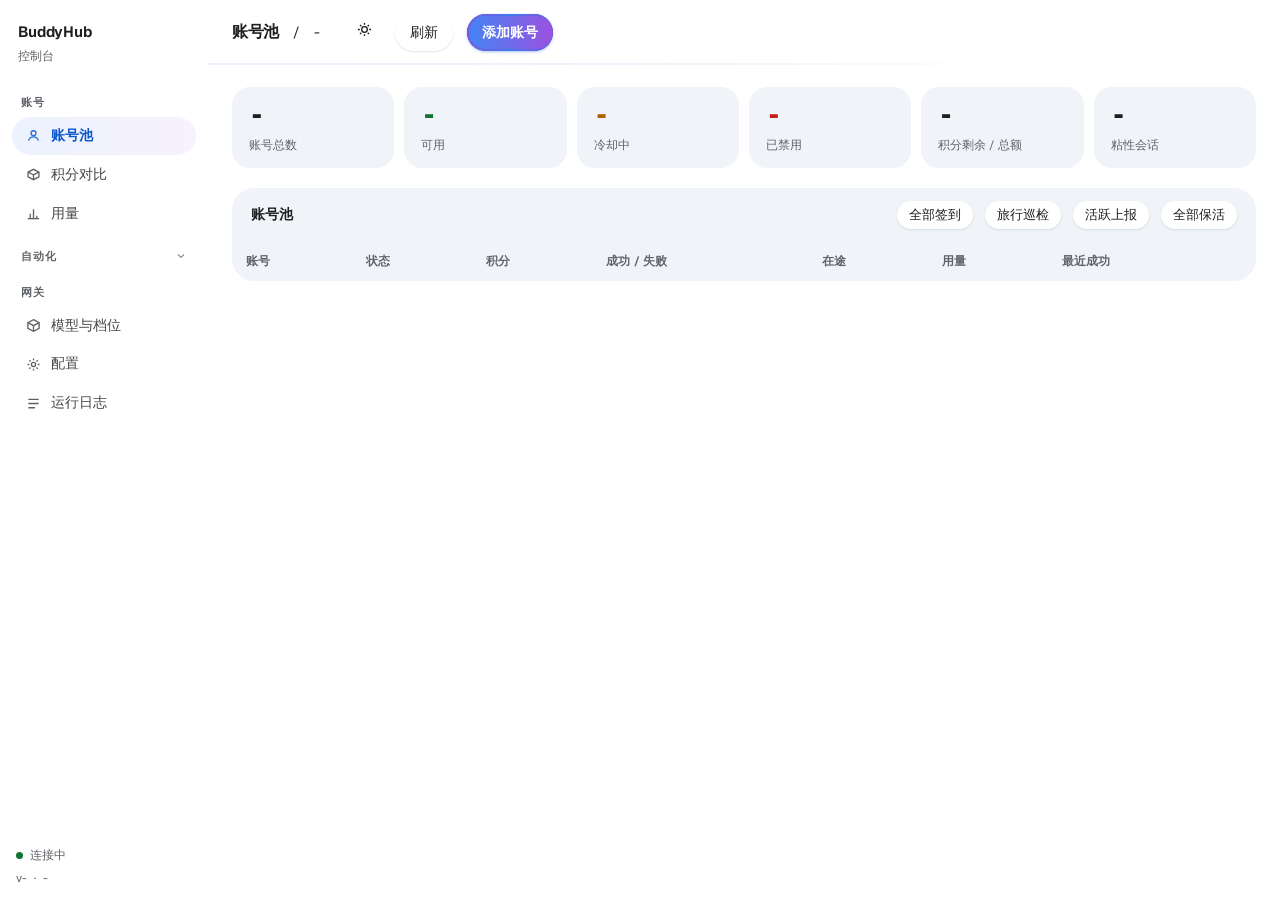
==== internal/panel/index.html @ dc82c63a "feat(panel): Google Gemini 日光美学重构 - 无界块设计:全局纯白底,卡片/输入框统一 #F0F4F9 超柔和蓝灰,去全部硬线边框 - 极光微光:topbar 底部蓝紫渐变呼" ====
<!DOCTYPE html>
<html lang="zh-CN" data-theme="light">
<head>
<meta charset="utf-8">
<meta name="viewport" content="width=device-width, initial-scale=1">
<title>BuddyHub · 控制台</title>
<link rel="preconnect" href="https://fonts.googleapis.com">
<link rel="preconnect" href="https://fonts.gstatic.com" crossorigin>
<link href="https://fonts.googleapis.com/css2?family=Geist:wght@400;500;600;700&display=swap" rel="stylesheet">

<style>
/* ── 设计令牌：明暗两套独立色板 ─────────────────────────────────────────
   冷石墨基调（仪表盘语言，非营销页）：底色分层 + 单一靛蓝强调（仅交互），
   语义色只给状态。等宽数字承载所有观测值，tabular-nums 对齐。 */
:root {
  --bg: #0c0e14; --surface: #14171f; --surface-2: #1a1e28; --raise: #202531;
  --line: #262c3a; --line-soft: #1e232e;
  --ink: #e8ebf2; --ink-2: #a8b0c2; --ink-3: #6b7488;
  --accent: #5b7cfa; --accent-ink: #ffffff; --accent-soft: rgba(91,124,250,.13);
  --ok: #3ddc97; --ok-soft: rgba(61,220,151,.12);
  --warn: #f5b544; --warn-soft: rgba(245,181,68,.12);
  --bad: #f0655f; --bad-soft: rgba(240,101,95,.12);
  --shadow: 0 1px 2px rgba(0,0,0,.4), 0 8px 24px -12px rgba(0,0,0,.5);
  --mono: ui-monospace, "Cascadia Mono", "SF Mono", Consolas, monospace;
  --sans: "Geist", "Google Sans", system-ui, -apple-system, "Segoe UI", "PingFang SC", "Microsoft YaHei", sans-serif;
}
[data-theme="light"] {
  --bg: #ffffff; --surface: #f0f4f9; --surface-2: #e5eaf2; --raise: #ffffff;
  --line: #e5eaf1; --line-soft: #eef1f6;
  --ink: #1f1f1f; --ink-2: #444746; --ink-3: #5f6368;
  --accent: #0b57d0; --accent-ink: #ffffff; --accent-soft: rgba(66,133,244,.10);
  --ok: #137333; --ok-soft: rgba(19,115,51,.10);
  --warn: #b06000; --warn-soft: rgba(249,171,0,.14);
  --bad: #c5221f; --bad-soft: rgba(197,34,31,.08);
  --ring: rgba(66,133,244,.22);
  --tag-ok-bg: #e6f4ea; --tag-ok-fg: #137333;
  --tag-info-bg: #e8f0fe; --tag-info-fg: #1a73e8;
  --tag-warn-bg: #fef7e0; --tag-warn-fg: #b06000;
  --tag-bad-bg: #fce8e6; --tag-bad-fg: #c5221f;
  --tag-mute-bg: #f1f3f4; --tag-mute-fg: #5f6368;
  --shadow: 0 1px 3px rgba(60,64,67,.10), 0 4px 16px -8px rgba(60,64,67,.10);
  --aurora: linear-gradient(92deg, rgba(66,133,244,.10), rgba(155,81,224,.08));
}
* { box-sizing: border-box; margin: 0; padding: 0; }
[hidden] { display: none !important; }
html, body { height: 100%; }
body {
  background: var(--bg); color: var(--ink); font: 14px/1.62 var(--sans);
  -webkit-font-smoothing: antialiased;
}
::selection { background: var(--accent-soft); }
:focus-visible { outline: 2px solid var(--accent); outline-offset: 2px; border-radius: 4px; }
@media (prefers-reduced-motion: reduce) { * { transition: none !important; animation: none !important; } }

/* ── 壳层：左侧导航 + 主区 ─────────────────────────────────────────── */
.shell { display: grid; grid-template-columns: 208px 1fr; min-height: 100vh; }
.nav {
  background: var(--bg);
  display: flex; flex-direction: column; position: sticky; top: 0; height: 100vh;
}
.brand { padding: 20px 18px 16px; }
.brand .name { font-weight: 650; letter-spacing: -.01em; font-size: 15px; }
.brand .sub { color: var(--ink-3); font-size: 11.5px; font-family: var(--mono); margin-top: 3px; }
.nav ul { list-style: none; padding: 8px 10px; flex: 1; }
.nav .group-label {
  padding: 14px 11px 5px; font-size: 10.5px; font-weight: 650; letter-spacing: .08em;
  text-transform: uppercase; color: var(--ink-3); user-select: none;
}
.nav .group-label.tog { display: flex; align-items: center; justify-content: space-between; cursor: pointer; border-radius: 999px; }
.nav .group-label.tog:hover { color: var(--ink-2); background: var(--surface-2); }
.nav .group-label .chev { width: 12px; height: 12px; transition: transform .15s ease; opacity: .7; }
.nav .group-label.tog.open .chev { transform: rotate(180deg); }
.nav li.sub a { padding-left: 22px; font-size: 13px; }
.nav li.sub { display: none; }
.nav li.sub.show { display: block; }
.nav ul li:first-child.group-label { padding-top: 4px; }
.nav a {
  display: flex; align-items: center; gap: 10px; padding: 8px 14px; margin: 1px 2px;
  color: var(--ink-2); text-decoration: none; border-radius: 999px; font-size: 13.5px;
  transition: background .15s ease, color .15s ease;
}
.nav a:hover { background: var(--surface); color: var(--ink); }
.nav a.on {
  background: var(--aurora); color: var(--accent); font-weight: 600;
  animation: navglow 3.6s ease-in-out infinite;
}
@keyframes navglow {
  0%, 100% { box-shadow: 0 0 0 rgba(66,133,244,0); }
  50% { box-shadow: 0 0 16px rgba(66,133,244,.16), 0 0 4px rgba(155,81,224,.10); }
}
.nav a svg { width: 15px; height: 15px; flex: none; opacity: .85; }
.nav .sig { padding: 12px 16px; font-size: 11.5px; color: var(--ink-3); }
.nav .sig .row { display: flex; align-items: center; gap: 7px; }
/* 日志频道筛选 chips */
.chips { display: inline-flex; gap: 4px; align-items: center; }
.chips .chip { padding: 2px 10px; border-radius: 999px; }
.chips .chip.on { background: var(--accent-soft); color: var(--accent); border-color: transparent; font-weight: 550; }
.ln .lch { font-style: normal; display: inline-block; font-size: 10px; line-height: 1; padding: 2px 6px; border-radius: 4px; margin-right: 8px; vertical-align: 1px; }
.ln .lch.c-task { background: var(--accent-soft); color: var(--accent); }
.ln .lch.c-chat { background: var(--ok-soft); color: var(--ok); }
.ln .lch.c-sys { background: var(--surface-2); color: var(--ink-3); }

/* 任务中心 */
.tc-empty { display: flex; flex-direction: column; align-items: center; gap: 6px; padding: 42px 16px; color: var(--ink-3); }
.tc-empty svg { width: 42px; height: 42px; opacity: .55; margin-bottom: 6px; }
.tc-empty .t { font-weight: 550; color: var(--ink-2); }
.tc-empty .d { font-size: 12.5px; max-width: 34em; text-align: center; }
.sel-note { display: inline-flex; align-items: center; gap: 6px; font-size: 12px; color: var(--ink-3); white-space: nowrap; flex: none; }
.sel-note select {
  appearance: none; -webkit-appearance: none;
  background: var(--raise) url("data:image/svg+xml,%3Csvg xmlns='http://www.w3.org/2000/svg' width='10' height='6' viewBox='0 0 10 6'%3E%3Cpath d='M1 1l4 4 4-4' fill='none' stroke='%23888' stroke-width='1.6' stroke-linecap='round'/%3E%3C/svg%3E") no-repeat right 10px center;
  border: none; border-radius: 999px; color: var(--ink);
  font: 550 12px var(--sans); padding: 4px 26px 4px 12px; cursor: pointer;
  box-shadow: 0 1px 2px rgba(60,64,67,.12);
}
.qprog { display: flex; align-items: center; gap: 12px; padding: 12px 16px 0; }
.qprog .qbar { flex: 1; height: 4px; border-radius: 3px; background: var(--surface-2); overflow: hidden; }
.qprog .qbar i { display: block; height: 100%; width: 0; background: var(--accent); border-radius: 3px; transition: width .5s ease; }
.qprog .note { font-variant-numeric: tabular-nums; white-space: nowrap; }
.qgroup { padding: 4px 0 10px; }
.qgroup + .qgroup { border-top: 1px solid var(--line-soft); }
.qgroup header {
  display: flex; align-items: baseline; gap: 9px; padding: 10px 16px 6px;
  background: none; border: none; box-shadow: none;
}
.qgroup header .nm { font-weight: 600; font-size: 13.5px; }
.qgroup header .cnt { font-size: 12px; color: var(--ink-3); font-variant-numeric: tabular-nums; }
.qrow {
  display: grid; grid-template-columns: 118px 1fr 52px 84px minmax(120px, 240px);
  gap: 10px; align-items: center; padding: 7.5px 16px; font-size: 13px;
}
.qrow:hover { background: var(--surface-2); }
.qrow .code { font: 11.5px/1.35 var(--mono); color: var(--ink-3); overflow: hidden; text-overflow: ellipsis; white-space: nowrap; }
.qrow .name { display: flex; align-items: center; gap: 7px; min-width: 0; }
.qrow .name .t { overflow: hidden; text-overflow: ellipsis; white-space: nowrap; }
.qrow .prog { font-variant-numeric: tabular-nums; color: var(--ink-2); text-align: right; }
.qrow .st { display: inline-flex; align-items: center; gap: 6px; white-space: nowrap; }
.qrow .msg { font-size: 12px; color: var(--ink-2); overflow: hidden; text-overflow: ellipsis; white-space: nowrap; }
.qdot { width: 7px; height: 7px; border-radius: 50%; flex: none; }
.qdot.done { background: var(--ok); }
.qdot.run { background: var(--accent); animation: qpulse 1.2s ease-in-out infinite; }
.qdot.wait { background: none; border: 1.5px solid var(--ink-3); }
.qdot.err { background: var(--bad); }
.qdot.skip { background: var(--ink-3); }
@keyframes qpulse { 50% { opacity: .35; } }
@media (prefers-reduced-motion: reduce) { .qdot.run { animation: none; } }
.srow { display: grid; grid-template-columns: minmax(150px, 210px) 1fr auto; gap: 14px; align-items: center; padding: 13px 16px; }
.srow + .srow { border-top: 1px solid var(--line-soft); }
.srow .who .nm { font-weight: 600; font-size: 13.5px; overflow: hidden; text-overflow: ellipsis; white-space: nowrap; }
.srow .who .id { font: 10.5px var(--mono); color: var(--ink-3); margin-top: 2px; overflow: hidden; text-overflow: ellipsis; white-space: nowrap; }
.shead {
  display: grid; grid-template-columns: minmax(150px, 210px) 1fr auto;
  gap: 14px; align-items: center; padding: 9px 16px 7px;
  font-size: 11.5px; color: var(--ink-3); border-bottom: 1px solid var(--line-soft);
}
.shead .stasks span { overflow: hidden; text-overflow: ellipsis; white-space: nowrap; }
.stasks { display: grid; grid-template-columns: repeat(5, minmax(64px, 1fr)); gap: 6px 10px; }
.stask { display: inline-flex; align-items: center; gap: 6px; font-size: 12.5px; color: var(--ink-2); }
.stask .mark { font-size: 13px; line-height: 1; width: 14px; text-align: center; flex: none; }
.stask.ok .mark { color: var(--ok); }
.stask.warn .mark { color: var(--warn); } .stask.warn .fr { color: var(--warn); font-variant-numeric: tabular-nums; }
.stask.todo { color: var(--ink-3); }
.srow .luck { display: flex; align-items: center; gap: 5px; font-size: 12.5px; color: var(--ink-2); font-variant-numeric: tabular-nums; white-space: nowrap; }
.srow .luck svg { width: 14px; height: 14px; opacity: .7; }
.srow .err { grid-column: 1 / -1; font-size: 12px; color: var(--bad); margin-top: -4px; }
.pulse { width: 7px; height: 7px; border-radius: 50%; background: var(--ok); flex: none; }
.pulse.bad { background: var(--bad); }
.pulse.warn { background: var(--warn); }

.main { min-width: 0; display: flex; flex-direction: column; }
.topbar {
  display: flex; align-items: center; gap: 14px; padding: 14px 24px;
  background: var(--bg); position: sticky; top: 0; z-index: 20;
}
.topbar::after {
  content: ""; position: absolute; left: 0; right: 0; bottom: 0; height: 2px; pointer-events: none;
  background: linear-gradient(90deg, rgba(66,133,244,.35), rgba(155,81,224,.30) 45%, transparent 78%);
  opacity: .3; animation: topglow 4.2s ease-in-out infinite;
}
@keyframes topglow { 50% { opacity: .65; } }
.topbar h2 { font-size: 16px; font-weight: 650; letter-spacing: -.02em; }
.view { padding: 22px 24px 60px; max-width: 1180px; width: 100%; }
.view[hidden] { display: none; }

/* ── 控件 ─────────────────────────────────────────────────────────── */
button {
  font: inherit; color: var(--ink); background: var(--raise);
  border: none; border-radius: 999px; padding: 7px 15px; cursor: pointer;
  box-shadow: 0 1px 2px rgba(60,64,67,.14);
  transition: background .12s, box-shadow .12s, filter .12s;
}
button:hover:not(:disabled) { background: var(--surface); box-shadow: 0 1px 4px rgba(60,64,67,.20); }
button:disabled { opacity: .5; cursor: default; }
button.primary { background: var(--accent); color: var(--accent-ink); font-weight: 600; box-shadow: 0 1px 3px rgba(11,87,208,.35); }
button.primary:hover:not(:disabled) { filter: brightness(1.10); background: var(--accent); }
button.ghost { background: transparent; box-shadow: none; }
button.ghost:hover:not(:disabled) { background: var(--surface); box-shadow: none; }
button.danger { color: var(--bad); }
button.danger:hover:not(:disabled) { background: var(--tag-bad-bg); }
button.xs { padding: 4px 12px; font-size: 12.5px; }
button.icon { padding: 7px 9px; }
input, select {
  font: inherit; color: var(--ink); background: var(--raise);
  border: none; border-radius: 999px; padding: 8px 16px; width: 100%;
  transition: box-shadow .15s ease;
}
input:focus, select:focus { outline: none; box-shadow: 0 0 0 3px var(--ring); }
input.invalid { background: var(--tag-bad-bg); box-shadow: 0 0 0 3px rgba(197,34,31,.20); }
input.invalid:focus { box-shadow: 0 0 0 3px rgba(197,34,31,.28); }
input[type=checkbox] { width: auto; accent-color: var(--accent); }
label.fld { display: block; margin-bottom: 14px; }
label.fld > .lb { display: block; font-size: 12.5px; color: var(--ink-2); margin-bottom: 5px; }
label.fld > .hint { display: block; font-size: 11.5px; color: var(--ink-3); margin-top: 4px; }
.inline { display: flex; align-items: center; gap: 9px; }

/* ── 统计条（观测区）──────────────────────────────────────────────── */
.stats {
  display: grid; grid-template-columns: repeat(6, 1fr); gap: 10px;
  margin-bottom: 20px;
}
@media (max-width: 980px) { .stats { grid-template-columns: repeat(3, 1fr); } }
@media (max-width: 560px) { .stats { grid-template-columns: repeat(2, 1fr); } }
.stat { padding: 14px 17px; background: var(--surface); border-radius: 18px; }
.stat .v { font: 600 26px/1.15 var(--mono); font-variant-numeric: tabular-nums; letter-spacing: -.02em; white-space: nowrap; }
.stat .k { color: var(--ink-3); font-size: 11.5px; margin-top: 5px; }
.stat.good .v { color: var(--ok); } .stat.warn .v { color: var(--warn); } .stat.bad .v { color: var(--bad); }

/* ── 面板块 ───────────────────────────────────────────────────────── */
.box { background: var(--surface); border: none; border-radius: 22px; box-shadow: none; margin-bottom: 20px; overflow: hidden; }
.box > header { display: flex; align-items: center; gap: 12px; padding: 13px 19px; }
.box > header h3 { font-size: 13.5px; font-weight: 600; }
.box > header h3 .hint { font-size: 11.5px; font-weight: 400; color: var(--ink-3); margin-left: 6px; }
.box > header .grow { flex: 1; }
.box > header .note { color: var(--ink-3); font-size: 12px; }
.box .pad { padding: 17px; }

/* ── 账号表（签名元素：健康色条 + 积分量条）───────────────────────── */
.tbl-wrap { overflow-x: auto; }
.acc { width: 100%; border-collapse: collapse; font-size: 13px; min-width: 640px; }
.acc th {
  text-align: left; font-weight: 600; font-size: 11.5px; color: var(--ink-3);
  padding: 10px 11px; border-bottom: none; white-space: nowrap;
  letter-spacing: .01em;
}
.acc td { padding: 11px; border-bottom: none; vertical-align: middle; }
.acc tbody tr:hover { background: var(--raise); border-radius: 12px; }
/* 健康色条用真实单元格（td.mark）实现，而不是 tr::before 伪元素：
   伪元素在表格行内会被浏览器当作匿名单元格插入行首，整行内容右移一列、
   与表头错位——窗口越宽列越宽越明显。 */
.acc .mark { width: 3px; min-width: 3px; padding: 0; }
.acc .mark i { display: block; width: 3px; height: 100%; min-height: 36px; background: var(--ok); }
.acc tbody tr.cool .mark i { background: var(--warn); }
.acc tbody tr.off .mark i { background: var(--bad); }
/* 模型表无色条（健康指示只属于账号表）。 */
.acc.md .mark { display: none; }
/* 操作列用 width:1px + nowrap 的经典技巧：列宽恰为内容宽，其余列按内容自适应 */
.acc .c-acts { width: 1px; white-space: nowrap; }
/* 档位标签列：允许换行在标签之间（不拆字），并给足最小宽度 */
.acc .efs { min-width: 150px; }
.acc .efs .tag { margin: 1px 0; }
.acc.md { min-width: 700px; }
.acc.md th, .acc.md td { padding: 12px 10px; border-bottom: none; }
.acc.md tbody tr:hover { background: var(--raise); border-radius: 12px; }
.who { min-width: 118px; max-width: 200px; }
#taskTable .who { max-width: 360px; }
#taskTable .who .nm, #taskTable .who .id { white-space: normal; word-break: break-all; }
.who .nm { font-weight: 550; overflow: hidden; text-overflow: ellipsis; white-space: nowrap; }
.who .id { font-family: var(--mono); font-size: 11.5px; color: var(--ink-3); margin-top: 1px; overflow: hidden; text-overflow: ellipsis; white-space: nowrap; }
.realm-tag { display: inline-block; margin-left: 6px; padding: 1px 5px; border-radius: 4px; font: 500 10px/1 var(--sans); color: var(--accent); background: var(--accent-soft); border: 1px solid color-mix(in srgb, var(--accent) 22%, transparent); vertical-align: 1px; }
.seg { display: inline-flex; background: var(--raise); border: none; border-radius: 999px; padding: 3px; gap: 2px; box-shadow: 0 1px 2px rgba(60,64,67,.12); }
.seg-btn {
  border: none; background: none; cursor: pointer; padding: 5px 14px; border-radius: 999px;
  font: 550 12.5px var(--sans); color: var(--ink-3); transition: all .12s ease;
}
.seg-btn:hover { color: var(--ink); }
.seg-btn.on { background: var(--accent-soft); color: var(--accent); box-shadow: none; }
.realm-row { display: flex; align-items: center; gap: 14px; padding: 4px 0 10px; }
.realm-opt { display: inline-flex; align-items: center; gap: 5px; font-size: 12.5px; color: var(--ink-2); cursor: pointer; }
.realm-opt input { accent-color: var(--accent); margin: 0; }
.num { font-family: var(--mono); font-variant-numeric: tabular-nums; white-space: nowrap; }
.usage-cell { min-width: 268px; }
.usage-line {
  display: inline-flex; align-items: center; gap: 4px; max-width: 100%;
  font: 600 11.5px/1.25 var(--mono); font-variant-numeric: tabular-nums; white-space: nowrap;
}
.usage-item {
  display: inline-flex; align-items: baseline; padding: 3px 6px; border: 1px solid transparent;
  border-radius: 5px; background: var(--surface-2);
}
.usage-item b { font-weight: 650; }
.usage-item em { margin-left: 2px; font: 500 10px/1 var(--sans); font-style: normal; }
.usage-count { color: var(--accent); background: var(--accent-soft); border-color: color-mix(in srgb, var(--accent) 18%, transparent); }
.usage-total {
  color: var(--accent); background: var(--accent-soft);
  border-color: color-mix(in srgb, var(--accent) 24%, transparent);
  box-shadow: inset 0 0 0 1px color-mix(in srgb, var(--accent) 6%, transparent);
}
.usage-total b { font-size: 12px; letter-spacing: -.02em; }
.usage-total em { color: var(--ink-2); }
.usage-latency { color: var(--warn); background: var(--warn-soft); border-color: color-mix(in srgb, var(--warn) 18%, transparent); }
.usage-rate { color: var(--ok); background: var(--ok-soft); border-color: color-mix(in srgb, var(--ok) 18%, transparent); }
.cred { min-width: 84px; }
.cred .n { font-family: var(--mono); font-variant-numeric: tabular-nums; font-size: 13px; white-space: nowrap; }
.cred .n .of { color: var(--ink-3); font-size: 11px; }
.bar { height: 3px; background: var(--line); border-radius: 2px; margin-top: 5px; overflow: hidden; max-width: 88px; }
.bar i { display: block; height: 100%; background: var(--accent); border-radius: 2px; }
.tag {
  display: inline-flex; align-items: center; gap: 5px; padding: 2px 10px;
  border-radius: 999px; font-size: 11.5px; font-weight: 600; white-space: nowrap;
  letter-spacing: .01em;
}
.tag.ok { background: var(--tag-ok-bg); color: var(--tag-ok-fg); }
.tag.warn { background: var(--tag-info-bg); color: var(--tag-info-fg); }
.tag.bad { background: var(--tag-bad-bg); color: var(--tag-bad-fg); }
.tag.mute { background: var(--tag-mute-bg); color: var(--tag-mute-fg); }
.acts { display: flex; gap: 5px; justify-content: flex-end; white-space: nowrap; }
.acts button { padding: 3.5px 8px; font-size: 12.5px; white-space: nowrap; flex: none; }

.empty { padding: 40px 20px; text-align: center; color: var(--ink-3); }
.empty .big { font-size: 14px; color: var(--ink-2); margin-bottom: 6px; }

/* ── 日志（终端质感）────────────────────────────────────────────── */
#logBox {
  max-height: 420px; overflow: auto; margin: 0; padding: 15px 17px;
  font: 12px/1.75 var(--mono); white-space: pre-wrap; word-break: break-all; color: var(--ink-2);
}
#logBox .ln { display: block; }
#logBox .ln.e { color: var(--bad); }
#logBox .ln.w { color: var(--warn); }

/* ── 配置表单 ─────────────────────────────────────────────────────── */
.grid2 { display: grid; grid-template-columns: 1fr 1fr; gap: 0 20px; }
.grid3 { display: grid; grid-template-columns: 1fr 1fr 1fr; gap: 0 16px; }
@media (max-width: 860px) { .grid2, .grid3 { grid-template-columns: 1fr; } }
fieldset { border: none; margin-bottom: 6px; }
legend { font-size: 12px; color: var(--ink-3); font-weight: 600; padding-bottom: 10px; }
.hr { height: 1px; background: var(--line-soft); margin: 4px 0 16px; }
.switch { display: flex; align-items: center; justify-content: space-between; padding: 9px 0; }
.switch .lb { font-size: 13.5px; }
.savebar {
  display: flex; align-items: center; gap: 12px; padding: 13px 19px;
  background: var(--raise);
  position: sticky; bottom: 0;
}
.savebar .grow { flex: 1; }
.restart-note { color: var(--warn); font-size: 12.5px; }

/* ── 弹层 ─────────────────────────────────────────────────────────── */
.veil { position: fixed; inset: 0; background: rgba(32,33,36,.45); backdrop-filter: blur(6px); display: none; z-index: 60; }
.veil.on { display: flex; align-items: center; justify-content: center; padding: 20px; }
.dlg {
  background: var(--bg); border: none; border-radius: 28px;
  width: 560px; max-width: 100%; max-height: 86vh; display: flex; flex-direction: column;
  box-shadow: 0 8px 24px rgba(60,64,67,.22), 0 24px 68px -16px rgba(60,64,67,.30);
}
.dlg header { padding: 19px 22px 13px; }
.dlg header h3 { font-size: 16px; font-weight: 650; letter-spacing: -.01em; }
.dlg header .hint { color: var(--ink-3); font-size: 12.5px; margin-top: 5px; }
.dlg .body { padding: 18px 22px; overflow: auto; }
.dlg footer { padding: 13px 22px 17px; display: flex; gap: 10px; }
.dlg footer .grow { flex: 1; }
.dlg .tabs { display: inline-flex; gap: 2px; background: var(--surface); border-radius: 999px; padding: 3px; margin-left: 10px; vertical-align: middle; }
.dlg .tabs .tab { padding: 5px 15px; border-radius: 999px; border: none; background: transparent; color: var(--ink-3); font: 550 12.5px var(--sans); cursor: pointer; }
.dlg .tabs .tab.on { background: var(--raise); color: var(--accent); font-weight: 600; box-shadow: 0 1px 3px rgba(60,64,67,.18); }
.tab-panel + .tab-panel { border-top: 1px solid var(--line-soft); margin: 0 -22px; padding: 14px 22px 0; }
.url {
  background: var(--surface); border: none; border-radius: 14px;
  padding: 11px 14px; font: 12px var(--mono); word-break: break-all; color: var(--accent);
  margin: 8px 0 12px; user-select: all;
}
.state { font-size: 13px; color: var(--ink-2); display: flex; align-items: center; gap: 8px; }
.box > .state { padding: 14px 17px; }
.state.ok { color: var(--ok); } .state.err { color: var(--bad); }
.dots::after { content: "…"; animation: blink 1.2s steps(4) infinite; }
@keyframes blink { 0% { opacity: 1; } 50% { opacity: .3; } 100% { opacity: 1; } }

/* ── 券码弹窗（票券式卡片，类名全部 vc- 前缀防越界）────────────────── */
.vc-acct { display: flex; align-items: baseline; gap: 7px; margin: 18px 2px 8px;
  font-size: 12px; color: var(--ink-3); }
.vc-acct:first-child { margin-top: 4px; }
.vc-acct .nm { font-weight: 650; font-size: 13px; color: var(--ink-2); }
.vc { border: none; border-radius: 18px; overflow: hidden; margin: 0 0 10px;
  background: var(--raise); box-shadow: 0 1px 3px rgba(60,64,67,.12); transition: box-shadow .15s; }
.vc:hover { box-shadow: 0 2px 10px rgba(60,64,67,.18); }
.vc .hd { display: flex; align-items: center; gap: 8px; padding: 12px 14px 4px; }
.vc .hd .nm { font-weight: 640; font-size: 14px; }
.vc .hd .tag { margin-left: auto; }
.vc .meta { padding: 2px 14px 10px; font-size: 11.5px; color: var(--ink-3); }
.vc .sep { border-top: 1px dashed var(--line); margin: 0 12px; }
.vc .ft { display: flex; align-items: center; gap: 12px; padding: 10px 14px; }
.vc .ft .lab { font-size: 11.5px; color: var(--ink-3); flex: none; }
.vc .ft code { font: 600 15px/1 var(--mono); letter-spacing: 1.2px; user-select: all;
  background: var(--surface); border: none;
  border-radius: 10px; padding: 7px 12px; }
.vc .ft .acts { margin-left: auto; display: flex; gap: 8px; flex: none; }
.vc .vc-qr { border-top: 1px dashed var(--line); padding: 14px; display: flex; justify-content: center; }
.vc .vc-qr svg { border-radius: 6px; }
/* 过期态：只淡标题与元信息（保持券码可读），边框改虚线示意作废 */
.vc.expired { border-style: dashed; }
.vc.expired .hd, .vc.expired .meta { opacity: .55; }

/* ── Toast ───────────────────────────────────────────────────────── */
#toasts { position: fixed; right: 20px; bottom: 20px; z-index: 90; display: flex; flex-direction: column; gap: 8px; align-items: flex-end; }
.tst {
  background: var(--raise); border: none; border-left: 4px solid var(--ink-3);
  border-radius: 14px; padding: 10px 15px; font-size: 13px; box-shadow: var(--shadow); max-width: 380px;
}
.tst.ok { border-left-color: var(--ok); } .tst.err { border-left-color: var(--bad); }

@media (max-width: 760px) {
  .shell { grid-template-columns: 1fr; }
  .nav { position: static; height: auto; flex-direction: row; align-items: center; overflow-x: auto; }
  .nav ul { display: flex; padding: 8px; } .nav .sig { border: none; }
  .stat { border-right: none; border-bottom: none; }
}
  /* ── 用量视图 ───────────────────────────────────────────────── */
  .uschart { border: none; border-radius: 16px; overflow: hidden; background: var(--raise); }
  .uschart-hd { display: flex; align-items: center; gap: 10px; padding: 9px 12px;
    font-size: 12px; }
  .uschart-hd .lb { color: var(--ink-2); font-weight: 550; }
  .uschart-hd .legend { color: var(--ink-3); font-size: 11.5px; display: flex; align-items: center; gap: 5px; }
  .uschart-hd .sw { width: 9px; height: 9px; border-radius: 2px; display: inline-block; margin-left: 8px; }
  .uschart-hd .sw-p { background: var(--accent); }
  .uschart-hd .sw-c { background: var(--ok); }
  .uschart-body { padding: 10px 12px 6px; }
  .uschart-body svg { display: block; width: 100%; height: auto; }
  .uschart-body .ax { stroke: var(--line-soft); stroke-width: 1; }
  .uschart-body .gl { stroke: var(--line-soft); stroke-width: 1; stroke-dasharray: 2 3; opacity: .7; }
  .uschart-body .tk { fill: var(--ink-3); font: 10px var(--mono); }
  .uschart-body .us-empty { padding: 28px 0; text-align: center; color: var(--ink-3); font-size: 12.5px; }
  /* 用量表内的 prompt/completion 小条。必须限定在 .us-wrapbar 内：账号池积分条
     也叫 .bar（块级容器 + 百分比内条），同优先级下这里的全局 .bar 会覆盖它，
     把积分条塌成 min-width 的一个小点（v1.9.0 回归）。 */
  .us-wrapbar .bar { display: inline-block; height: 6px; border-radius: 3px; min-width: 2px; vertical-align: middle; }
  .us-wrapbar .bar-p { background: var(--accent); }
  .us-wrapbar .bar-c { background: var(--ok); }
  .us-wrapbar { display: flex; gap: 2px; align-items: center; min-width: 90px; }

  /* ── 积分构成 ───────────────────────────────────────────────── */
  .pk-grid { display: flex; flex-wrap: wrap; gap: 10px; }
  .pk-card { flex: 1 1 220px; min-width: 200px; border: none;
    border-radius: 18px; padding: 11px 13px; background: var(--raise); box-shadow: 0 1px 2px rgba(60,64,67,.10); }
  .pk-card .who { display: flex; align-items: baseline; gap: 7px; margin-bottom: 7px; }
  .pk-card .nm { font-weight: 600; font-size: 13px; }
  .pk-card .realm { font-size: 11px; color: var(--ink-3); font-family: var(--mono); }
  .pk-card .big { font: 600 24px/1.1 var(--mono); font-variant-numeric: tabular-nums; }
  .pk-card .sub { font-size: 11.5px; color: var(--ink-3); margin-top: 3px; }
  .pk-card .mixbar { display: flex; height: 7px; border-radius: 4px; overflow: hidden;
    margin-top: 8px; background: var(--surface-2); }
  .pk-card .mixbar i { display: block; height: 100%; }
  .pk-card .err { color: var(--warn); font-size: 12px; }
  .pk-legend { display: flex; flex-wrap: wrap; gap: 4px 12px; margin-top: 7px;
    font-size: 11px; color: var(--ink-3); }
  .pk-legend span { display: flex; align-items: center; gap: 5px; }
  .pk-legend i { width: 9px; height: 9px; border-radius: 2px; display: inline-block; }

/* ── Gemini 极光按钮（添加账号）──────────────────────────────────── */
#btnAdd {
  position: relative; isolation: isolate; overflow: hidden;
  background: var(--accent); color: #fff; font-weight: 600;
  box-shadow: 0 1px 3px rgba(11,87,208,.35);
}
#btnAdd::before {
  content: ""; position: absolute; inset: -60%; z-index: -1;
  background: conic-gradient(from 0deg,
    #4285f4, #9b51e0, #4285f4, #9b51e0, #4285f4);
  animation: auroraspin 5s linear infinite;
  opacity: .85;
}
#btnAdd::after {
  content: ""; position: absolute; inset: 1.5px; z-index: -1;
  border-radius: inherit; background: linear-gradient(92deg, #4285f4, #9b51e0);
  animation: auraswirl 6s ease-in-out infinite alternate;
}
@keyframes auroraspin { to { transform: rotate(360deg); } }
@keyframes auraswirl {
  0% { filter: hue-rotate(0deg) brightness(1); }
  100% { filter: hue-rotate(24deg) brightness(1.08); }
}
#btnAdd:hover:not(:disabled) { filter: brightness(1.06); box-shadow: 0 2px 10px rgba(66,133,244,.40); }

</style>
</head>
<body>
<div class="shell">
  <nav class="nav">
    <div class="brand">
      <div class="name">BuddyHub</div>
      <div class="sub" id="navSub">控制台</div>
    </div>
    <ul>
      <li class="group-label">账号</li>
      <li><a href="#accounts" data-view="accounts" class="on">
        <svg viewBox="0 0 16 16" fill="none" stroke="currentColor" stroke-width="1.4"><circle cx="8" cy="5.5" r="2.6"/><path d="M2.8 13.5c.6-2.6 2.7-4 5.2-4s4.6 1.4 5.2 4"/></svg>
        账号池</a></li>
      <li><a href="#packages" data-view="packages">
        <svg viewBox="0 0 16 16" fill="none" stroke="currentColor" stroke-width="1.4"><path d="M2.2 5.4 8 2.5l5.8 2.9v5.2L8 13.5l-5.8-2.9z"/><path d="M2.2 5.4 8 8.3l5.8-2.9M8 8.3v5.2"/></svg>
        积分对比</a></li>
      <li><a href="#usage" data-view="usage">
        <svg viewBox="0 0 16 16" fill="none" stroke="currentColor" stroke-width="1.4"><path d="M2 13.5h12"/><path d="M4.5 13.5V8.2M8 13.5V3.5M11.5 13.5v-3"/></svg>
        用量</a></li>

      <li class="group-label tog" id="autoGroupToggle" aria-expanded="false">
        自动化 <svg class="chev" viewBox="0 0 16 16" fill="none" stroke="currentColor" stroke-width="1.6"><path d="M4 6l4 4 4-4"/></svg>
      </li>
      <li class="sub" data-sub="taskscenter"><a href="#taskscenter" data-view="taskscenter">
        <svg viewBox="0 0 16 16" fill="none" stroke="currentColor" stroke-width="1.4"><path d="M3 2.5h10v9H8l-3 3v-3H3z"/><path d="M6 6.5h4M6 9h2.5"/></svg>
        腾讯任务</a></li>
      <li class="sub" data-sub="loomy"><a href="#loomy" data-view="loomy">
        <svg viewBox="0 0 16 16" fill="none" stroke="currentColor" stroke-width="1.4"><circle cx="8" cy="8" r="6.2"/><path d="M8 4.5V8l2.4 1.6"/></svg>
        Loomy（讯飞）</a></li>
      <li class="sub" data-sub="ext"><a href="#ext" data-view="ext">
        <svg viewBox="0 0 16 16" fill="none" stroke="currentColor" stroke-width="1.4"><rect x="2.5" y="2.5" width="11" height="11" rx="2"/><path d="M2.5 6.5h11M6.5 6.5v7"/></svg>
        外部平台</a></li>

      <li class="group-label">网关</li>
      <li><a href="#models" data-view="models">
        <svg viewBox="0 0 16 16" fill="none" stroke="currentColor" stroke-width="1.4"><path d="M8 1.8 14 5v6L8 14.2 2 11V5z"/><path d="M2 5l6 3.2L14 5M8 8.2v6"/></svg>
        模型与档位</a></li>
      <li><a href="#config" data-view="config">
        <svg viewBox="0 0 16 16" fill="none" stroke="currentColor" stroke-width="1.4"><circle cx="8" cy="8" r="2.2"/><path d="M8 1.6v1.9M8 12.5v1.9M1.6 8h1.9M12.5 8h1.9M3.5 3.5l1.3 1.3M11.2 11.2l1.3 1.3M12.5 3.5l-1.3 1.3M4.8 11.2l-1.3 1.3"/></svg>
        配置</a></li>
      <li><a href="#logs" data-view="logs">
        <svg viewBox="0 0 16 16" fill="none" stroke="currentColor" stroke-width="1.4"><path d="M2.5 3.5h11M2.5 8h11M2.5 12.5h7"/></svg>
        运行日志</a></li>
    </ul>
    <div class="sig">
      <div class="row"><span class="pulse" id="navPulse"></span><span id="navState">连接中</span></div>
      <div class="row" style="margin-top:5px"><span id="navVer">v-</span> · <span id="navRedis">-</span></div>
    </div>
  </nav>

  <div class="main">
    <div class="topbar">
      <h2 id="ttl">账号池</h2>
      <span class="sep">/</span>
      <span class="meta" id="subMeta">-</span>
      <div class="grow"></div>
      <button class="icon ghost" id="btnTheme" title="切换明暗（跟随系统 → 浅色 → 深色）" aria-label="切换主题">
        <svg id="icoTheme" viewBox="0 0 16 16" width="15" height="15" fill="none" stroke="currentColor" stroke-width="1.4"><path d="M13.2 9.6A5.6 5.6 0 0 1 6.4 2.8a5.6 5.6 0 1 0 6.8 6.8z"/></svg>
      </button>
      <button id="btnRefresh">刷新</button>
      <button class="primary" id="btnAdd">添加账号</button>
    </div>

    <!-- 账号池 -->
    <section class="view" id="view-accounts">
      <div class="stats">
        <div class="stat"><div class="v" id="sTotal">-</div><div class="k">账号总数</div></div>
        <div class="stat good"><div class="v" id="sHealthy">-</div><div class="k">可用</div></div>
        <div class="stat warn"><div class="v" id="sCooling">-</div><div class="k">冷却中</div></div>
        <div class="stat bad"><div class="v" id="sDisabled">-</div><div class="k">已禁用</div></div>
        <div class="stat"><div class="v" id="sCredits">-</div><div class="k">积分剩余 / 总额</div></div>
        <div class="stat"><div class="v" id="sSticky">-</div><div class="k">粘性会话</div></div>
      </div>

      <div class="box">
        <header>
          <h3>账号池</h3>
          <span class="grow"></span>
          <span class="note" id="accNote"></span>
          <button class="xs" id="btnCheckinAll">全部签到</button>
          <button class="xs" id="btnTravelAll">旅行巡检</button>
          <button class="xs" id="btnActivityAll">活跃上报</button>
          <button class="xs" id="btnKeepaliveAll">全部保活</button>
        </header>
        <div class="tbl-wrap">
        <table class="acc">
          <thead><tr>
            <th class="mark" aria-hidden="true"></th>
            <th>账号</th><th>状态</th><th>积分</th>
            <th>成功 / 失败</th><th>在途</th><th>用量</th><th>最近成功</th><th class="c-acts"></th>
          </tr></thead>
          <tbody id="accBody"></tbody>
        </table>
        </div>
      </div>
    </section>

    <!-- 任务中心 -->
    <section class="view" id="view-taskscenter" hidden>
      <div class="box">
        <header>
          <h3>成长任务队列 <span class="hint" id="qcSummary"></span></h3>
          <span class="grow"></span>
          <button class="xs" id="btnSchoolVouchers" title="开学季抽奖抽中的第三方券码（活动已结束，历史券码仍可查）">查询券码</button>
          <label class="sel-note">并发
            <select id="qcConc"><option value="1" selected>1</option><option value="2">2</option><option value="3">3</option></select>
          </label>
          <button class="xs" id="btnScanAll">扫描待办</button>
          <button class="xs primary" id="btnRunQueue">执行全部待办</button>
        </header>
        <div class="qprog" id="qProg" hidden>
          <div class="qbar"><i id="qBarFill"></i></div>
          <span class="note" id="qProgText"></span>
        </div>
        <div class="tc-empty" id="tcEmpty">
          <svg viewBox="0 0 48 48" fill="none" stroke="currentColor" stroke-width="2" aria-hidden="true">
            <rect x="8" y="6" width="24" height="36" rx="3"/>
            <path d="M14 16h12M14 24h12M14 32h7" opacity=".45"/>
            <circle cx="35" cy="33" r="8"/><path d="m40 38 5 5"/>
          </svg>
          <div class="t">还没有扫描过</div>
          <div class="d">扫描所有账号的成长任务与开学季待办，把没做的排成一列，一键执行。</div>
        </div>
        <div id="qcList"></div>
      </div>
     </section>
    <!-- Loomy（讯飞） -->
    <section class="view" id="view-loomy" hidden>
      <div class="box" id="loomyBox">
        <header>
          <h3>Loomy 新手之旅（讯飞） <span class="hint">8 项任务纯 API 直调点亮 · 总计 +10000 积分</span></h3>
          <span class="grow"></span>
          <span class="note" id="loomySummary"></span>
          <button class="xs" id="btnLoomyCheckin" title="触发每日赠送额度（幂等，重复点击无副作用）">每日签到</button>
          <button class="xs" id="btnLoomyCredits" title="查询永久积分与每日赠送池余额">余额</button>
          <button class="xs" id="btnLoomyRefresh">刷新</button>
          <button class="xs primary" id="btnLoomyRunAll">一键自动完成</button>
        </header>
        <div class="state" id="loomyState"><span class="dots">加载中</span></div>
        <div id="loomyContent" hidden style="padding: 14px 16px;">
          <div style="display: flex; align-items: center; gap: 12px; margin-bottom: 12px; flex-wrap: wrap;">
            <div style="flex: 1; min-width: 200px;">
              <div style="font-weight: 600; font-size: 13.5px;" id="loomyAcctTitle">Loomy 客户端</div>
              <div style="font-size: 11.5px; color: var(--ink-3); font-family: var(--mono);" id="loomyAcctSub">—</div>
            </div>
            <span class="tag ok" id="loomyPointsBadge">0 / 10000 积分</span>
            <div class="bar" style="width: 120px;"><i id="loomyBarFill" style="width: 0%;"></i></div>
          </div>
          <div id="loomyCreditBox" hidden style="background: var(--surface-2); border: 1px solid var(--line-soft); border-radius: 8px; padding: 10px 12px; margin-bottom: 12px; font-size: 12.5px; color: var(--ink-2);"></div>
          <div id="loomyGrid" style="display: grid; grid-template-columns: repeat(auto-fill, minmax(260px, 1fr)); gap: 8px;"></div>
        </div>
      </div>
    </section>

    <!-- 外部平台 -->
    <section class="view" id="view-ext" hidden>
      <div class="box" id="extBox">
        <header>
          <h3>外部平台账号 <span class="hint">LobsterAI · 小浣熊 · Qoder · 华为云 · Loomy 密码登录 —— 每日 10:00 自动签到</span></h3>
          <span class="grow"></span>
          <span class="note" id="extSummary"></span>
          <button class="xs" id="btnExtRefresh">刷新</button>
          <button class="xs primary" id="btnExtCheckinAll">一键签到全部</button>
        </header>
        <div class="state" id="extState"><span class="dots">加载中</span></div>
        <div id="extContent" hidden style="padding: 14px 16px;">
          <div id="extGrid" style="display: grid; grid-template-columns: repeat(auto-fill, minmax(280px, 1fr)); gap: 8px;"></div>
          <details style="margin-top: 12px; border-top: 1px solid var(--line-soft); padding-top: 10px;">
            <summary style="cursor: pointer; font-size: 12.5px; color: var(--ink-3);">高级：手工粘贴凭据 JSON 添加（常规请用「添加账号」弹窗）</summary>
            <div style="display: flex; gap: 8px; margin-top: 10px; flex-wrap: wrap; align-items: center;">
              <select id="extProvider" style="padding: 6px 8px; border-radius: 6px; border: 1px solid var(--line-soft); background: var(--surface-2); color: var(--ink-1);">
                <option value="lobsterai">LobsterAI（有道）</option>
                <option value="raccoon">小浣熊（商汤）</option>
                <option value="qoder">Qoder（阿里）</option>
                <option value="codearts">CodeArts（华为云）</option>
              </select>
              <input type="text" id="extIdInput" placeholder="账号 ID（uid/手机号尾号/昵称）" style="flex: 1; min-width: 160px; padding: 6px 8px; border-radius: 6px; border: 1px solid var(--line-soft); background: var(--surface-2); color: var(--ink-1);">
              <input type="text" id="extCredInput" placeholder='凭据 JSON，如 {"access_token":"..."}' style="flex: 2; min-width: 240px; padding: 6px 8px; border-radius: 6px; border: 1px solid var(--line-soft); background: var(--surface-2); color: var(--ink-1); font-family: var(--mono); font-size: 11.5px;">
              <button class="xs primary" id="btnExtAdd">添加</button>
            </div>
            <div style="font-size: 11.5px; color: var(--ink-3); margin-top: 6px;" id="extAddHint">
              LobsterAI: {"access_token":"…","refresh_token":"…","uuid":"…","first_key_from":"…"} ·
              小浣熊: {"access_token":"…","refresh_token":"…"} ·
              Qoder: {"access_token":"…","machine_id":"…"} ·
              CodeArts: {"access_key_id":"…","secret_access_key":"…","security_token":"…"}
            </div>
          </details>
        </div>
      </div>
    </section>


    <!-- 模型与档位 -->
    <section class="view" id="view-models" hidden>
      <div class="box">
        <header>
          <h3>模型能力 <span class="hint">max_tokens bug已修复目前可以正常透传最大输出,但是官方返回的最大输出仅为参考，不保证完全正确
          </span></h3>
          <span class="grow"></span>
          <span class="note" id="mdNote">实时查询上游</span>
          <button class="xs" id="btnModels">重新获取</button>
        </header>
        <div class="tbl-wrap">
        <table class="acc md">
          <thead><tr><th class="mark" aria-hidden="true"></th><th>模型</th><th>积分倍率</th><th>默认档</th><th>支持的思考档位</th><th>上下文长度</th><th>最大输出</th></tr></thead>
          <tbody id="mdBody"></tbody>
        </table>
        </div>
      </div>
    </section>

    <!-- 积分构成 -->
    <section class="view" id="view-packages" hidden>
      <div class="box">
        <header>
          <h3>账号对比</h3>
          <span class="grow"></span>
          <span class="note" id="pkNote">—</span>
          <button class="xs" id="btnPk">刷新</button>
        </header>
        <div class="pad"><div class="pk-grid" id="pkSummary"></div></div>
      </div>
      <div id="pkDetail"></div>
    </section>

    <!-- 用量 -->
    <section class="view" id="view-usage" hidden>
      <div class="box">
        <header>
          <h3>用量总览</h3>
          <span class="grow"></span>
          <span class="note" id="usNote">—</span>
          <select id="usWindow" class="xs">
            <option value="24">近 24 小时</option>
            <option value="72" selected>近 3 天</option>
            <option value="168">近 7 天</option>
            <option value="720">近 30 天</option>
            <option value="0">全部历史</option>
          </select>
          <button class="xs" id="btnUsage">刷新</button>
        </header>
        <div class="stats" id="usStats"></div>
        <div class="pad">
          <div class="uschart">
            <div class="uschart-hd">
              <span class="lb">Token 时序</span>
              <span class="grow"></span>
              <span class="legend"><i class="sw sw-p"></i>prompt<i class="sw sw-c"></i>completion</span>
            </div>
            <div id="usChart" class="uschart-body"></div>
          </div>
        </div>
      </div>

      <div class="box">
        <header><h3>按账号</h3><span class="grow"></span>
          <span class="note">请求数含失败尝试</span></header>
        <div class="tbl-wrap">
          <table class="acc">
            <thead><tr>
              <th class="mark" aria-hidden="true"></th><th>账号</th><th>域</th>
              <th class="num">请求</th><th class="num">失败</th>
              <th class="num">Prompt</th><th class="num">Completion</th><th class="num">合计</th>
              <th class="num">均延迟</th><th class="num">均速率</th>
            </tr></thead>
            <tbody id="usAccBody"></tbody>
          </table>
        </div>
      </div>

      <div class="box">
        <header><h3>按模型</h3></header>
        <div class="tbl-wrap">
          <table class="acc">
            <thead><tr>
              <th class="mark" aria-hidden="true"></th><th>模型</th>
              <th class="num">请求</th><th class="num">失败</th>
              <th class="num">Prompt</th><th class="num">Completion</th><th class="num">合计</th>
            </tr></thead>
            <tbody id="usModelBody"></tbody>
          </table>
        </div>
      </div>

      <div class="box">
        <header><h3>按域</h3></header>
        <div class="tbl-wrap">
          <table class="acc">
            <thead><tr>
              <th class="mark" aria-hidden="true"></th><th>realm</th>
              <th class="num">请求</th><th class="num">失败</th>
              <th class="num">Prompt</th><th class="num">Completion</th><th class="num">合计</th>
            </tr></thead>
            <tbody id="usRealmBody"></tbody>
          </table>
        </div>
      </div>
    </section>

    <!-- 配置 -->
    <section class="view" id="view-config" hidden>
      <form id="cfgForm">
        <div class="box">
          <header><h3>服务</h3><span class="grow"></span><span class="note" id="cfgPath"></span></header>
          <div class="pad">
            <div class="grid2">
              <label class="fld"><span class="lb">监听地址</span>
                <input name="listen" placeholder=":7863">
                <span class="hint">改动需重启进程</span></label>
              <label class="fld"><span class="lb">API 密钥</span>
                <div class="inline"><input name="api_key" id="cfgKey" type="password" placeholder="留空 = 不鉴权">
                <button type="button" class="xs" id="btnEye">显示</button></div>
                <span class="hint">立即生效（含面板自身）</span></label>
            </div>
          </div>
        </div>

        <div class="box">
          <header><h3>定时任务</h3></header>
          <div class="pad">
            <div class="grid2">
              <div>
                <div class="switch"><span class="lb">自动签到</span>
                  <input type="checkbox" name="checkin_enabled"></div>
                <label class="fld"><span class="lb">签到时点（小时，逗号分隔）</span>
                  <input name="checkin_hours" placeholder="9, 21"></label>
              </div>
              <div>
                <div class="switch"><span class="lb">Token 保活</span>
                  <input type="checkbox" name="keepalive_enabled"></div>
                <label class="fld"><span class="lb">保活时点（小时，逗号分隔）</span>
                  <input name="keepalive_hours" placeholder="22"></label>
              </div>
            </div>
            <div class="hr"></div>
            <div class="grid2">
              <div>
                <div class="switch"><span class="lb">猫猫旅行</span>
                  <input type="checkbox" name="travel_enabled"></div>
                <label class="fld"><span class="lb">旅行时点（小时，逗号分隔）</span>
                  <input name="travel_hours" placeholder="9, 21">
                  <span class="hint">一趟派出 + 一趟领奖闭环</span></label>
              </div>
              <div>
                <div class="switch"><span class="lb">活跃上报</span>
                  <input type="checkbox" name="activity_enabled"></div>
                <label class="fld"><span class="lb">上报时点（小时，逗号分隔）</span>
                  <input name="activity_hours" placeholder="10">
                  <span class="hint">点亮连登 + 解锁领养前置</span></label>
              </div>
            </div>
            <div class="hr"></div>
            <div class="grid2">
              <div class="switch"><span class="lb">后台刷新余额</span>
                <input type="checkbox" name="balance_refresh_enabled"></div>
              <label class="fld"><span class="lb">刷新间隔（分钟）</span>
                <input name="balance_refresh_minutes" type="number" min="1" placeholder="5"></label>
            </div>
            <div class="hr"></div>
            <div class="grid2">
              <div class="switch"><span class="lb">成长任务自动执行</span>
                <input type="checkbox" name="growth_enabled" checked></div>
              <label class="fld"><span class="lb">执行时点（小时，逗号分隔）</span>
                <input name="growth_hours" placeholder="1">
                <span class="hint">每日到点自动「扫描 + 执行全部待办」（Sequential 任务链零点解锁后自动推进，建议零点后）</span></label>
            </div>
          </div>
        </div>

        <div class="box">
          <header><h3>账号池与流量治理</h3></header>
          <div class="pad">
            <div class="grid3">
              <label class="fld"><span class="lb">单账号最大在途</span>
                <input name="max_in_flight" type="number" min="0" placeholder="3">
                <span class="hint">0 = 不限制</span></label>
              <label class="fld"><span class="lb">国际版在途上限</span>
                <input name="max_in_flight_global" type="number" min="1" placeholder="2">
                <span class="hint">global 域风控更紧，默认 2</span></label>
              <label class="fld"><span class="lb">连续失败熔断阈值</span>
                <input name="breaker_threshold" type="number" min="1" placeholder="3"></label>
            </div>
            <div class="grid3">
              <label class="fld"><span class="lb">软限流冷却基数</span>
                <input name="soft_rate" placeholder="600s"></label>
              <label class="fld"><span class="lb">软冷却退避上限</span>
                <input name="soft_rate_max" placeholder="2h"></label>
              <label class="fld"><span class="lb">熔断基础时长</span>
                <input name="breaker_cooldown" placeholder="30m"></label>
            </div>
            <div class="grid3">
              <label class="fld"><span class="lb">熔断退避上限</span>
                <input name="breaker_cooldown_max" placeholder="6h"></label>
              <label class="fld"><span class="lb">连败降权阈值</span>
                <input name="degrade_threshold" type="number" min="1" placeholder="5">
                <span class="hint">未知错误连败 N 次临时出池</span></label>
              <label class="fld"><span class="lb">连败降权时长</span>
                <input name="degrade_cooldown" placeholder="10m"></label>
            </div>
            <div class="grid3">
              <label class="fld"><span class="lb">连败降权上限</span>
                <input name="degrade_cooldown_max" placeholder="2h"></label>
              <label class="fld"><span class="lb">闲置补偿 / 小时</span>
                <input name="idle_weight_per_hour" type="number" step="0.1" placeholder="0.5"></label>
              <label class="fld"><span class="lb">闲置补偿上限</span>
                <input name="idle_weight_max" type="number" step="0.1" placeholder="5"></label>
            </div>
            <div class="grid3">
              <label class="fld"><span class="lb">成本探索窗口</span>
                <input name="cost_explore_interval" placeholder="30m">
                <span class="hint">垄断破除：免费层垄断时定期搭车探索未知号；0 关停</span></label>
              <label class="fld"><span class="lb">会话粘性 TTL</span>
                <input name="ttl" placeholder="30m">
                <span class="hint">改动需重启进程</span></label>
            </div>
          </div>
        </div>

        <div class="box">
          <header><h3>上游与高级</h3></header>
          <div class="pad">
            <div class="grid3">
              <label class="fld"><span class="lb">短请求超时</span>
                <input name="timeout_seconds" type="number" min="1" placeholder="120">
                <span class="hint">需重启</span></label>
              <label class="fld"><span class="lb">聊天首字节超时</span>
                <input name="header_timeout_seconds" type="number" min="1" placeholder="120">
                <span class="hint">需重启</span></label>
              <label class="fld"><span class="lb">流空闲超时</span>
                <input name="idle_timeout_seconds" type="number" min="1" placeholder="300">
                <span class="hint">需重启</span></label>
            </div>
            <div class="hr"></div>
            <div class="grid2">
              <label class="fld"><span class="lb">出站 User-Agent</span>
                <input name="user_agent" placeholder="留空 = CLI/2.63.2 CodeBuddy/2.63.2">
                <span class="hint">影响官网积分记录「使用端」显示；需重启</span></label>
            </div>
            <div class="hr"></div>
            <div class="grid2">
              <label class="fld"><span class="lb">系统提示词模式</span>
                <select name="prompt_mode">
                  <option value="custom">custom — 网关自有提示词（避免指纹误报）</option>
                  <option value="append">append — 客户端 system 后插网关提示词（并用）</option>
                  <option value="passthrough">passthrough — 透传客户端原始 system</option>
                </select>
                <span class="hint">需重启</span></label>
              <label class="fld"><span class="lb">提示词文件路径</span>
                <input name="prompt_file" placeholder="留空 = 内置默认提示词">
                <span class="hint">需重启</span></label>
            </div>
            <div class="hr"></div>
            <div class="switch"><span class="lb">出站请求指纹脱敏</span>
              <input type="checkbox" name="sanitize_blacklist_fingerprints"></div>
            <div class="switch"><span class="lb">会话粘性路由</span>
              <input type="checkbox" name="session_sticky_enabled"></div>
            <div class="hint" style="margin-top:10px">Upstash Redis 镜像、凭证目录与状态文件路径需手工编辑配置文件（判为重启项）。</div>
          </div>
        </div>

        <div class="savebar">
          <span class="grow"></span>
          <span class="restart-note" id="cfgNote"></span>
          <button type="button" id="btnCfgReload">放弃修改</button>
          <button type="submit" class="primary" id="btnCfgSave">保存配置</button>
        </div>
      </form>
    </section>

    <!-- 日志 -->
    <section class="view" id="view-logs" hidden>
      <div class="box">
        <header>
          <h3>运行日志</h3>
          <span class="grow"></span>
          <span class="chips" id="logChips">
            <button class="xs chip on" data-ch="all">全部</button>
            <button class="xs chip" data-ch="task">任务</button>
            <button class="xs chip" data-ch="chat">对话</button>
            <button class="xs chip" data-ch="sys">系统</button>
          </span>
          <span class="note" id="logNote">最近 500 行</span>
          <button class="xs" id="btnLogPin">自动滚动：开</button>
        </header>
        <pre id="logBox"></pre>
      </div>
    </section>
  </div>
</div>

<!-- 积分任务 -->
<div class="veil" id="taskVeil">
  <div class="dlg" style="width:940px">
    <header>
      <h3>积分任务 <span class="hint" id="taskWho"></span></h3>
      <div class="hint">查询上游任务进度；「接受」为报名（幂等），「领取」在进度达标后可用。所有操作走网关，无需外部脚本。</div>
    </header>
    <div class="body">
      <div class="state" id="taskState"><span class="dots">加载中</span></div>
      <div class="tbl-wrap">
        <table class="acc md" id="taskTable" hidden>
          <thead><tr><th class="mark" aria-hidden="true"></th><th>任务</th><th>进度</th><th>奖励</th><th>状态</th><th class="c-acts"></th></tr></thead>
          <tbody id="taskBody"></tbody>
        </table>
      </div>
    </div>
    <footer>
      <span class="grow"></span>
      <button id="btnTaskAcceptAll">全部接受</button>
      <button id="btnTaskAutoAll" class="primary">一键完成可自动任务</button>
      <button id="btnTaskReload">重新查询</button>
      <button id="btnCloseTask">关闭</button>
    </footer>
  </div>
</div>

<!-- 开学季券码 -->
<div class="veil" id="vcVeil">
  <div class="dlg">
    <header>
      <h3>开学季 · 我的券码</h3>
      <div class="hint">抽奖抽中的第三方券（KFC / 瑞幸 / 酷狗等），券码到店到对应app/小程序兑换。</div>
    </header>
    <div class="body" id="vcBody"></div>
    <footer>
      <span class="hint" id="vcNote"></span>
      <span class="grow"></span>
      <button class="xs" id="btnVcRefresh">刷新</button>
      <button class="xs primary" id="btnVcClose">关闭</button>
    </footer>
  </div>
</div>

<!-- 添加账号 -->
<div class="veil" id="addVeil">
  <div class="dlg">
    <header>
      <h3>添加账号</h3>
      <div class="tabs" id="addTabs">
        <button class="tab on" data-tab="login">腾讯 WorkBuddy</button>
        <button class="tab" data-tab="loomy">Loomy</button>
        <button class="tab" data-tab="import">手动 JSON</button>
      </div>
    </header>
    <div class="body">
      <!-- 浏览器登录 -->
      <div id="addTabLogin" class="tab-panel">
        <div id="addPick">
          <div class="seg" id="addRealmSeg">
            <button type="button" class="seg-btn on" data-realm="cn">国内版 CN</button>
            <button type="button" class="seg-btn" data-realm="global">国际版 Global</button>
          </div>
          <input type="hidden" id="addRealmValue" value="cn">
          <div class="hint" style="font-size:12px;margin-top:8px" id="addRealmHint">登录后自动完成签到与积分初始化。</div>
        </div>
        <div id="addLoad" class="state" hidden><span class="dots">正在获取授权链接</span></div>
        <div id="addReady" hidden>
          <div class="state">在浏览器打开以下链接并登录：</div>
          <div class="url" id="addUrl"></div>
          <div class="state" id="addPoll"><span class="dots">等待授权完成，自动检测中</span></div>
        </div>
        <div id="addDone" class="state ok" hidden></div>
        <div id="addErr" class="state err" hidden></div>
      </div>
      <!-- 导入 JSON -->
      <div id="addTabImport" class="tab-panel" hidden>
        <div class="hint" style="margin-bottom:8px">选择 cockpit tools 导出的 JSON 文件，批量导入账号。文件需为账号数组格式。</div>
        <input type="file" id="importFile" accept=".json" style="margin-bottom:8px">
        <div id="importDone" class="state ok" hidden></div>
        <div id="importErr" class="state err" hidden></div>
      </div>
      <!-- Loomy -->
      <div id="addTabLoomy" class="tab-panel" hidden>
        <div class="seg" id="loomyMethodSeg" style="margin-bottom:14px">
          <button type="button" class="seg-btn on" data-lm="detect">自动检测客户端</button>
          <button type="button" class="seg-btn" data-lm="pwd">账号密码登录</button>
          <button type="button" class="seg-btn" data-lm="token">手动 Token</button>
        </div>
        <div id="loomyMethodDetect">
        <div style="display:flex; gap:8px; margin-bottom:12px">
          <button type="button" class="xs primary" id="btnDetectLoomy">开始检测</button>
        </div>
        <div id="loomyDetectBox" style="background:var(--surface-2); border:1px solid var(--line-soft); border-radius:8px; padding:12px; margin-bottom:10px" hidden>
          <div style="display:flex; align-items:center; justify-content:space-between; margin-bottom:6px">
            <span style="font-weight:600; font-size:13px" id="loomyDetectName">Loomy 客户端</span>
            <span class="tag ok" id="loomyDetectScore">0 / 10000 积分</span>
          </div>
          <div style="font-size:12px; color:var(--ink-3); margin-bottom:10px" id="loomyDetectDesc">—</div>
          <div style="display:flex; gap:8px">
            <button type="button" class="xs primary" id="btnLoomyModalAutoAll">一键自动完成所有任务</button>
          </div>
        </div>
        </div>
        <div id="loomyMethodPwd" hidden>
        <div style="background:var(--surface-2); border:1px solid var(--line-soft); border-radius:8px; padding:12px; margin-bottom:10px">
          <div style="font-size:12px; font-weight:600; margin-bottom:8px">手机号 + 密码 / 短信登录（全自动）</div>
          <div style="display:flex; flex-direction:column; gap:8px">
            <input type="text" id="loomyLoginPhone" placeholder="手机号" style="padding:6px 8px; border-radius:6px; border:1px solid var(--line-soft); background:var(--surface-1); color:var(--ink-1)">
            <div style="display:flex; gap:8px">
              <input type="password" id="loomyLoginPwd" placeholder="密码" style="flex:1; padding:6px 8px; border-radius:6px; border:1px solid var(--line-soft); background:var(--surface-1); color:var(--ink-1)">
              <button type="button" class="xs primary" id="btnLoomyLoginPwd">登录</button>
            </div>
            <div style="display:flex; gap:8px; align-items:center">
              <input type="text" id="loomySmsCode" placeholder="短信验证码（备用）" style="flex:1; padding:6px 8px; border-radius:6px; border:1px solid var(--line-soft); background:var(--surface-1); color:var(--ink-1)">
              <button type="button" class="xs" id="btnLoomySendSms">发验证码</button>
              <button type="button" class="xs" id="btnLoomyLoginSms">短信登录</button>
            </div>
            <div style="font-size:11px; color:var(--ink-3)" id="loomyLoginState"></div>
          </div>
        </div>
        </div>
        <div id="loomyMethodToken" hidden>
        <div id="loomyManualBox" style="display:flex; flex-direction:column; gap:10px; margin-bottom:10px">
          <label class="fld"><span class="lb">Loomy Session Token</span>
            <input type="text" id="loomyTokenInput" placeholder="从 userData/auth-session.json 复制 session 字段">
          </label>
          <div style="display:flex; gap:8px">
            <button type="button" class="xs primary" id="btnSubmitLoomyToken">验证并保存</button>
          </div>
        </div>
        </div>
        <div id="loomyModalState" class="state" hidden></div>
      </div>
    </div>
    <footer>
      <span class="grow"></span>
      <button id="btnStartLogin" class="primary">获取授权链接</button>
      <button id="btnCopyUrl" hidden>复制链接</button>
      <button id="btnOpenUrl" class="primary" hidden>在浏览器打开</button>
      <button id="btnCloseAdd">关闭</button>
    </footer>
  </div>
</div>

<!-- 密钥 -->
<div class="veil" id="keyVeil" data-lock="1">
  <div class="dlg" style="width:420px">
    <header>
      <h3>需要访问密钥</h3>
      <div class="hint">该网关已启用 api_key 鉴权，请输入 config.json 中的密钥。</div>
    </header>
    <div class="body">
      <input type="password" id="keyInput" placeholder="api_key" autocomplete="current-password">
      <div class="state err" id="keyErr" hidden style="margin-top:10px">密钥不正确，请重试。</div>
    </div>
    <footer>
      <span class="grow"></span>
      <button class="primary" id="btnKey">进入</button>
    </footer>
  </div>
</div>

<div id="toasts"></div>

<script src="app.js"></script>
</body>
</html>
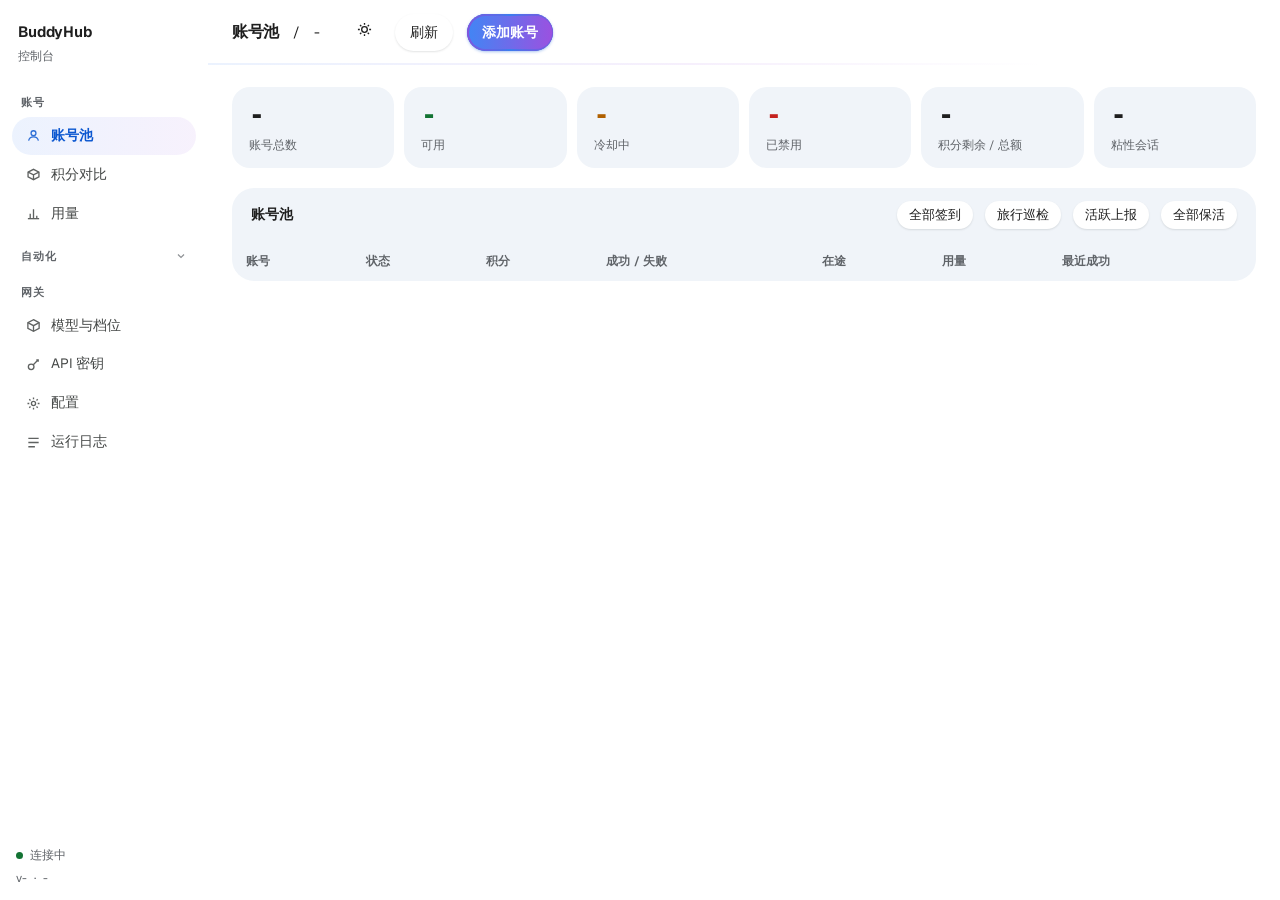
==== commit 2ca1c491: "feat: Loomy 每日签到自动化 + Z.AI GLM 通道 + 多 API Key 平台授权 1. Loomy 签到挂调度器:RunLoomyDailyCheckin 随 ExtHook 每日" ====
--- a/internal/panel/index.html
+++ b/internal/panel/index.html
@@ -517,6 +517,9 @@
       <li><a href="#models" data-view="models">
         <svg viewBox="0 0 16 16" fill="none" stroke="currentColor" stroke-width="1.4"><path d="M8 1.8 14 5v6L8 14.2 2 11V5z"/><path d="M2 5l6 3.2L14 5M8 8.2v6"/></svg>
         模型与档位</a></li>
+      <li><a href="#apikeys" data-view="apikeys">
+        <svg viewBox="0 0 16 16" fill="none" stroke="currentColor" stroke-width="1.4"><circle cx="5.5" cy="10.5" r="3"/><path d="M7.8 8.2 13 3m-2 0h2v2"/></svg>
+        API 密钥</a></li>
       <li><a href="#config" data-view="config">
         <svg viewBox="0 0 16 16" fill="none" stroke="currentColor" stroke-width="1.4"><circle cx="8" cy="8" r="2.2"/><path d="M8 1.6v1.9M8 12.5v1.9M1.6 8h1.9M12.5 8h1.9M3.5 3.5l1.3 1.3M11.2 11.2l1.3 1.3M12.5 3.5l-1.3 1.3M4.8 11.2l-1.3 1.3"/></svg>
         配置</a></li>
@@ -780,6 +783,38 @@
     </section>
 
     <!-- 配置 -->
+    <!-- API 密钥 -->
+    <section class="view" id="view-apikeys" hidden>
+      <div class="box">
+        <header>
+          <h3>API 密钥 <span class="hint">每把 Key 可授权平台子集；平台列表留空 = 全平台。客户端用任一 Key 以 Bearer 调用</span></h3>
+          <span class="grow"></span>
+          <button class="xs" id="btnKeyList">刷新</button>
+          <button class="xs primary" id="btnKeyGen">生成新 Key</button>
+        </header>
+        <div class="pad">
+          <div id="newKeyForm" style="display:flex; gap:8px; flex-wrap:wrap; align-items:center; margin-bottom:14px;">
+            <input type="text" id="nkName" placeholder="Key 名称（如：张三的 Cline）" style="flex:1; min-width:180px">
+            <div class="seg" id="nkPlatforms" style="flex-wrap:wrap">
+              <button type="button" class="seg-btn on" data-plat="*">全平台</button>
+              <button type="button" class="seg-btn" data-plat="workbuddy">腾讯</button>
+              <button type="button" class="seg-btn" data-plat="loomy">Loomy</button>
+              <button type="button" class="seg-btn" data-plat="qoder">Qoder</button>
+              <button type="button" class="seg-btn" data-plat="zai">Z.AI</button>
+              <button type="button" class="seg-btn" data-plat="codex">Codex</button>
+              <button type="button" class="seg-btn" data-plat="free">免费池</button>
+            </div>
+            <input type="text" id="nkNote" placeholder="备注（可选）" style="flex:1; min-width:140px">
+          </div>
+          <div class="state" id="akState" hidden></div>
+          <div id="akGrid" style="display:grid; gap:8px;"></div>
+          <div class="hint" style="margin-top:10px; font-size:11.5px; color:var(--ink-3)">
+            平台未勾选的 Key 调用对应模型会返回 403 platform_not_authorized。主 api_key（配置页）始终全平台。
+          </div>
+        </div>
+      </div>
+    </section>
+
     <section class="view" id="view-config" hidden>
       <form id="cfgForm">
         <div class="box">
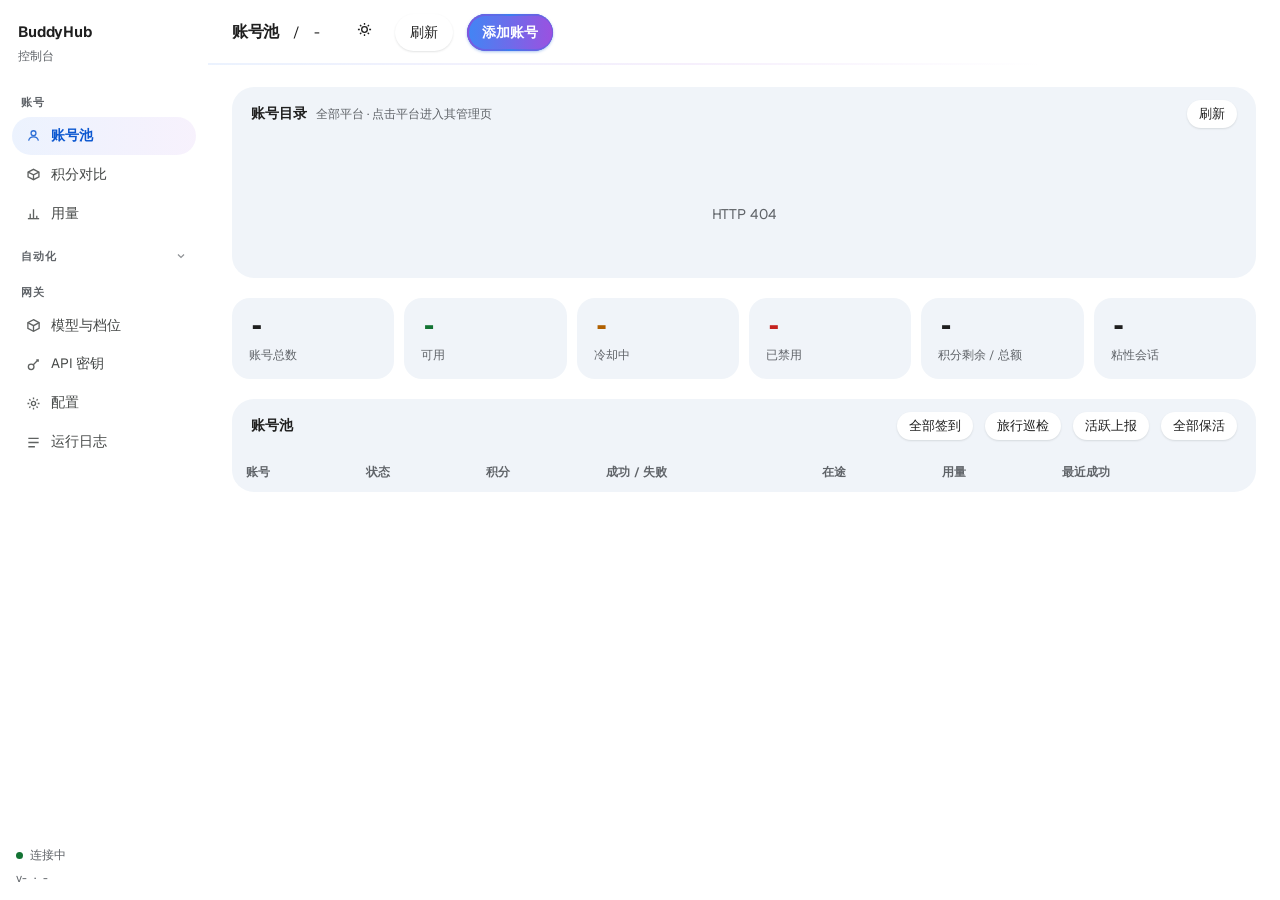
==== commit 43e37269: "feat(panel): 统一账号目录——大一统账号池第一步 - GET /panel/api/accounts/dir:全部平台账号清单(9 平台分组:   workbuddy/loomy/qode" ====
--- a/internal/panel/index.html
+++ b/internal/panel/index.html
@@ -548,6 +548,18 @@
 
     <!-- 账号池 -->
     <section class="view" id="view-accounts">
+      <div class="box" id="accDirBox">
+        <header>
+          <h3>账号目录 <span class="hint">全部平台 · 点击平台进入其管理页</span></h3>
+          <span class="grow"></span>
+          <span class="note" id="dirSummary"></span>
+          <button class="xs" id="btnDirRefresh">刷新</button>
+        </header>
+        <div class="pad" style="padding: 12px 16px;">
+          <div id="dirTabs" style="display:flex; gap:6px; flex-wrap:wrap; margin-bottom:10px;"></div>
+          <div id="dirGrid" style="display:grid; gap:8px;"></div>
+        </div>
+      </div>
       <div class="stats">
         <div class="stat"><div class="v" id="sTotal">-</div><div class="k">账号总数</div></div>
         <div class="stat good"><div class="v" id="sHealthy">-</div><div class="k">可用</div></div>
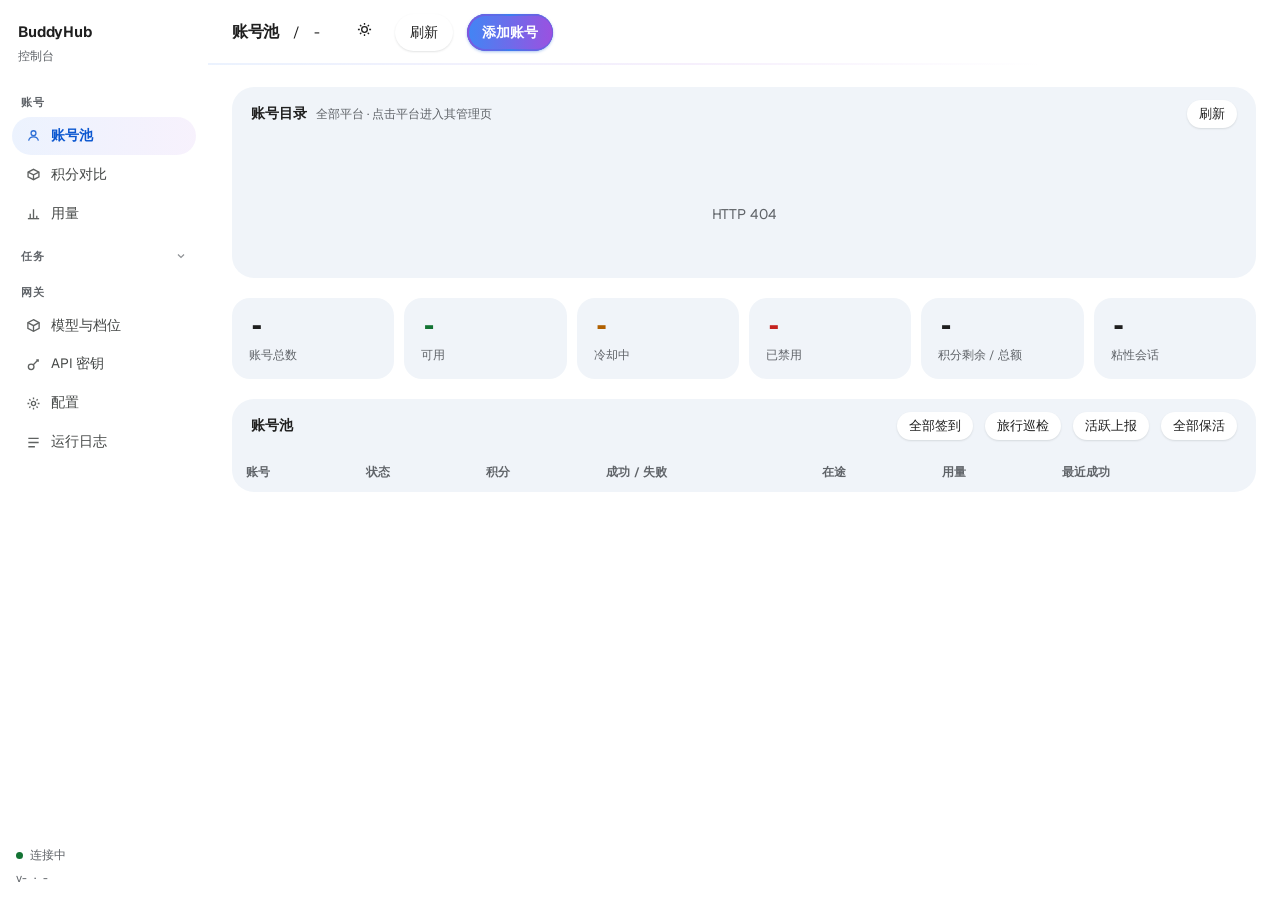
==== commit 3146ed55: "feat(panel): 「任务」导航改名 + 用量/积分对比平台筛选 - 自动化组改名「任务」;子项 任务·腾讯 / 任务·Loomy / 任务·外部平台 - 用量页:平台下拉（全部/腾讯CN/Gl" ====
--- a/internal/panel/index.html
+++ b/internal/panel/index.html
@@ -501,17 +501,17 @@
         用量</a></li>
 
       <li class="group-label tog" id="autoGroupToggle" aria-expanded="false">
-        自动化 <svg class="chev" viewBox="0 0 16 16" fill="none" stroke="currentColor" stroke-width="1.6"><path d="M4 6l4 4 4-4"/></svg>
+        任务 <svg class="chev" viewBox="0 0 16 16" fill="none" stroke="currentColor" stroke-width="1.6"><path d="M4 6l4 4 4-4"/></svg>
       </li>
       <li class="sub" data-sub="taskscenter"><a href="#taskscenter" data-view="taskscenter">
         <svg viewBox="0 0 16 16" fill="none" stroke="currentColor" stroke-width="1.4"><path d="M3 2.5h10v9H8l-3 3v-3H3z"/><path d="M6 6.5h4M6 9h2.5"/></svg>
-        腾讯任务</a></li>
+        任务 · 腾讯</a></li>
       <li class="sub" data-sub="loomy"><a href="#loomy" data-view="loomy">
         <svg viewBox="0 0 16 16" fill="none" stroke="currentColor" stroke-width="1.4"><circle cx="8" cy="8" r="6.2"/><path d="M8 4.5V8l2.4 1.6"/></svg>
-        Loomy（讯飞）</a></li>
+        任务 · Loomy</a></li>
       <li class="sub" data-sub="ext"><a href="#ext" data-view="ext">
         <svg viewBox="0 0 16 16" fill="none" stroke="currentColor" stroke-width="1.4"><rect x="2.5" y="2.5" width="11" height="11" rx="2"/><path d="M2.5 6.5h11M6.5 6.5v7"/></svg>
-        外部平台</a></li>
+        任务 · 外部平台</a></li>
 
       <li class="group-label">网关</li>
       <li><a href="#models" data-view="models">
@@ -713,6 +713,13 @@
           <h3>账号对比</h3>
           <span class="grow"></span>
           <span class="note" id="pkNote">—</span>
+          <select id="pkPlat" class="xs" title="按平台筛选">
+            <option value="all" selected>全部平台</option>
+            <option value="workbuddy">腾讯</option>
+            <option value="loomy">Loomy</option>
+            <option value="qoder">Qoder</option>
+            <option value="zai">Z.AI</option>
+          </select>
           <button class="xs" id="btnPk">刷新</button>
         </header>
         <div class="pad"><div class="pk-grid" id="pkSummary"></div></div>
@@ -727,6 +734,16 @@
           <h3>用量总览</h3>
           <span class="grow"></span>
           <span class="note" id="usNote">—</span>
+          <select id="usPlat" class="xs" title="按平台筛选">
+            <option value="all" selected>全部平台</option>
+            <option value="cn">腾讯 CN</option>
+            <option value="global">腾讯 Global</option>
+            <option value="loomy">Loomy</option>
+            <option value="qoder">Qoder</option>
+            <option value="codex">Codex</option>
+            <option value="zai">Z.AI</option>
+            <option value="free">免费池</option>
+          </select>
           <select id="usWindow" class="xs">
             <option value="24">近 24 小时</option>
             <option value="72" selected>近 3 天</option>
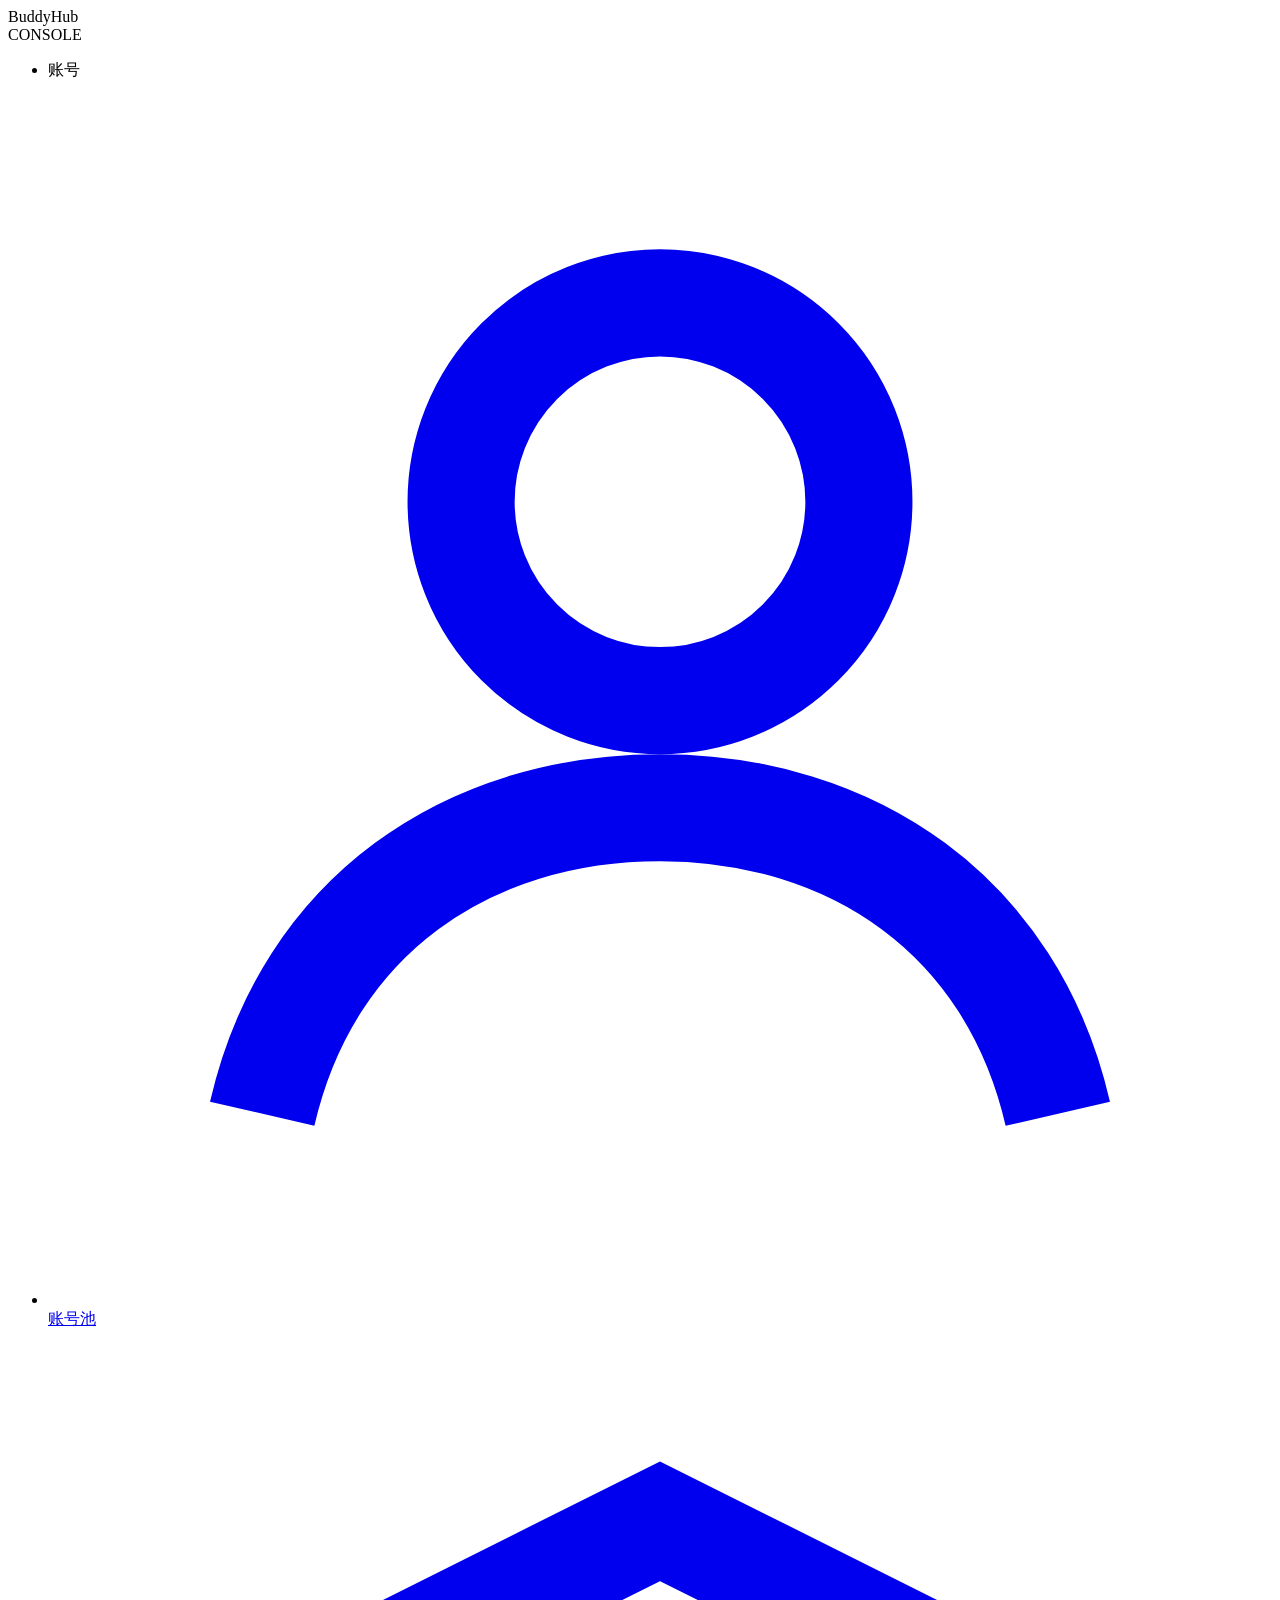
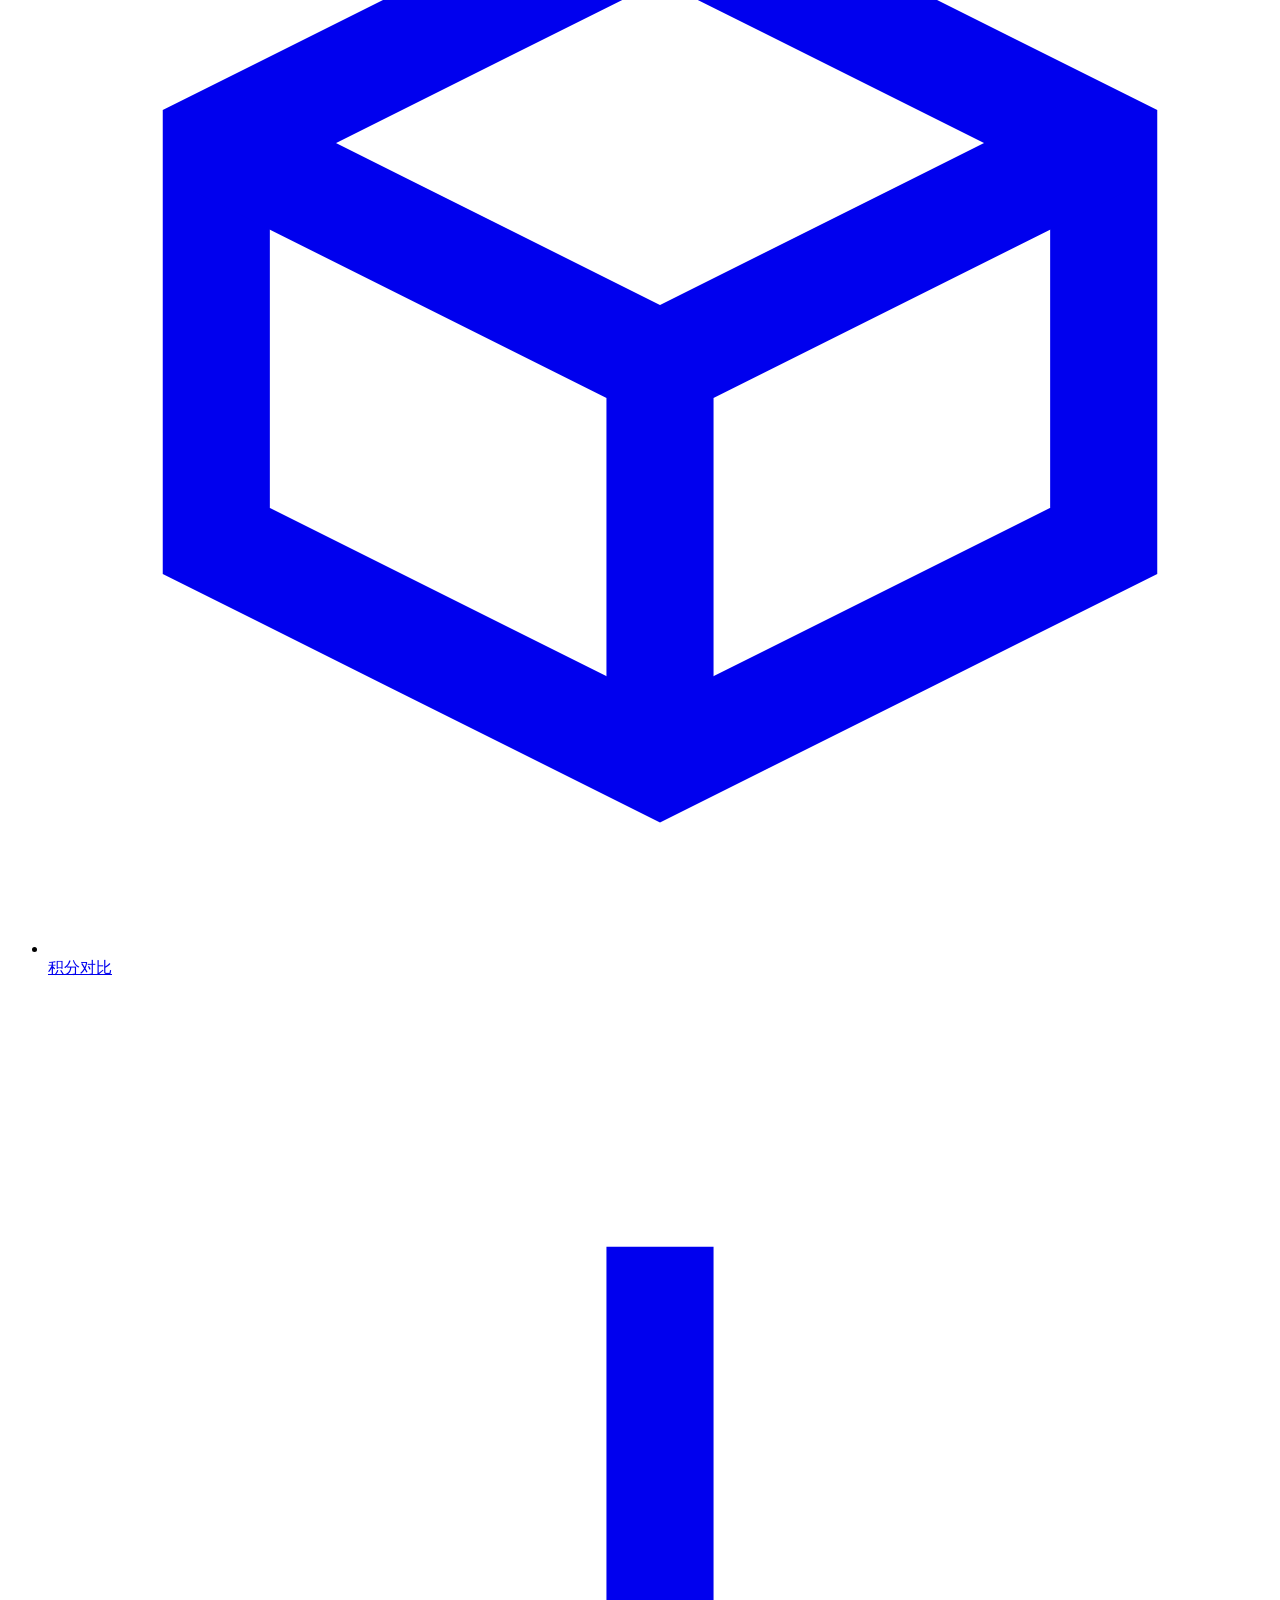
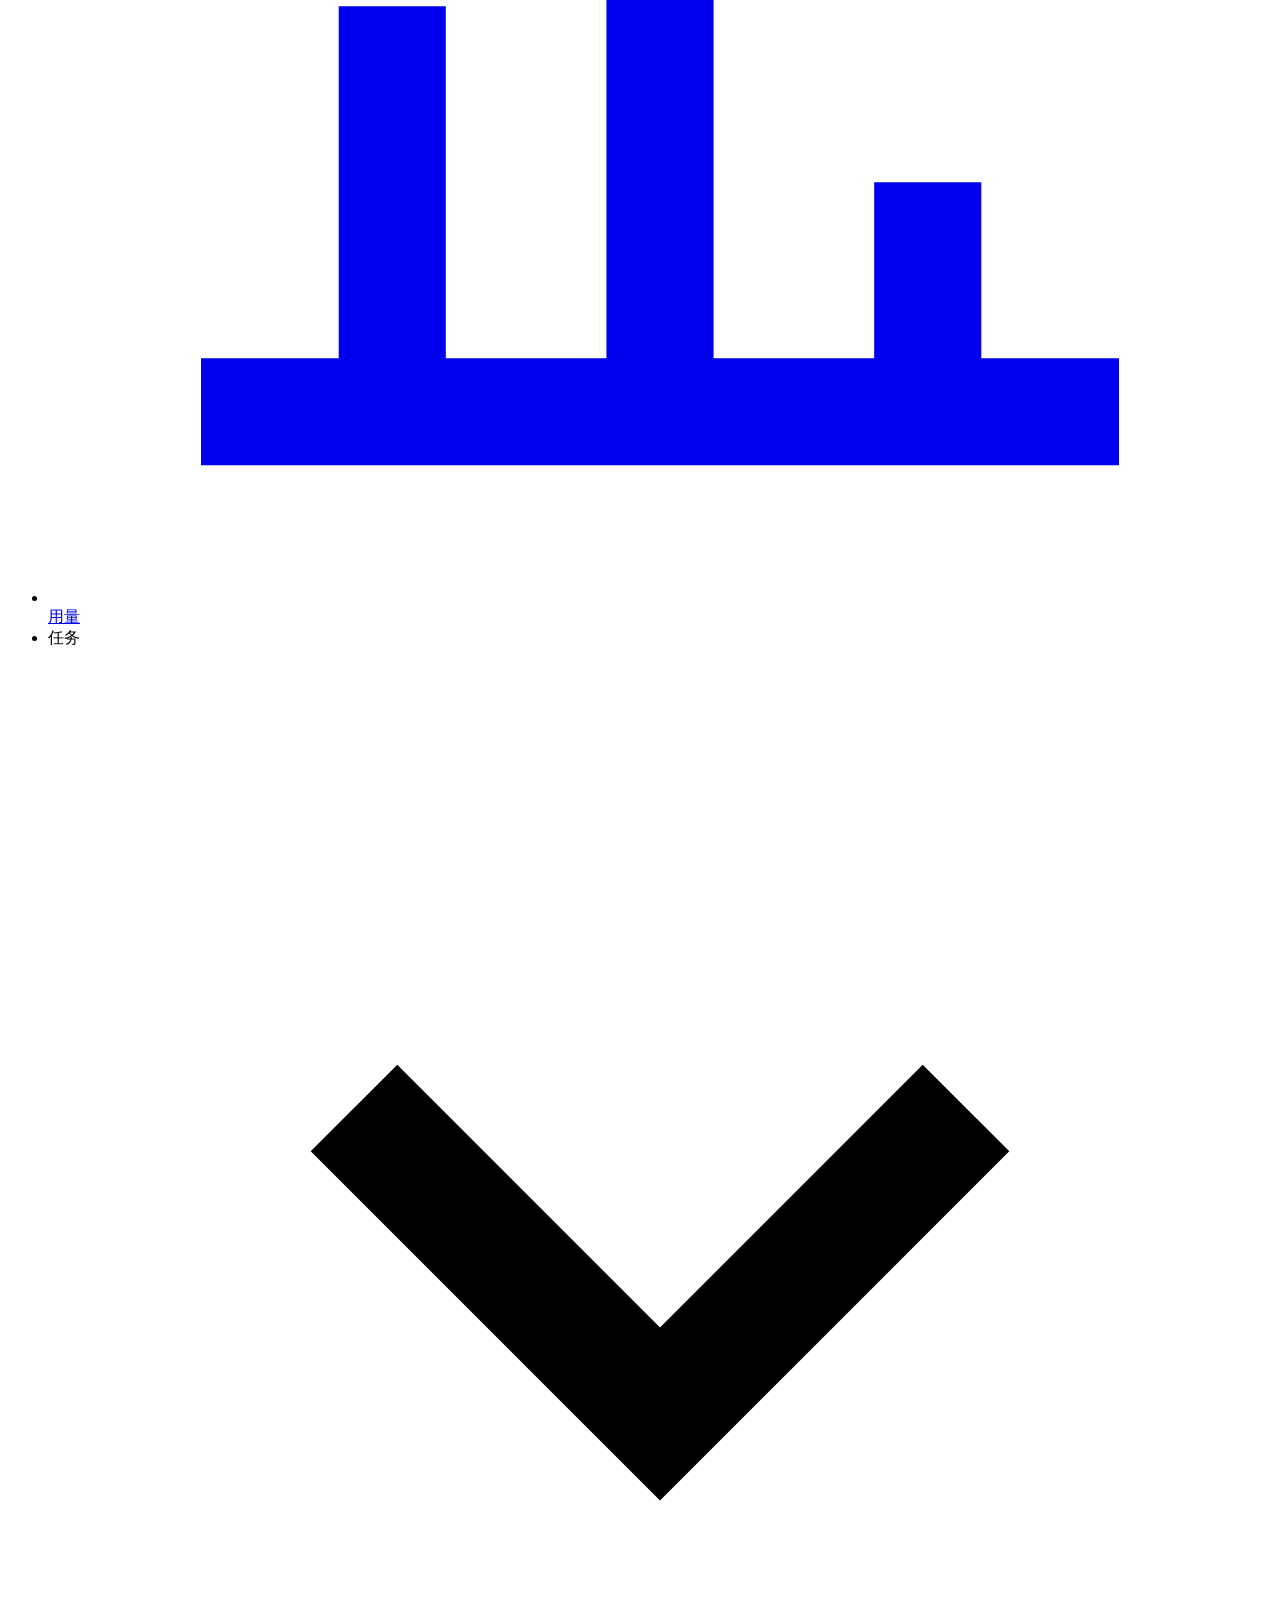
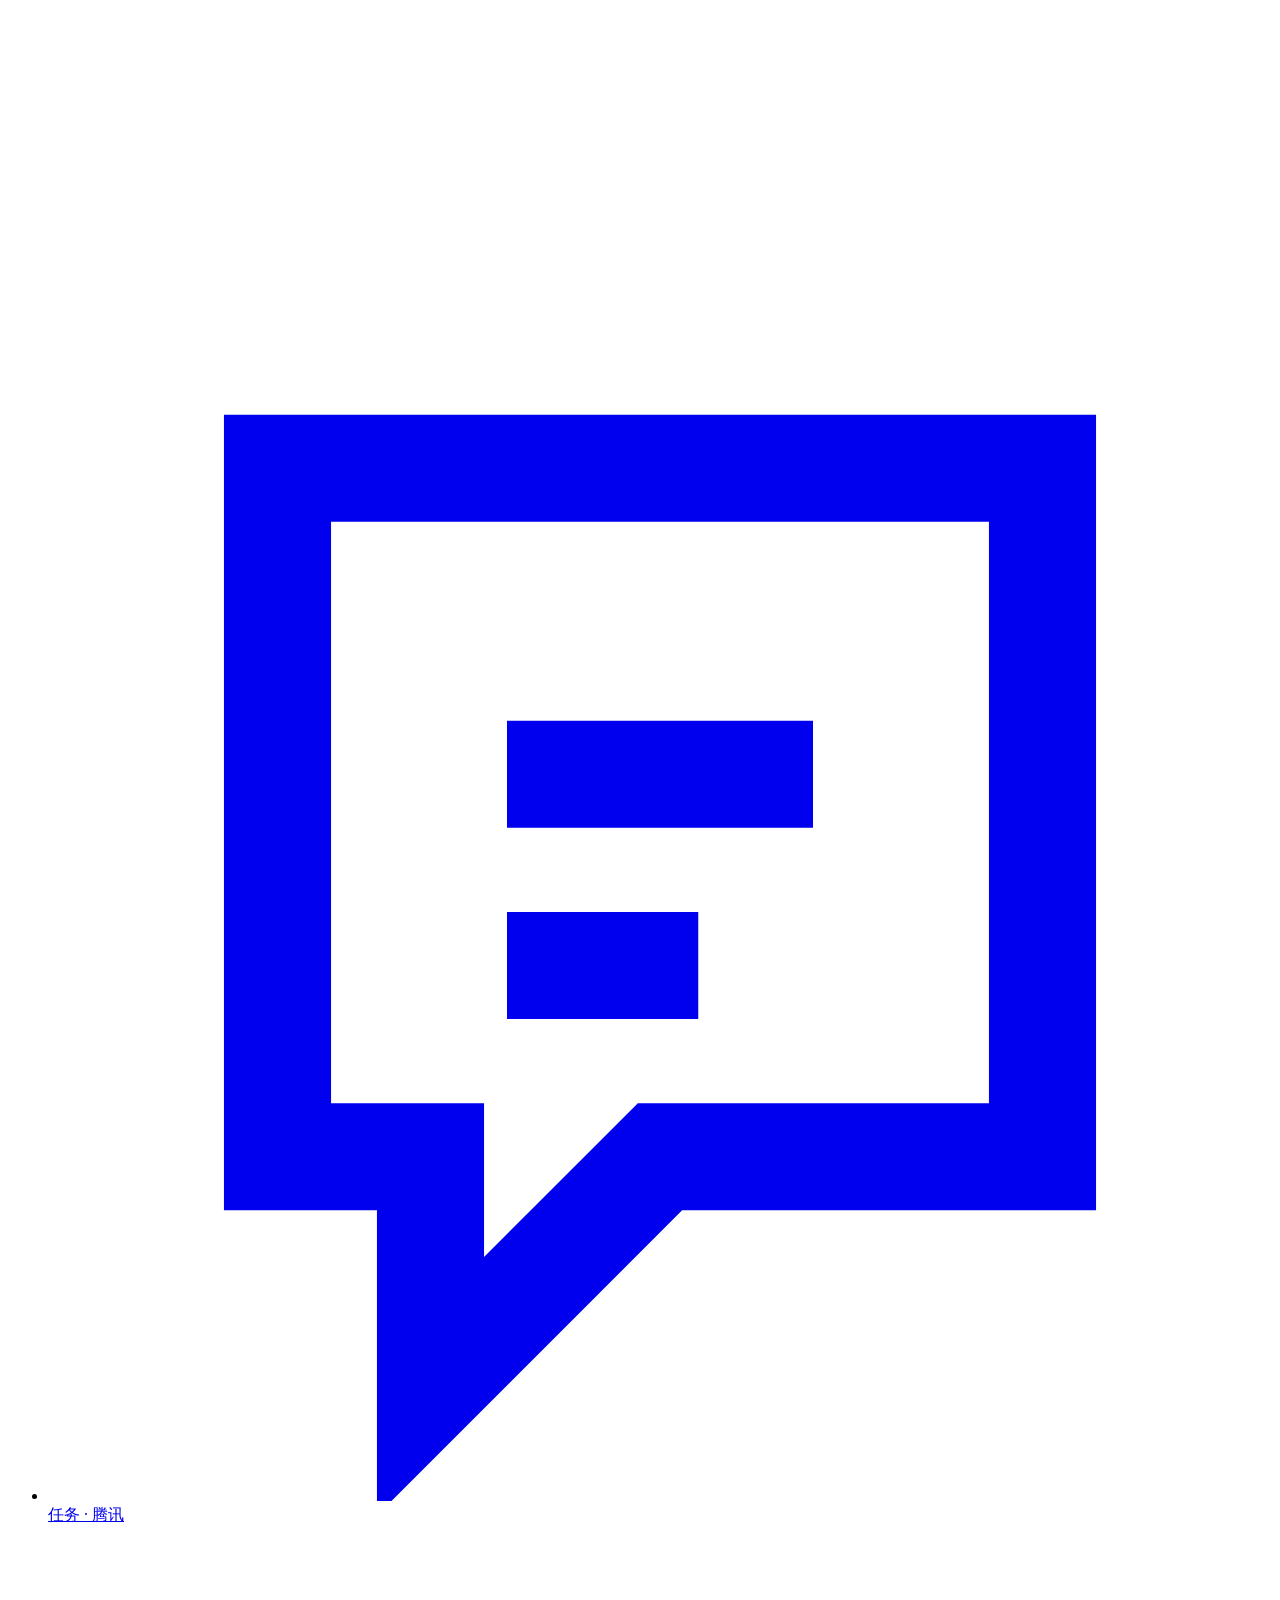
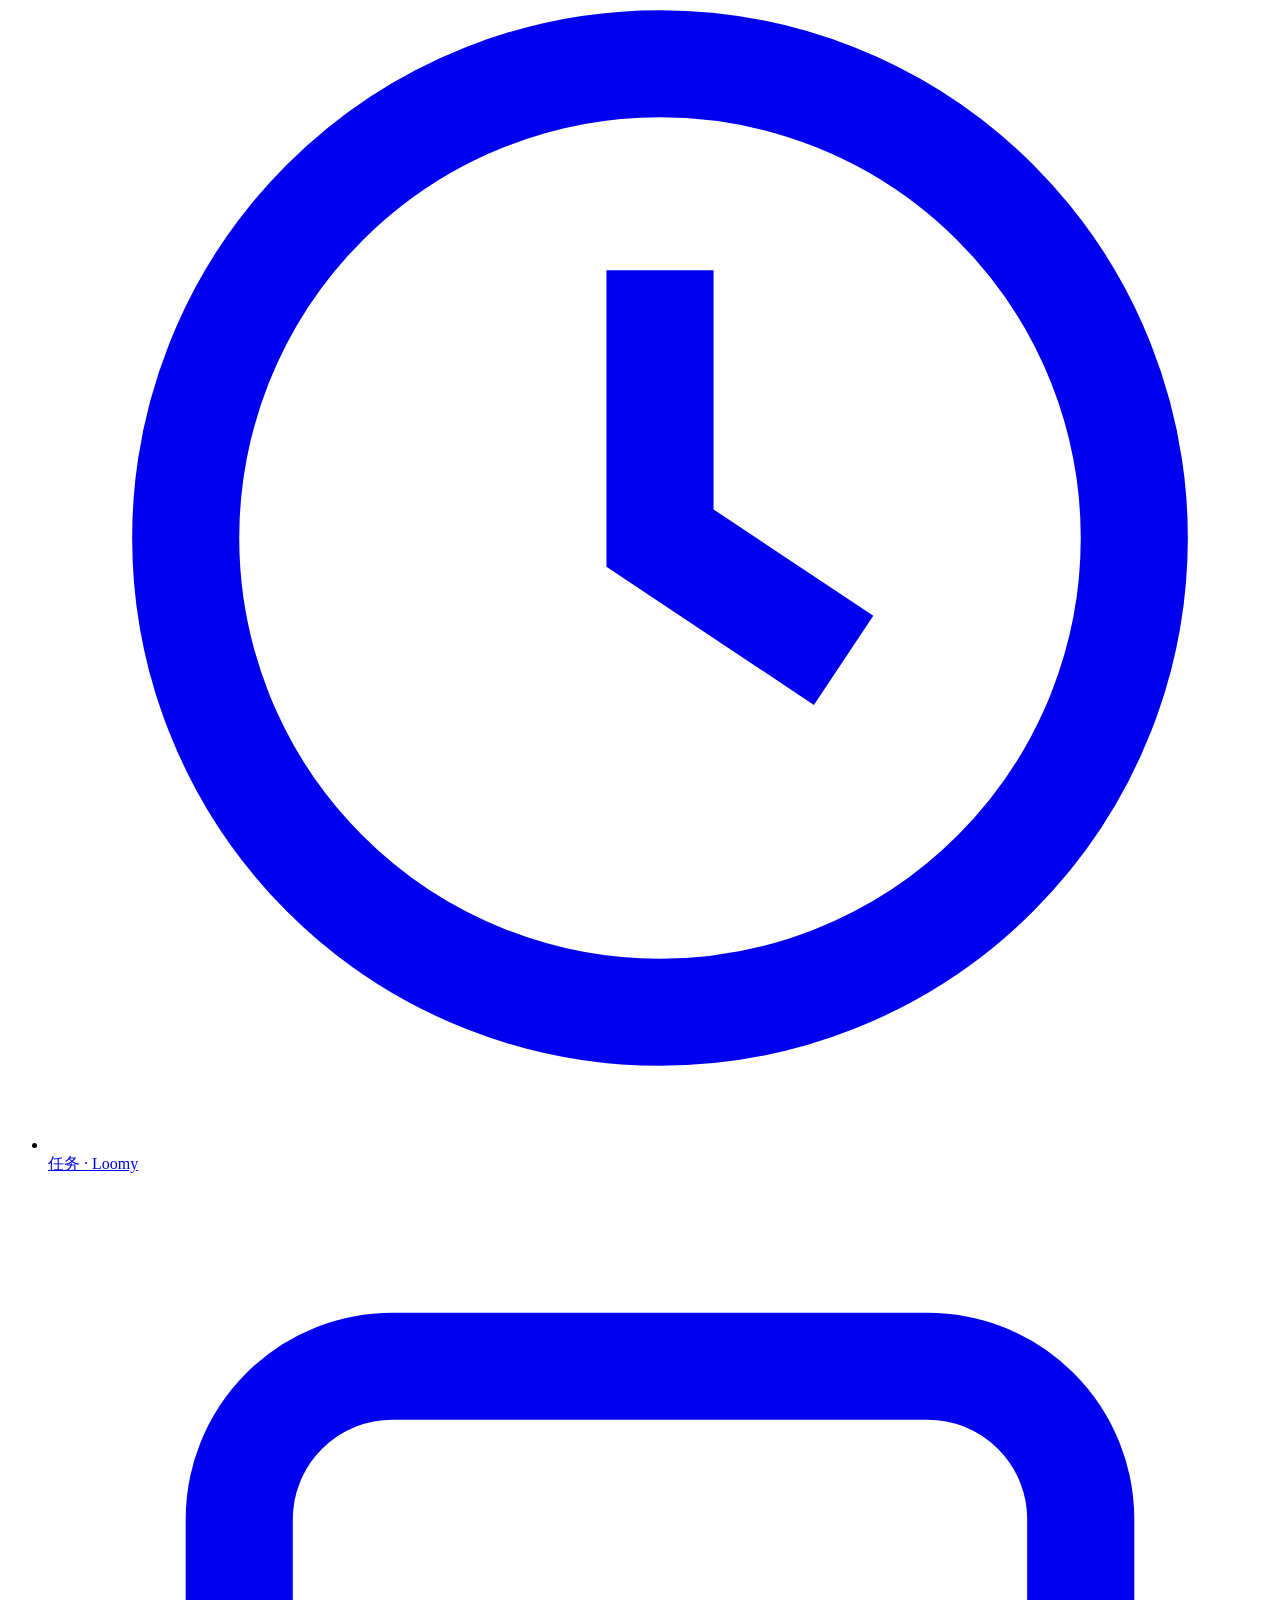
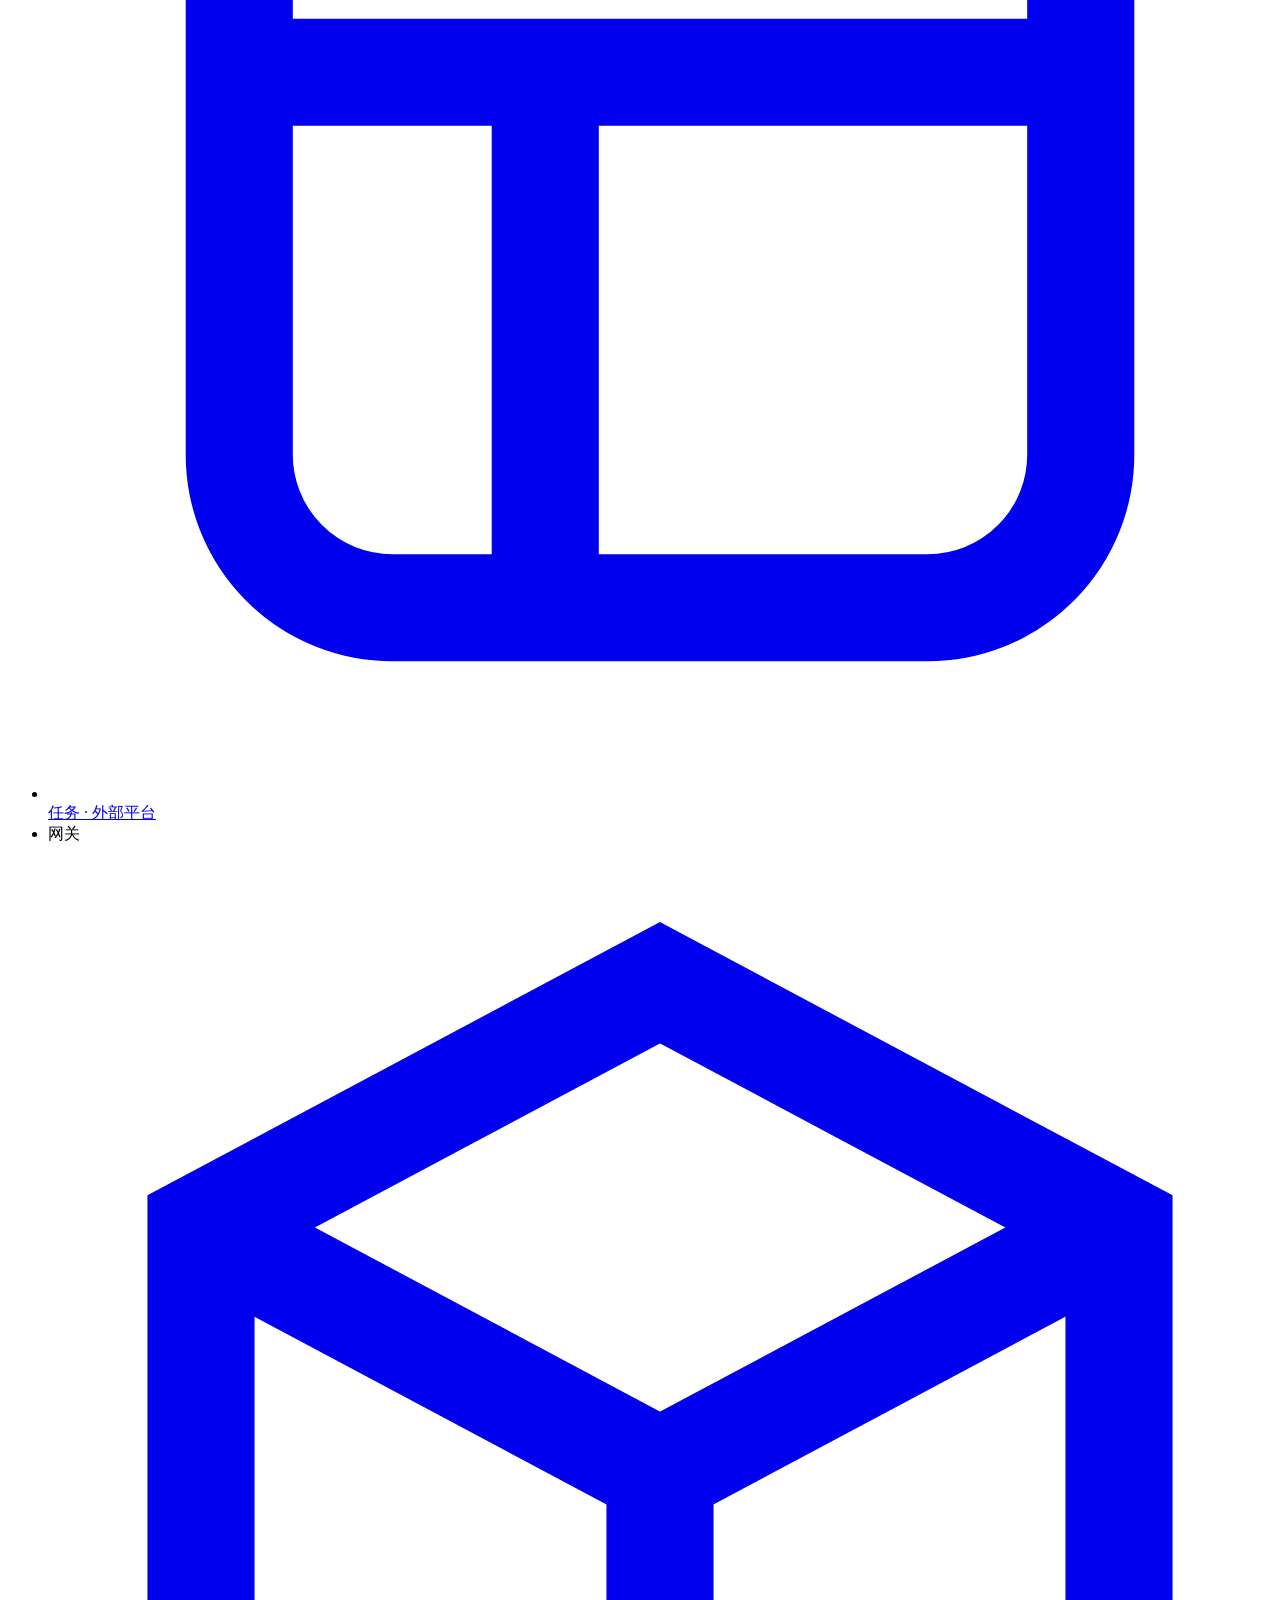
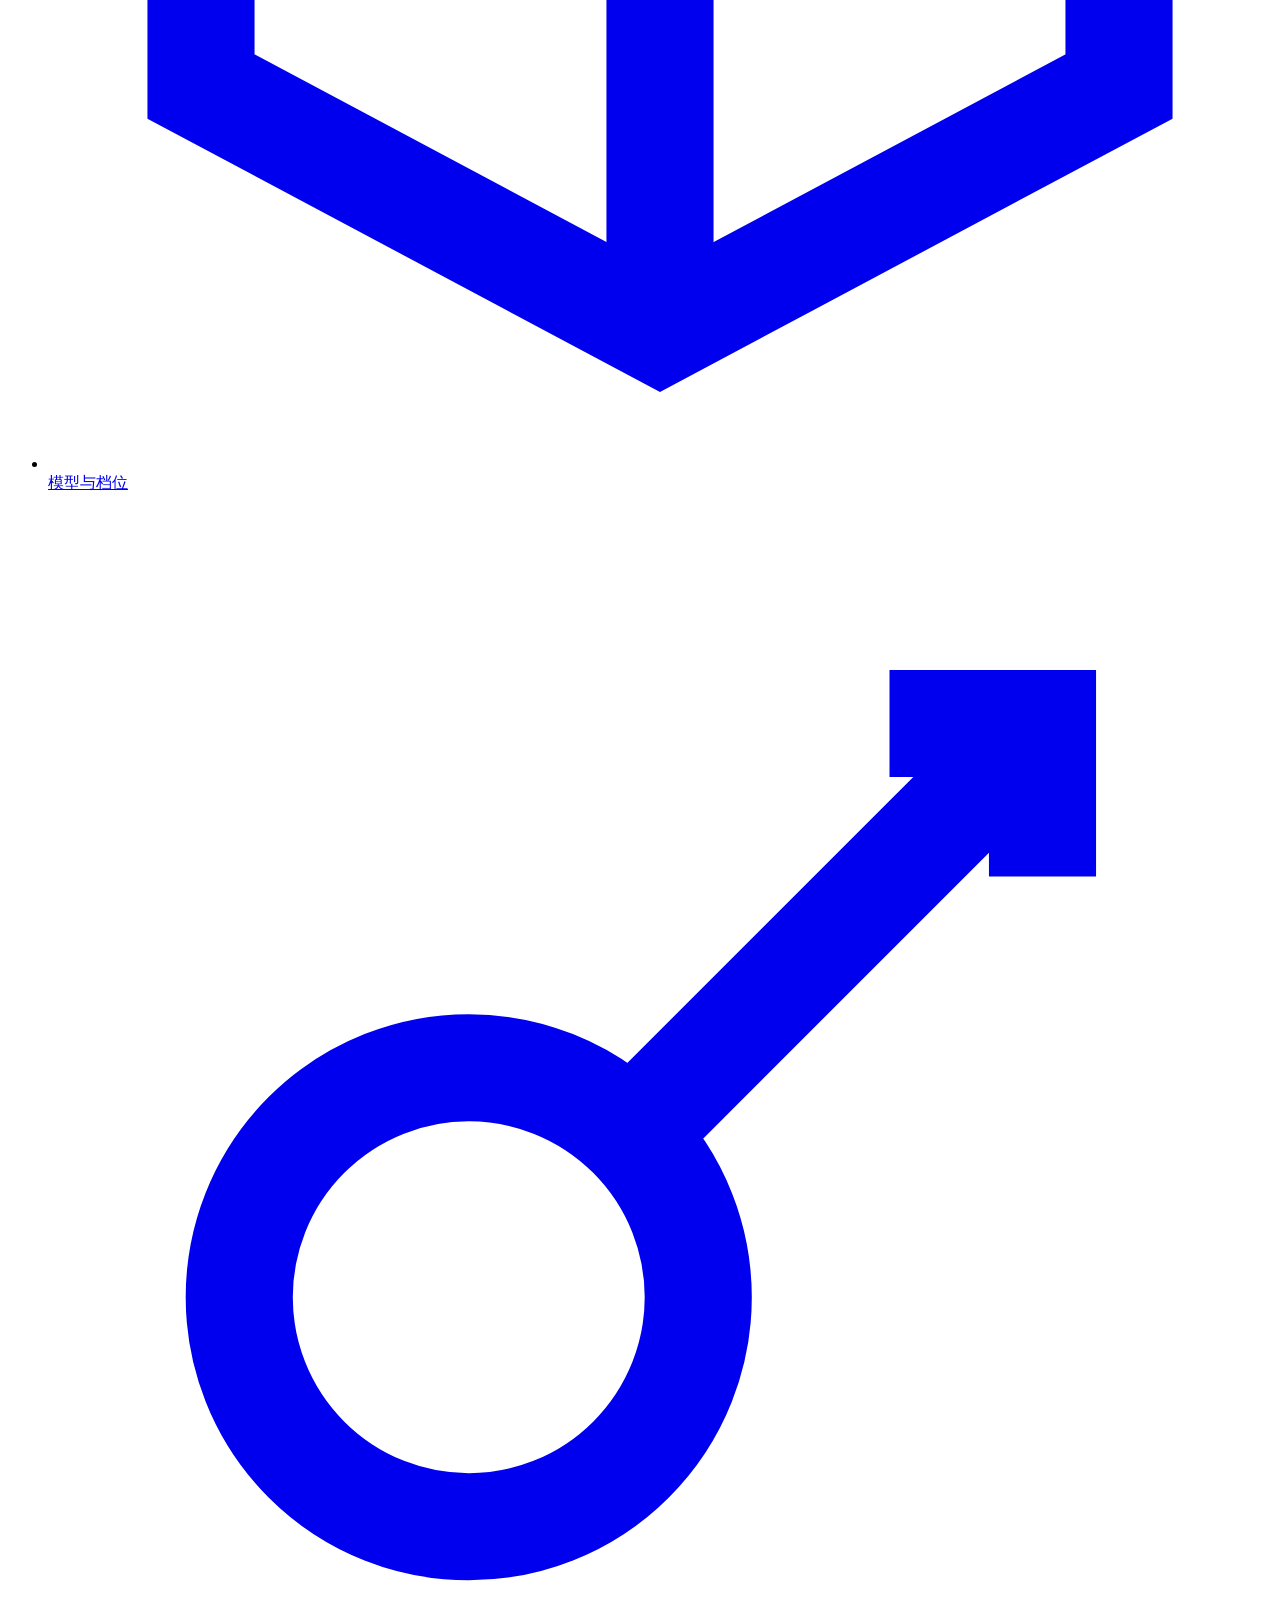
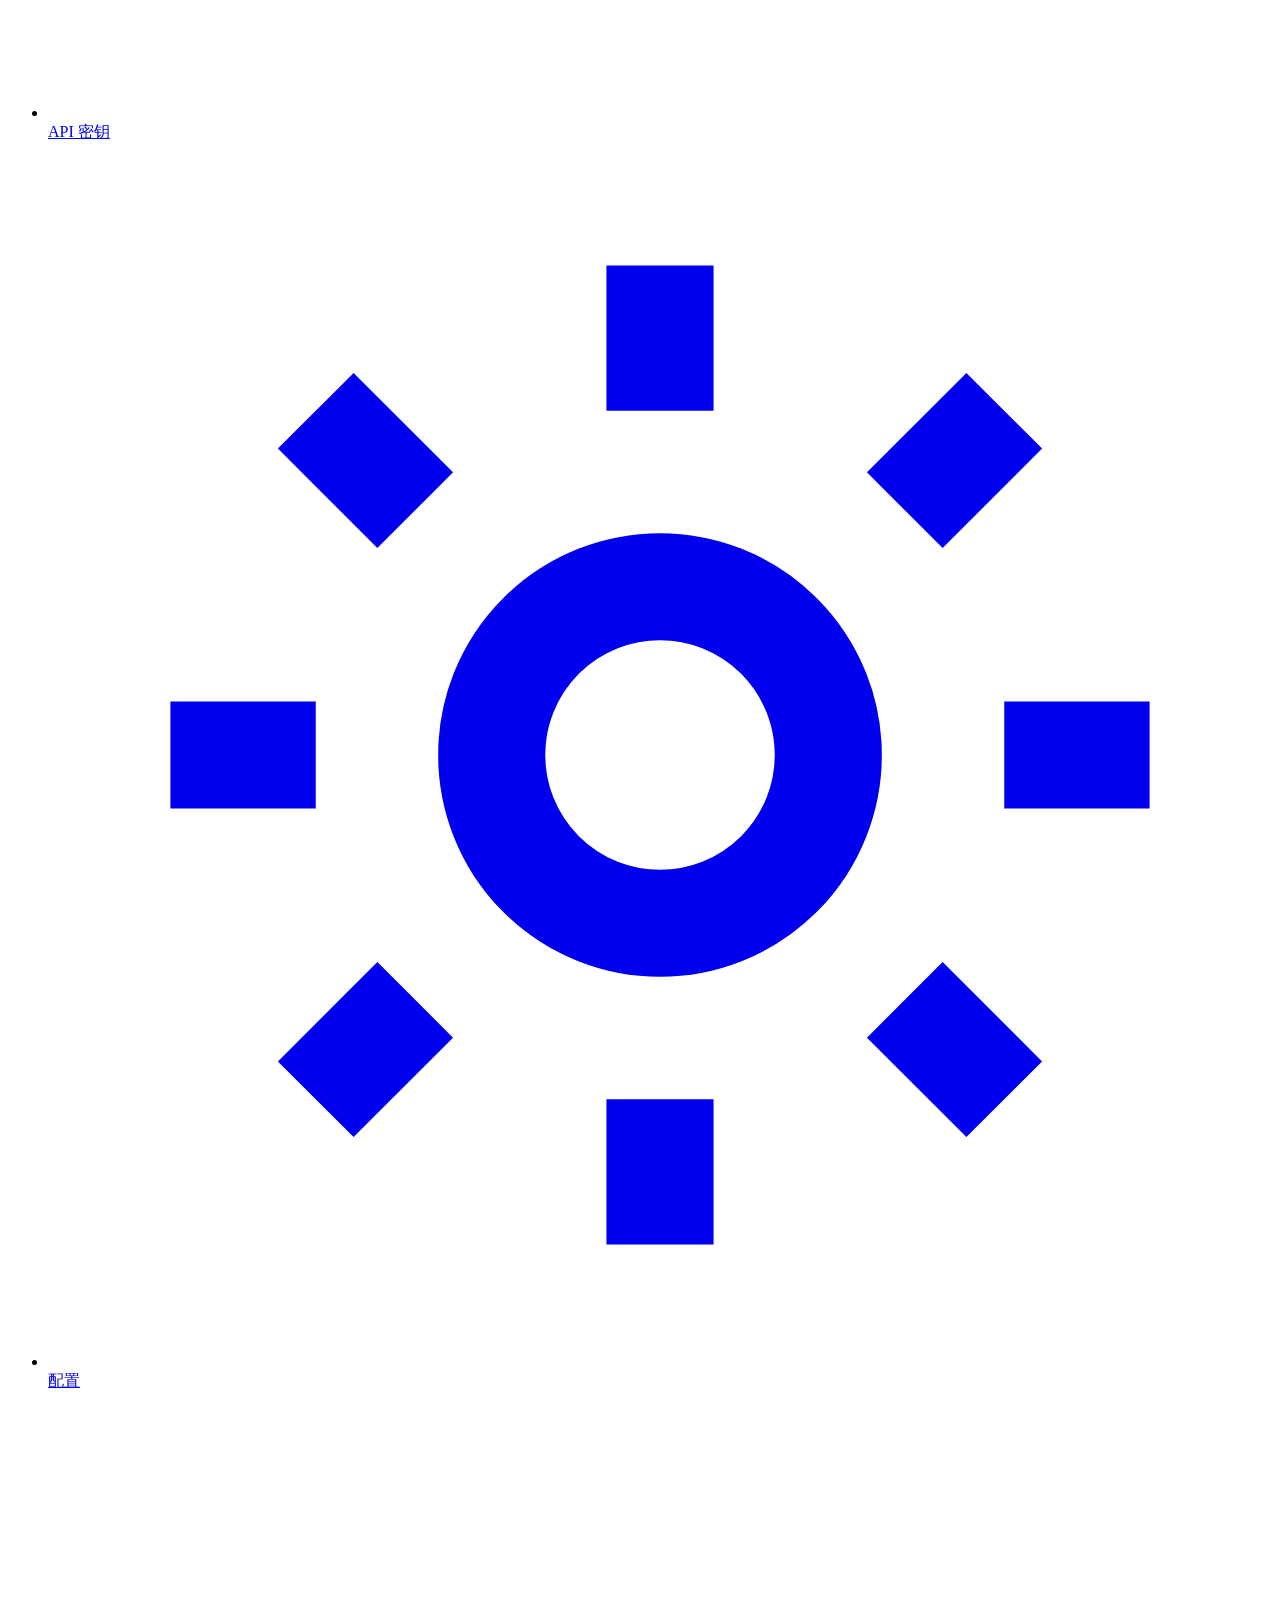
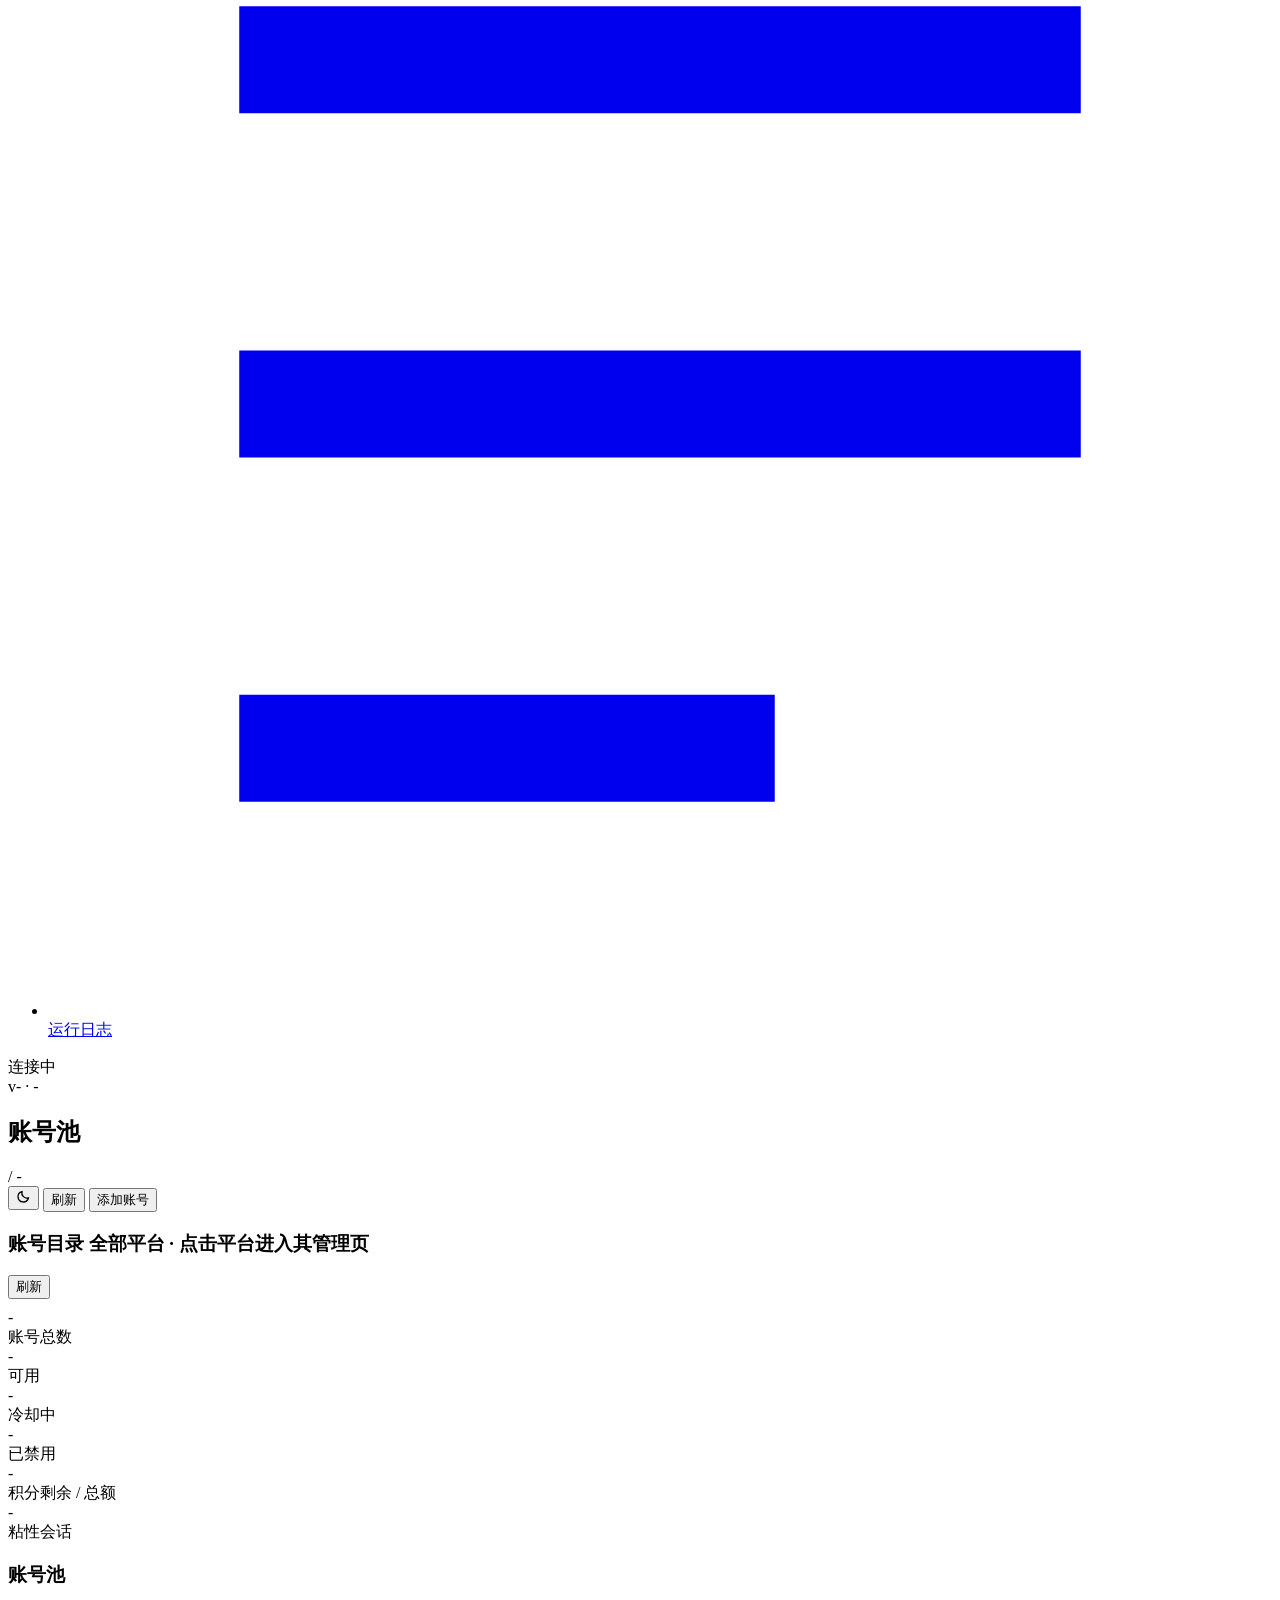
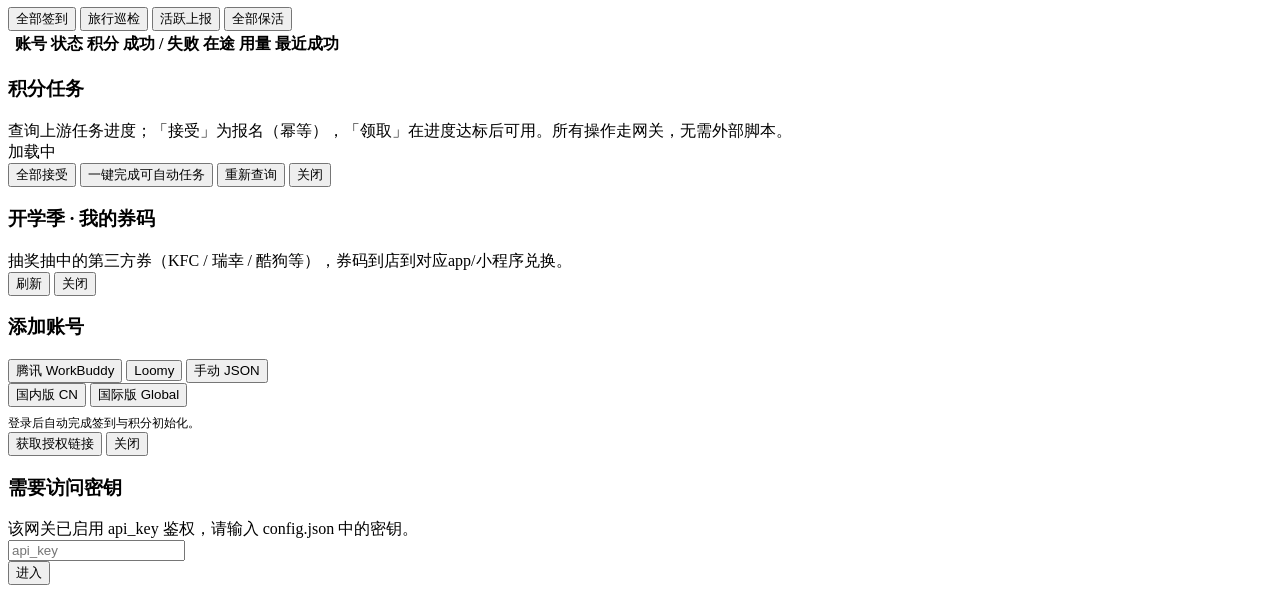
==== commit c19f495a: "refactor(panel): 前端模块化重构 + Apple 液态玻璃设计系统 架构： - 单文件巨石（70KB HTML 内联 CSS + 110KB app.js）拆为 assets/css×" ====
--- a/internal/panel/index.html
+++ b/internal/panel/index.html
@@ -1,535 +1,65 @@
 <!DOCTYPE html>
-<html lang="zh-CN" data-theme="light">
+<html lang="zh-CN">
 <head>
 <meta charset="utf-8">
 <meta name="viewport" content="width=device-width, initial-scale=1">
 <title>BuddyHub · 控制台</title>
-<link rel="preconnect" href="https://fonts.googleapis.com">
-<link rel="preconnect" href="https://fonts.gstatic.com" crossorigin>
-<link href="https://fonts.googleapis.com/css2?family=Geist:wght@400;500;600;700&display=swap" rel="stylesheet">
-
-<style>
-/* ── 设计令牌：明暗两套独立色板 ─────────────────────────────────────────
-   冷石墨基调（仪表盘语言，非营销页）：底色分层 + 单一靛蓝强调（仅交互），
-   语义色只给状态。等宽数字承载所有观测值，tabular-nums 对齐。 */
-:root {
-  --bg: #0c0e14; --surface: #14171f; --surface-2: #1a1e28; --raise: #202531;
-  --line: #262c3a; --line-soft: #1e232e;
-  --ink: #e8ebf2; --ink-2: #a8b0c2; --ink-3: #6b7488;
-  --accent: #5b7cfa; --accent-ink: #ffffff; --accent-soft: rgba(91,124,250,.13);
-  --ok: #3ddc97; --ok-soft: rgba(61,220,151,.12);
-  --warn: #f5b544; --warn-soft: rgba(245,181,68,.12);
-  --bad: #f0655f; --bad-soft: rgba(240,101,95,.12);
-  --shadow: 0 1px 2px rgba(0,0,0,.4), 0 8px 24px -12px rgba(0,0,0,.5);
-  --mono: ui-monospace, "Cascadia Mono", "SF Mono", Consolas, monospace;
-  --sans: "Geist", "Google Sans", system-ui, -apple-system, "Segoe UI", "PingFang SC", "Microsoft YaHei", sans-serif;
-}
-[data-theme="light"] {
-  --bg: #ffffff; --surface: #f0f4f9; --surface-2: #e5eaf2; --raise: #ffffff;
-  --line: #e5eaf1; --line-soft: #eef1f6;
-  --ink: #1f1f1f; --ink-2: #444746; --ink-3: #5f6368;
-  --accent: #0b57d0; --accent-ink: #ffffff; --accent-soft: rgba(66,133,244,.10);
-  --ok: #137333; --ok-soft: rgba(19,115,51,.10);
-  --warn: #b06000; --warn-soft: rgba(249,171,0,.14);
-  --bad: #c5221f; --bad-soft: rgba(197,34,31,.08);
-  --ring: rgba(66,133,244,.22);
-  --tag-ok-bg: #e6f4ea; --tag-ok-fg: #137333;
-  --tag-info-bg: #e8f0fe; --tag-info-fg: #1a73e8;
-  --tag-warn-bg: #fef7e0; --tag-warn-fg: #b06000;
-  --tag-bad-bg: #fce8e6; --tag-bad-fg: #c5221f;
-  --tag-mute-bg: #f1f3f4; --tag-mute-fg: #5f6368;
-  --shadow: 0 1px 3px rgba(60,64,67,.10), 0 4px 16px -8px rgba(60,64,67,.10);
-  --aurora: linear-gradient(92deg, rgba(66,133,244,.10), rgba(155,81,224,.08));
-}
-* { box-sizing: border-box; margin: 0; padding: 0; }
-[hidden] { display: none !important; }
-html, body { height: 100%; }
-body {
-  background: var(--bg); color: var(--ink); font: 14px/1.62 var(--sans);
-  -webkit-font-smoothing: antialiased;
-}
-::selection { background: var(--accent-soft); }
-:focus-visible { outline: 2px solid var(--accent); outline-offset: 2px; border-radius: 4px; }
-@media (prefers-reduced-motion: reduce) { * { transition: none !important; animation: none !important; } }
-
-/* ── 壳层：左侧导航 + 主区 ─────────────────────────────────────────── */
-.shell { display: grid; grid-template-columns: 208px 1fr; min-height: 100vh; }
-.nav {
-  background: var(--bg);
-  display: flex; flex-direction: column; position: sticky; top: 0; height: 100vh;
-}
-.brand { padding: 20px 18px 16px; }
-.brand .name { font-weight: 650; letter-spacing: -.01em; font-size: 15px; }
-.brand .sub { color: var(--ink-3); font-size: 11.5px; font-family: var(--mono); margin-top: 3px; }
-.nav ul { list-style: none; padding: 8px 10px; flex: 1; }
-.nav .group-label {
-  padding: 14px 11px 5px; font-size: 10.5px; font-weight: 650; letter-spacing: .08em;
-  text-transform: uppercase; color: var(--ink-3); user-select: none;
-}
-.nav .group-label.tog { display: flex; align-items: center; justify-content: space-between; cursor: pointer; border-radius: 999px; }
-.nav .group-label.tog:hover { color: var(--ink-2); background: var(--surface-2); }
-.nav .group-label .chev { width: 12px; height: 12px; transition: transform .15s ease; opacity: .7; }
-.nav .group-label.tog.open .chev { transform: rotate(180deg); }
-.nav li.sub a { padding-left: 22px; font-size: 13px; }
-.nav li.sub { display: none; }
-.nav li.sub.show { display: block; }
-.nav ul li:first-child.group-label { padding-top: 4px; }
-.nav a {
-  display: flex; align-items: center; gap: 10px; padding: 8px 14px; margin: 1px 2px;
-  color: var(--ink-2); text-decoration: none; border-radius: 999px; font-size: 13.5px;
-  transition: background .15s ease, color .15s ease;
-}
-.nav a:hover { background: var(--surface); color: var(--ink); }
-.nav a.on {
-  background: var(--aurora); color: var(--accent); font-weight: 600;
-  animation: navglow 3.6s ease-in-out infinite;
-}
-@keyframes navglow {
-  0%, 100% { box-shadow: 0 0 0 rgba(66,133,244,0); }
-  50% { box-shadow: 0 0 16px rgba(66,133,244,.16), 0 0 4px rgba(155,81,224,.10); }
-}
-.nav a svg { width: 15px; height: 15px; flex: none; opacity: .85; }
-.nav .sig { padding: 12px 16px; font-size: 11.5px; color: var(--ink-3); }
-.nav .sig .row { display: flex; align-items: center; gap: 7px; }
-/* 日志频道筛选 chips */
-.chips { display: inline-flex; gap: 4px; align-items: center; }
-.chips .chip { padding: 2px 10px; border-radius: 999px; }
-.chips .chip.on { background: var(--accent-soft); color: var(--accent); border-color: transparent; font-weight: 550; }
-.ln .lch { font-style: normal; display: inline-block; font-size: 10px; line-height: 1; padding: 2px 6px; border-radius: 4px; margin-right: 8px; vertical-align: 1px; }
-.ln .lch.c-task { background: var(--accent-soft); color: var(--accent); }
-.ln .lch.c-chat { background: var(--ok-soft); color: var(--ok); }
-.ln .lch.c-sys { background: var(--surface-2); color: var(--ink-3); }
-
-/* 任务中心 */
-.tc-empty { display: flex; flex-direction: column; align-items: center; gap: 6px; padding: 42px 16px; color: var(--ink-3); }
-.tc-empty svg { width: 42px; height: 42px; opacity: .55; margin-bottom: 6px; }
-.tc-empty .t { font-weight: 550; color: var(--ink-2); }
-.tc-empty .d { font-size: 12.5px; max-width: 34em; text-align: center; }
-.sel-note { display: inline-flex; align-items: center; gap: 6px; font-size: 12px; color: var(--ink-3); white-space: nowrap; flex: none; }
-.sel-note select {
-  appearance: none; -webkit-appearance: none;
-  background: var(--raise) url("data:image/svg+xml,%3Csvg xmlns='http://www.w3.org/2000/svg' width='10' height='6' viewBox='0 0 10 6'%3E%3Cpath d='M1 1l4 4 4-4' fill='none' stroke='%23888' stroke-width='1.6' stroke-linecap='round'/%3E%3C/svg%3E") no-repeat right 10px center;
-  border: none; border-radius: 999px; color: var(--ink);
-  font: 550 12px var(--sans); padding: 4px 26px 4px 12px; cursor: pointer;
-  box-shadow: 0 1px 2px rgba(60,64,67,.12);
-}
-.qprog { display: flex; align-items: center; gap: 12px; padding: 12px 16px 0; }
-.qprog .qbar { flex: 1; height: 4px; border-radius: 3px; background: var(--surface-2); overflow: hidden; }
-.qprog .qbar i { display: block; height: 100%; width: 0; background: var(--accent); border-radius: 3px; transition: width .5s ease; }
-.qprog .note { font-variant-numeric: tabular-nums; white-space: nowrap; }
-.qgroup { padding: 4px 0 10px; }
-.qgroup + .qgroup { border-top: 1px solid var(--line-soft); }
-.qgroup header {
-  display: flex; align-items: baseline; gap: 9px; padding: 10px 16px 6px;
-  background: none; border: none; box-shadow: none;
-}
-.qgroup header .nm { font-weight: 600; font-size: 13.5px; }
-.qgroup header .cnt { font-size: 12px; color: var(--ink-3); font-variant-numeric: tabular-nums; }
-.qrow {
-  display: grid; grid-template-columns: 118px 1fr 52px 84px minmax(120px, 240px);
-  gap: 10px; align-items: center; padding: 7.5px 16px; font-size: 13px;
-}
-.qrow:hover { background: var(--surface-2); }
-.qrow .code { font: 11.5px/1.35 var(--mono); color: var(--ink-3); overflow: hidden; text-overflow: ellipsis; white-space: nowrap; }
-.qrow .name { display: flex; align-items: center; gap: 7px; min-width: 0; }
-.qrow .name .t { overflow: hidden; text-overflow: ellipsis; white-space: nowrap; }
-.qrow .prog { font-variant-numeric: tabular-nums; color: var(--ink-2); text-align: right; }
-.qrow .st { display: inline-flex; align-items: center; gap: 6px; white-space: nowrap; }
-.qrow .msg { font-size: 12px; color: var(--ink-2); overflow: hidden; text-overflow: ellipsis; white-space: nowrap; }
-.qdot { width: 7px; height: 7px; border-radius: 50%; flex: none; }
-.qdot.done { background: var(--ok); }
-.qdot.run { background: var(--accent); animation: qpulse 1.2s ease-in-out infinite; }
-.qdot.wait { background: none; border: 1.5px solid var(--ink-3); }
-.qdot.err { background: var(--bad); }
-.qdot.skip { background: var(--ink-3); }
-@keyframes qpulse { 50% { opacity: .35; } }
-@media (prefers-reduced-motion: reduce) { .qdot.run { animation: none; } }
-.srow { display: grid; grid-template-columns: minmax(150px, 210px) 1fr auto; gap: 14px; align-items: center; padding: 13px 16px; }
-.srow + .srow { border-top: 1px solid var(--line-soft); }
-.srow .who .nm { font-weight: 600; font-size: 13.5px; overflow: hidden; text-overflow: ellipsis; white-space: nowrap; }
-.srow .who .id { font: 10.5px var(--mono); color: var(--ink-3); margin-top: 2px; overflow: hidden; text-overflow: ellipsis; white-space: nowrap; }
-.shead {
-  display: grid; grid-template-columns: minmax(150px, 210px) 1fr auto;
-  gap: 14px; align-items: center; padding: 9px 16px 7px;
-  font-size: 11.5px; color: var(--ink-3); border-bottom: 1px solid var(--line-soft);
-}
-.shead .stasks span { overflow: hidden; text-overflow: ellipsis; white-space: nowrap; }
-.stasks { display: grid; grid-template-columns: repeat(5, minmax(64px, 1fr)); gap: 6px 10px; }
-.stask { display: inline-flex; align-items: center; gap: 6px; font-size: 12.5px; color: var(--ink-2); }
-.stask .mark { font-size: 13px; line-height: 1; width: 14px; text-align: center; flex: none; }
-.stask.ok .mark { color: var(--ok); }
-.stask.warn .mark { color: var(--warn); } .stask.warn .fr { color: var(--warn); font-variant-numeric: tabular-nums; }
-.stask.todo { color: var(--ink-3); }
-.srow .luck { display: flex; align-items: center; gap: 5px; font-size: 12.5px; color: var(--ink-2); font-variant-numeric: tabular-nums; white-space: nowrap; }
-.srow .luck svg { width: 14px; height: 14px; opacity: .7; }
-.srow .err { grid-column: 1 / -1; font-size: 12px; color: var(--bad); margin-top: -4px; }
-.pulse { width: 7px; height: 7px; border-radius: 50%; background: var(--ok); flex: none; }
-.pulse.bad { background: var(--bad); }
-.pulse.warn { background: var(--warn); }
-
-.main { min-width: 0; display: flex; flex-direction: column; }
-.topbar {
-  display: flex; align-items: center; gap: 14px; padding: 14px 24px;
-  background: var(--bg); position: sticky; top: 0; z-index: 20;
-}
-.topbar::after {
-  content: ""; position: absolute; left: 0; right: 0; bottom: 0; height: 2px; pointer-events: none;
-  background: linear-gradient(90deg, rgba(66,133,244,.35), rgba(155,81,224,.30) 45%, transparent 78%);
-  opacity: .3; animation: topglow 4.2s ease-in-out infinite;
-}
-@keyframes topglow { 50% { opacity: .65; } }
-.topbar h2 { font-size: 16px; font-weight: 650; letter-spacing: -.02em; }
-.view { padding: 22px 24px 60px; max-width: 1180px; width: 100%; }
-.view[hidden] { display: none; }
-
-/* ── 控件 ─────────────────────────────────────────────────────────── */
-button {
-  font: inherit; color: var(--ink); background: var(--raise);
-  border: none; border-radius: 999px; padding: 7px 15px; cursor: pointer;
-  box-shadow: 0 1px 2px rgba(60,64,67,.14);
-  transition: background .12s, box-shadow .12s, filter .12s;
-}
-button:hover:not(:disabled) { background: var(--surface); box-shadow: 0 1px 4px rgba(60,64,67,.20); }
-button:disabled { opacity: .5; cursor: default; }
-button.primary { background: var(--accent); color: var(--accent-ink); font-weight: 600; box-shadow: 0 1px 3px rgba(11,87,208,.35); }
-button.primary:hover:not(:disabled) { filter: brightness(1.10); background: var(--accent); }
-button.ghost { background: transparent; box-shadow: none; }
-button.ghost:hover:not(:disabled) { background: var(--surface); box-shadow: none; }
-button.danger { color: var(--bad); }
-button.danger:hover:not(:disabled) { background: var(--tag-bad-bg); }
-button.xs { padding: 4px 12px; font-size: 12.5px; }
-button.icon { padding: 7px 9px; }
-input, select {
-  font: inherit; color: var(--ink); background: var(--raise);
-  border: none; border-radius: 999px; padding: 8px 16px; width: 100%;
-  transition: box-shadow .15s ease;
-}
-input:focus, select:focus { outline: none; box-shadow: 0 0 0 3px var(--ring); }
-input.invalid { background: var(--tag-bad-bg); box-shadow: 0 0 0 3px rgba(197,34,31,.20); }
-input.invalid:focus { box-shadow: 0 0 0 3px rgba(197,34,31,.28); }
-input[type=checkbox] { width: auto; accent-color: var(--accent); }
-label.fld { display: block; margin-bottom: 14px; }
-label.fld > .lb { display: block; font-size: 12.5px; color: var(--ink-2); margin-bottom: 5px; }
-label.fld > .hint { display: block; font-size: 11.5px; color: var(--ink-3); margin-top: 4px; }
-.inline { display: flex; align-items: center; gap: 9px; }
-
-/* ── 统计条（观测区）──────────────────────────────────────────────── */
-.stats {
-  display: grid; grid-template-columns: repeat(6, 1fr); gap: 10px;
-  margin-bottom: 20px;
-}
-@media (max-width: 980px) { .stats { grid-template-columns: repeat(3, 1fr); } }
-@media (max-width: 560px) { .stats { grid-template-columns: repeat(2, 1fr); } }
-.stat { padding: 14px 17px; background: var(--surface); border-radius: 18px; }
-.stat .v { font: 600 26px/1.15 var(--mono); font-variant-numeric: tabular-nums; letter-spacing: -.02em; white-space: nowrap; }
-.stat .k { color: var(--ink-3); font-size: 11.5px; margin-top: 5px; }
-.stat.good .v { color: var(--ok); } .stat.warn .v { color: var(--warn); } .stat.bad .v { color: var(--bad); }
-
-/* ── 面板块 ───────────────────────────────────────────────────────── */
-.box { background: var(--surface); border: none; border-radius: 22px; box-shadow: none; margin-bottom: 20px; overflow: hidden; }
-.box > header { display: flex; align-items: center; gap: 12px; padding: 13px 19px; }
-.box > header h3 { font-size: 13.5px; font-weight: 600; }
-.box > header h3 .hint { font-size: 11.5px; font-weight: 400; color: var(--ink-3); margin-left: 6px; }
-.box > header .grow { flex: 1; }
-.box > header .note { color: var(--ink-3); font-size: 12px; }
-.box .pad { padding: 17px; }
-
-/* ── 账号表（签名元素：健康色条 + 积分量条）───────────────────────── */
-.tbl-wrap { overflow-x: auto; }
-.acc { width: 100%; border-collapse: collapse; font-size: 13px; min-width: 640px; }
-.acc th {
-  text-align: left; font-weight: 600; font-size: 11.5px; color: var(--ink-3);
-  padding: 10px 11px; border-bottom: none; white-space: nowrap;
-  letter-spacing: .01em;
-}
-.acc td { padding: 11px; border-bottom: none; vertical-align: middle; }
-.acc tbody tr:hover { background: var(--raise); border-radius: 12px; }
-/* 健康色条用真实单元格（td.mark）实现，而不是 tr::before 伪元素：
-   伪元素在表格行内会被浏览器当作匿名单元格插入行首，整行内容右移一列、
-   与表头错位——窗口越宽列越宽越明显。 */
-.acc .mark { width: 3px; min-width: 3px; padding: 0; }
-.acc .mark i { display: block; width: 3px; height: 100%; min-height: 36px; background: var(--ok); }
-.acc tbody tr.cool .mark i { background: var(--warn); }
-.acc tbody tr.off .mark i { background: var(--bad); }
-/* 模型表无色条（健康指示只属于账号表）。 */
-.acc.md .mark { display: none; }
-/* 操作列用 width:1px + nowrap 的经典技巧：列宽恰为内容宽，其余列按内容自适应 */
-.acc .c-acts { width: 1px; white-space: nowrap; }
-/* 档位标签列：允许换行在标签之间（不拆字），并给足最小宽度 */
-.acc .efs { min-width: 150px; }
-.acc .efs .tag { margin: 1px 0; }
-.acc.md { min-width: 700px; }
-.acc.md th, .acc.md td { padding: 12px 10px; border-bottom: none; }
-.acc.md tbody tr:hover { background: var(--raise); border-radius: 12px; }
-.who { min-width: 118px; max-width: 200px; }
-#taskTable .who { max-width: 360px; }
-#taskTable .who .nm, #taskTable .who .id { white-space: normal; word-break: break-all; }
-.who .nm { font-weight: 550; overflow: hidden; text-overflow: ellipsis; white-space: nowrap; }
-.who .id { font-family: var(--mono); font-size: 11.5px; color: var(--ink-3); margin-top: 1px; overflow: hidden; text-overflow: ellipsis; white-space: nowrap; }
-.realm-tag { display: inline-block; margin-left: 6px; padding: 1px 5px; border-radius: 4px; font: 500 10px/1 var(--sans); color: var(--accent); background: var(--accent-soft); border: 1px solid color-mix(in srgb, var(--accent) 22%, transparent); vertical-align: 1px; }
-.seg { display: inline-flex; background: var(--raise); border: none; border-radius: 999px; padding: 3px; gap: 2px; box-shadow: 0 1px 2px rgba(60,64,67,.12); }
-.seg-btn {
-  border: none; background: none; cursor: pointer; padding: 5px 14px; border-radius: 999px;
-  font: 550 12.5px var(--sans); color: var(--ink-3); transition: all .12s ease;
-}
-.seg-btn:hover { color: var(--ink); }
-.seg-btn.on { background: var(--accent-soft); color: var(--accent); box-shadow: none; }
-.realm-row { display: flex; align-items: center; gap: 14px; padding: 4px 0 10px; }
-.realm-opt { display: inline-flex; align-items: center; gap: 5px; font-size: 12.5px; color: var(--ink-2); cursor: pointer; }
-.realm-opt input { accent-color: var(--accent); margin: 0; }
-.num { font-family: var(--mono); font-variant-numeric: tabular-nums; white-space: nowrap; }
-.usage-cell { min-width: 268px; }
-.usage-line {
-  display: inline-flex; align-items: center; gap: 4px; max-width: 100%;
-  font: 600 11.5px/1.25 var(--mono); font-variant-numeric: tabular-nums; white-space: nowrap;
-}
-.usage-item {
-  display: inline-flex; align-items: baseline; padding: 3px 6px; border: 1px solid transparent;
-  border-radius: 5px; background: var(--surface-2);
-}
-.usage-item b { font-weight: 650; }
-.usage-item em { margin-left: 2px; font: 500 10px/1 var(--sans); font-style: normal; }
-.usage-count { color: var(--accent); background: var(--accent-soft); border-color: color-mix(in srgb, var(--accent) 18%, transparent); }
-.usage-total {
-  color: var(--accent); background: var(--accent-soft);
-  border-color: color-mix(in srgb, var(--accent) 24%, transparent);
-  box-shadow: inset 0 0 0 1px color-mix(in srgb, var(--accent) 6%, transparent);
-}
-.usage-total b { font-size: 12px; letter-spacing: -.02em; }
-.usage-total em { color: var(--ink-2); }
-.usage-latency { color: var(--warn); background: var(--warn-soft); border-color: color-mix(in srgb, var(--warn) 18%, transparent); }
-.usage-rate { color: var(--ok); background: var(--ok-soft); border-color: color-mix(in srgb, var(--ok) 18%, transparent); }
-.cred { min-width: 84px; }
-.cred .n { font-family: var(--mono); font-variant-numeric: tabular-nums; font-size: 13px; white-space: nowrap; }
-.cred .n .of { color: var(--ink-3); font-size: 11px; }
-.bar { height: 3px; background: var(--line); border-radius: 2px; margin-top: 5px; overflow: hidden; max-width: 88px; }
-.bar i { display: block; height: 100%; background: var(--accent); border-radius: 2px; }
-.tag {
-  display: inline-flex; align-items: center; gap: 5px; padding: 2px 10px;
-  border-radius: 999px; font-size: 11.5px; font-weight: 600; white-space: nowrap;
-  letter-spacing: .01em;
-}
-.tag.ok { background: var(--tag-ok-bg); color: var(--tag-ok-fg); }
-.tag.warn { background: var(--tag-info-bg); color: var(--tag-info-fg); }
-.tag.bad { background: var(--tag-bad-bg); color: var(--tag-bad-fg); }
-.tag.mute { background: var(--tag-mute-bg); color: var(--tag-mute-fg); }
-.acts { display: flex; gap: 5px; justify-content: flex-end; white-space: nowrap; }
-.acts button { padding: 3.5px 8px; font-size: 12.5px; white-space: nowrap; flex: none; }
-
-.empty { padding: 40px 20px; text-align: center; color: var(--ink-3); }
-.empty .big { font-size: 14px; color: var(--ink-2); margin-bottom: 6px; }
-
-/* ── 日志（终端质感）────────────────────────────────────────────── */
-#logBox {
-  max-height: 420px; overflow: auto; margin: 0; padding: 15px 17px;
-  font: 12px/1.75 var(--mono); white-space: pre-wrap; word-break: break-all; color: var(--ink-2);
-}
-#logBox .ln { display: block; }
-#logBox .ln.e { color: var(--bad); }
-#logBox .ln.w { color: var(--warn); }
-
-/* ── 配置表单 ─────────────────────────────────────────────────────── */
-.grid2 { display: grid; grid-template-columns: 1fr 1fr; gap: 0 20px; }
-.grid3 { display: grid; grid-template-columns: 1fr 1fr 1fr; gap: 0 16px; }
-@media (max-width: 860px) { .grid2, .grid3 { grid-template-columns: 1fr; } }
-fieldset { border: none; margin-bottom: 6px; }
-legend { font-size: 12px; color: var(--ink-3); font-weight: 600; padding-bottom: 10px; }
-.hr { height: 1px; background: var(--line-soft); margin: 4px 0 16px; }
-.switch { display: flex; align-items: center; justify-content: space-between; padding: 9px 0; }
-.switch .lb { font-size: 13.5px; }
-.savebar {
-  display: flex; align-items: center; gap: 12px; padding: 13px 19px;
-  background: var(--raise);
-  position: sticky; bottom: 0;
-}
-.savebar .grow { flex: 1; }
-.restart-note { color: var(--warn); font-size: 12.5px; }
-
-/* ── 弹层 ─────────────────────────────────────────────────────────── */
-.veil { position: fixed; inset: 0; background: rgba(32,33,36,.45); backdrop-filter: blur(6px); display: none; z-index: 60; }
-.veil.on { display: flex; align-items: center; justify-content: center; padding: 20px; }
-.dlg {
-  background: var(--bg); border: none; border-radius: 28px;
-  width: 560px; max-width: 100%; max-height: 86vh; display: flex; flex-direction: column;
-  box-shadow: 0 8px 24px rgba(60,64,67,.22), 0 24px 68px -16px rgba(60,64,67,.30);
-}
-.dlg header { padding: 19px 22px 13px; }
-.dlg header h3 { font-size: 16px; font-weight: 650; letter-spacing: -.01em; }
-.dlg header .hint { color: var(--ink-3); font-size: 12.5px; margin-top: 5px; }
-.dlg .body { padding: 18px 22px; overflow: auto; }
-.dlg footer { padding: 13px 22px 17px; display: flex; gap: 10px; }
-.dlg footer .grow { flex: 1; }
-.dlg .tabs { display: inline-flex; gap: 2px; background: var(--surface); border-radius: 999px; padding: 3px; margin-left: 10px; vertical-align: middle; }
-.dlg .tabs .tab { padding: 5px 15px; border-radius: 999px; border: none; background: transparent; color: var(--ink-3); font: 550 12.5px var(--sans); cursor: pointer; }
-.dlg .tabs .tab.on { background: var(--raise); color: var(--accent); font-weight: 600; box-shadow: 0 1px 3px rgba(60,64,67,.18); }
-.tab-panel + .tab-panel { border-top: 1px solid var(--line-soft); margin: 0 -22px; padding: 14px 22px 0; }
-.url {
-  background: var(--surface); border: none; border-radius: 14px;
-  padding: 11px 14px; font: 12px var(--mono); word-break: break-all; color: var(--accent);
-  margin: 8px 0 12px; user-select: all;
-}
-.state { font-size: 13px; color: var(--ink-2); display: flex; align-items: center; gap: 8px; }
-.box > .state { padding: 14px 17px; }
-.state.ok { color: var(--ok); } .state.err { color: var(--bad); }
-.dots::after { content: "…"; animation: blink 1.2s steps(4) infinite; }
-@keyframes blink { 0% { opacity: 1; } 50% { opacity: .3; } 100% { opacity: 1; } }
-
-/* ── 券码弹窗（票券式卡片，类名全部 vc- 前缀防越界）────────────────── */
-.vc-acct { display: flex; align-items: baseline; gap: 7px; margin: 18px 2px 8px;
-  font-size: 12px; color: var(--ink-3); }
-.vc-acct:first-child { margin-top: 4px; }
-.vc-acct .nm { font-weight: 650; font-size: 13px; color: var(--ink-2); }
-.vc { border: none; border-radius: 18px; overflow: hidden; margin: 0 0 10px;
-  background: var(--raise); box-shadow: 0 1px 3px rgba(60,64,67,.12); transition: box-shadow .15s; }
-.vc:hover { box-shadow: 0 2px 10px rgba(60,64,67,.18); }
-.vc .hd { display: flex; align-items: center; gap: 8px; padding: 12px 14px 4px; }
-.vc .hd .nm { font-weight: 640; font-size: 14px; }
-.vc .hd .tag { margin-left: auto; }
-.vc .meta { padding: 2px 14px 10px; font-size: 11.5px; color: var(--ink-3); }
-.vc .sep { border-top: 1px dashed var(--line); margin: 0 12px; }
-.vc .ft { display: flex; align-items: center; gap: 12px; padding: 10px 14px; }
-.vc .ft .lab { font-size: 11.5px; color: var(--ink-3); flex: none; }
-.vc .ft code { font: 600 15px/1 var(--mono); letter-spacing: 1.2px; user-select: all;
-  background: var(--surface); border: none;
-  border-radius: 10px; padding: 7px 12px; }
-.vc .ft .acts { margin-left: auto; display: flex; gap: 8px; flex: none; }
-.vc .vc-qr { border-top: 1px dashed var(--line); padding: 14px; display: flex; justify-content: center; }
-.vc .vc-qr svg { border-radius: 6px; }
-/* 过期态：只淡标题与元信息（保持券码可读），边框改虚线示意作废 */
-.vc.expired { border-style: dashed; }
-.vc.expired .hd, .vc.expired .meta { opacity: .55; }
-
-/* ── Toast ───────────────────────────────────────────────────────── */
-#toasts { position: fixed; right: 20px; bottom: 20px; z-index: 90; display: flex; flex-direction: column; gap: 8px; align-items: flex-end; }
-.tst {
-  background: var(--raise); border: none; border-left: 4px solid var(--ink-3);
-  border-radius: 14px; padding: 10px 15px; font-size: 13px; box-shadow: var(--shadow); max-width: 380px;
-}
-.tst.ok { border-left-color: var(--ok); } .tst.err { border-left-color: var(--bad); }
-
-@media (max-width: 760px) {
-  .shell { grid-template-columns: 1fr; }
-  .nav { position: static; height: auto; flex-direction: row; align-items: center; overflow-x: auto; }
-  .nav ul { display: flex; padding: 8px; } .nav .sig { border: none; }
-  .stat { border-right: none; border-bottom: none; }
-}
-  /* ── 用量视图 ───────────────────────────────────────────────── */
-  .uschart { border: none; border-radius: 16px; overflow: hidden; background: var(--raise); }
-  .uschart-hd { display: flex; align-items: center; gap: 10px; padding: 9px 12px;
-    font-size: 12px; }
-  .uschart-hd .lb { color: var(--ink-2); font-weight: 550; }
-  .uschart-hd .legend { color: var(--ink-3); font-size: 11.5px; display: flex; align-items: center; gap: 5px; }
-  .uschart-hd .sw { width: 9px; height: 9px; border-radius: 2px; display: inline-block; margin-left: 8px; }
-  .uschart-hd .sw-p { background: var(--accent); }
-  .uschart-hd .sw-c { background: var(--ok); }
-  .uschart-body { padding: 10px 12px 6px; }
-  .uschart-body svg { display: block; width: 100%; height: auto; }
-  .uschart-body .ax { stroke: var(--line-soft); stroke-width: 1; }
-  .uschart-body .gl { stroke: var(--line-soft); stroke-width: 1; stroke-dasharray: 2 3; opacity: .7; }
-  .uschart-body .tk { fill: var(--ink-3); font: 10px var(--mono); }
-  .uschart-body .us-empty { padding: 28px 0; text-align: center; color: var(--ink-3); font-size: 12.5px; }
-  /* 用量表内的 prompt/completion 小条。必须限定在 .us-wrapbar 内：账号池积分条
-     也叫 .bar（块级容器 + 百分比内条），同优先级下这里的全局 .bar 会覆盖它，
-     把积分条塌成 min-width 的一个小点（v1.9.0 回归）。 */
-  .us-wrapbar .bar { display: inline-block; height: 6px; border-radius: 3px; min-width: 2px; vertical-align: middle; }
-  .us-wrapbar .bar-p { background: var(--accent); }
-  .us-wrapbar .bar-c { background: var(--ok); }
-  .us-wrapbar { display: flex; gap: 2px; align-items: center; min-width: 90px; }
-
-  /* ── 积分构成 ───────────────────────────────────────────────── */
-  .pk-grid { display: flex; flex-wrap: wrap; gap: 10px; }
-  .pk-card { flex: 1 1 220px; min-width: 200px; border: none;
-    border-radius: 18px; padding: 11px 13px; background: var(--raise); box-shadow: 0 1px 2px rgba(60,64,67,.10); }
-  .pk-card .who { display: flex; align-items: baseline; gap: 7px; margin-bottom: 7px; }
-  .pk-card .nm { font-weight: 600; font-size: 13px; }
-  .pk-card .realm { font-size: 11px; color: var(--ink-3); font-family: var(--mono); }
-  .pk-card .big { font: 600 24px/1.1 var(--mono); font-variant-numeric: tabular-nums; }
-  .pk-card .sub { font-size: 11.5px; color: var(--ink-3); margin-top: 3px; }
-  .pk-card .mixbar { display: flex; height: 7px; border-radius: 4px; overflow: hidden;
-    margin-top: 8px; background: var(--surface-2); }
-  .pk-card .mixbar i { display: block; height: 100%; }
-  .pk-card .err { color: var(--warn); font-size: 12px; }
-  .pk-legend { display: flex; flex-wrap: wrap; gap: 4px 12px; margin-top: 7px;
-    font-size: 11px; color: var(--ink-3); }
-  .pk-legend span { display: flex; align-items: center; gap: 5px; }
-  .pk-legend i { width: 9px; height: 9px; border-radius: 2px; display: inline-block; }
-
-/* ── Gemini 极光按钮（添加账号）──────────────────────────────────── */
-#btnAdd {
-  position: relative; isolation: isolate; overflow: hidden;
-  background: var(--accent); color: #fff; font-weight: 600;
-  box-shadow: 0 1px 3px rgba(11,87,208,.35);
-}
-#btnAdd::before {
-  content: ""; position: absolute; inset: -60%; z-index: -1;
-  background: conic-gradient(from 0deg,
-    #4285f4, #9b51e0, #4285f4, #9b51e0, #4285f4);
-  animation: auroraspin 5s linear infinite;
-  opacity: .85;
-}
-#btnAdd::after {
-  content: ""; position: absolute; inset: 1.5px; z-index: -1;
-  border-radius: inherit; background: linear-gradient(92deg, #4285f4, #9b51e0);
-  animation: auraswirl 6s ease-in-out infinite alternate;
-}
-@keyframes auroraspin { to { transform: rotate(360deg); } }
-@keyframes auraswirl {
-  0% { filter: hue-rotate(0deg) brightness(1); }
-  100% { filter: hue-rotate(24deg) brightness(1.08); }
-}
-#btnAdd:hover:not(:disabled) { filter: brightness(1.06); box-shadow: 0 2px 10px rgba(66,133,244,.40); }
-
-</style>
+<link rel="stylesheet" href="app.css">
 </head>
 <body>
 <div class="shell">
   <nav class="nav">
-    <div class="brand">
-      <div class="name">BuddyHub</div>
-      <div class="sub" id="navSub">控制台</div>
-    </div>
-    <ul>
-      <li class="group-label">账号</li>
-      <li><a href="#accounts" data-view="accounts" class="on">
-        <svg viewBox="0 0 16 16" fill="none" stroke="currentColor" stroke-width="1.4"><circle cx="8" cy="5.5" r="2.6"/><path d="M2.8 13.5c.6-2.6 2.7-4 5.2-4s4.6 1.4 5.2 4"/></svg>
-        账号池</a></li>
-      <li><a href="#packages" data-view="packages">
-        <svg viewBox="0 0 16 16" fill="none" stroke="currentColor" stroke-width="1.4"><path d="M2.2 5.4 8 2.5l5.8 2.9v5.2L8 13.5l-5.8-2.9z"/><path d="M2.2 5.4 8 8.3l5.8-2.9M8 8.3v5.2"/></svg>
-        积分对比</a></li>
-      <li><a href="#usage" data-view="usage">
-        <svg viewBox="0 0 16 16" fill="none" stroke="currentColor" stroke-width="1.4"><path d="M2 13.5h12"/><path d="M4.5 13.5V8.2M8 13.5V3.5M11.5 13.5v-3"/></svg>
-        用量</a></li>
-
-      <li class="group-label tog" id="autoGroupToggle" aria-expanded="false">
-        任务 <svg class="chev" viewBox="0 0 16 16" fill="none" stroke="currentColor" stroke-width="1.6"><path d="M4 6l4 4 4-4"/></svg>
-      </li>
-      <li class="sub" data-sub="taskscenter"><a href="#taskscenter" data-view="taskscenter">
-        <svg viewBox="0 0 16 16" fill="none" stroke="currentColor" stroke-width="1.4"><path d="M3 2.5h10v9H8l-3 3v-3H3z"/><path d="M6 6.5h4M6 9h2.5"/></svg>
-        任务 · 腾讯</a></li>
-      <li class="sub" data-sub="loomy"><a href="#loomy" data-view="loomy">
-        <svg viewBox="0 0 16 16" fill="none" stroke="currentColor" stroke-width="1.4"><circle cx="8" cy="8" r="6.2"/><path d="M8 4.5V8l2.4 1.6"/></svg>
-        任务 · Loomy</a></li>
-      <li class="sub" data-sub="ext"><a href="#ext" data-view="ext">
-        <svg viewBox="0 0 16 16" fill="none" stroke="currentColor" stroke-width="1.4"><rect x="2.5" y="2.5" width="11" height="11" rx="2"/><path d="M2.5 6.5h11M6.5 6.5v7"/></svg>
-        任务 · 外部平台</a></li>
-
-      <li class="group-label">网关</li>
-      <li><a href="#models" data-view="models">
-        <svg viewBox="0 0 16 16" fill="none" stroke="currentColor" stroke-width="1.4"><path d="M8 1.8 14 5v6L8 14.2 2 11V5z"/><path d="M2 5l6 3.2L14 5M8 8.2v6"/></svg>
-        模型与档位</a></li>
-      <li><a href="#apikeys" data-view="apikeys">
-        <svg viewBox="0 0 16 16" fill="none" stroke="currentColor" stroke-width="1.4"><circle cx="5.5" cy="10.5" r="3"/><path d="M7.8 8.2 13 3m-2 0h2v2"/></svg>
-        API 密钥</a></li>
-      <li><a href="#config" data-view="config">
-        <svg viewBox="0 0 16 16" fill="none" stroke="currentColor" stroke-width="1.4"><circle cx="8" cy="8" r="2.2"/><path d="M8 1.6v1.9M8 12.5v1.9M1.6 8h1.9M12.5 8h1.9M3.5 3.5l1.3 1.3M11.2 11.2l1.3 1.3M12.5 3.5l-1.3 1.3M4.8 11.2l-1.3 1.3"/></svg>
-        配置</a></li>
-      <li><a href="#logs" data-view="logs">
-        <svg viewBox="0 0 16 16" fill="none" stroke="currentColor" stroke-width="1.4"><path d="M2.5 3.5h11M2.5 8h11M2.5 12.5h7"/></svg>
-        运行日志</a></li>
-    </ul>
-    <div class="sig">
-      <div class="row"><span class="pulse" id="navPulse"></span><span id="navState">连接中</span></div>
-      <div class="row" style="margin-top:5px"><span id="navVer">v-</span> · <span id="navRedis">-</span></div>
+    <div class="nav-card">
+      <div class="brand">
+        <div class="brand-mark" aria-hidden="true"></div>
+        <div>
+          <div class="name">BuddyHub</div>
+          <div class="sub" id="navSub">CONSOLE</div>
+        </div>
+      </div>
+      <ul>
+        <li class="group-label">账号</li>
+        <li><a href="#accounts" data-view="accounts" class="on">
+          <svg viewBox="0 0 16 16" fill="none" stroke="currentColor" stroke-width="1.4"><circle cx="8" cy="5.5" r="2.6"/><path d="M2.8 13.5c.6-2.6 2.7-4 5.2-4s4.6 1.4 5.2 4"/></svg>
+          账号池</a></li>
+        <li><a href="#packages" data-view="packages">
+          <svg viewBox="0 0 16 16" fill="none" stroke="currentColor" stroke-width="1.4"><path d="M2.2 5.4 8 2.5l5.8 2.9v5.2L8 13.5l-5.8-2.9z"/><path d="M2.2 5.4 8 8.3l5.8-2.9M8 8.3v5.2"/></svg>
+          积分对比</a></li>
+        <li><a href="#usage" data-view="usage">
+          <svg viewBox="0 0 16 16" fill="none" stroke="currentColor" stroke-width="1.4"><path d="M2 13.5h12"/><path d="M4.5 13.5V8.2M8 13.5V3.5M11.5 13.5v-3"/></svg>
+          用量</a></li>
+
+        <li class="group-label tog" id="autoGroupToggle" aria-expanded="false">
+          任务 <svg class="chev" viewBox="0 0 16 16" fill="none" stroke="currentColor" stroke-width="1.6"><path d="M4 6l4 4 4-4"/></svg>
+        </li>
+        <li class="sub" data-sub="taskscenter"><a href="#taskscenter" data-view="taskscenter">
+          <svg viewBox="0 0 16 16" fill="none" stroke="currentColor" stroke-width="1.4"><path d="M3 2.5h10v9H8l-3 3v-3H3z"/><path d="M6 6.5h4M6 9h2.5"/></svg>
+          任务 · 腾讯</a></li>
+        <li class="sub" data-sub="loomy"><a href="#loomy" data-view="loomy">
+          <svg viewBox="0 0 16 16" fill="none" stroke="currentColor" stroke-width="1.4"><circle cx="8" cy="8" r="6.2"/><path d="M8 4.5V8l2.4 1.6"/></svg>
+          任务 · Loomy</a></li>
+        <li class="sub" data-sub="ext"><a href="#ext" data-view="ext">
+          <svg viewBox="0 0 16 16" fill="none" stroke="currentColor" stroke-width="1.4"><rect x="2.5" y="2.5" width="11" height="11" rx="2"/><path d="M2.5 6.5h11M6.5 6.5v7"/></svg>
+          任务 · 外部平台</a></li>
+
+        <li class="group-label">网关</li>
+        <li><a href="#models" data-view="models">
+          <svg viewBox="0 0 16 16" fill="none" stroke="currentColor" stroke-width="1.4"><path d="M8 1.8 14 5v6L8 14.2 2 11V5z"/><path d="M2 5l6 3.2L14 5M8 8.2v6"/></svg>
+          模型与档位</a></li>
+        <li><a href="#apikeys" data-view="apikeys">
+          <svg viewBox="0 0 16 16" fill="none" stroke="currentColor" stroke-width="1.4"><circle cx="5.5" cy="10.5" r="3"/><path d="M7.8 8.2 13 3m-2 0h2v2"/></svg>
+          API 密钥</a></li>
+        <li><a href="#config" data-view="config">
+          <svg viewBox="0 0 16 16" fill="none" stroke="currentColor" stroke-width="1.4"><circle cx="8" cy="8" r="2.2"/><path d="M8 1.6v1.9M8 12.5v1.9M1.6 8h1.9M12.5 8h1.9M3.5 3.5l1.3 1.3M11.2 11.2l1.3 1.3M12.5 3.5l-1.3 1.3M4.8 11.2l-1.3 1.3"/></svg>
+          配置</a></li>
+        <li><a href="#logs" data-view="logs">
+          <svg viewBox="0 0 16 16" fill="none" stroke="currentColor" stroke-width="1.4"><path d="M2.5 3.5h11M2.5 8h11M2.5 12.5h7"/></svg>
+          运行日志</a></li>
+      </ul>
+      <div class="sig">
+        <div class="row"><span class="pulse" id="navPulse"></span><span id="navState">连接中</span></div>
+        <div class="row"><span id="navVer">v-</span> · <span id="navRedis">-</span></div>
+      </div>
     </div>
   </nav>
 
@@ -539,7 +69,7 @@
       <span class="sep">/</span>
       <span class="meta" id="subMeta">-</span>
       <div class="grow"></div>
-      <button class="icon ghost" id="btnTheme" title="切换明暗（跟随系统 → 浅色 → 深色）" aria-label="切换主题">
+      <button class="icon ghost" id="btnTheme" title="切换明暗" aria-label="切换主题">
         <svg id="icoTheme" viewBox="0 0 16 16" width="15" height="15" fill="none" stroke="currentColor" stroke-width="1.4"><path d="M13.2 9.6A5.6 5.6 0 0 1 6.4 2.8a5.6 5.6 0 1 0 6.8 6.8z"/></svg>
       </button>
       <button id="btnRefresh">刷新</button>
@@ -555,7 +85,7 @@
           <span class="note" id="dirSummary"></span>
           <button class="xs" id="btnDirRefresh">刷新</button>
         </header>
-        <div class="pad" style="padding: 12px 16px;">
+        <div class="pad">
           <div id="dirTabs" style="display:flex; gap:6px; flex-wrap:wrap; margin-bottom:10px;"></div>
           <div id="dirGrid" style="display:grid; gap:8px;"></div>
         </div>
@@ -596,7 +126,7 @@
     <section class="view" id="view-taskscenter" hidden>
       <div class="box">
         <header>
-          <h3>成长任务队列 <span class="hint" id="qcSummary"></span></h3>
+          <h3><span class="tag info" style="vertical-align:2px; margin-right:6px">腾讯 WorkBuddy</span>成长任务队列 <span class="hint" id="qcSummary"></span></h3>
           <span class="grow"></span>
           <button class="xs" id="btnSchoolVouchers" title="开学季抽奖抽中的第三方券码（活动已结束，历史券码仍可查）">查询券码</button>
           <label class="sel-note">并发
@@ -621,11 +151,12 @@
         <div id="qcList"></div>
       </div>
      </section>
+
     <!-- Loomy（讯飞） -->
     <section class="view" id="view-loomy" hidden>
       <div class="box" id="loomyBox">
         <header>
-          <h3>Loomy 新手之旅（讯飞） <span class="hint">8 项任务纯 API 直调点亮 · 总计 +10000 积分</span></h3>
+          <h3><span class="tag info" style="vertical-align:2px; margin-right:6px">Loomy 讯飞</span>新手之旅 <span class="hint">8 项任务纯 API 直调点亮 · 总计 +10000 积分</span></h3>
           <span class="grow"></span>
           <span class="note" id="loomySummary"></span>
           <button class="xs" id="btnLoomyCheckin" title="触发每日赠送额度（幂等，重复点击无副作用）">每日签到</button>
@@ -634,16 +165,16 @@
           <button class="xs primary" id="btnLoomyRunAll">一键自动完成</button>
         </header>
         <div class="state" id="loomyState"><span class="dots">加载中</span></div>
-        <div id="loomyContent" hidden style="padding: 14px 16px;">
+        <div id="loomyContent" hidden style="padding: 16px 20px;">
           <div style="display: flex; align-items: center; gap: 12px; margin-bottom: 12px; flex-wrap: wrap;">
             <div style="flex: 1; min-width: 200px;">
               <div style="font-weight: 600; font-size: 13.5px;" id="loomyAcctTitle">Loomy 客户端</div>
               <div style="font-size: 11.5px; color: var(--ink-3); font-family: var(--mono);" id="loomyAcctSub">—</div>
             </div>
             <span class="tag ok" id="loomyPointsBadge">0 / 10000 积分</span>
-            <div class="bar" style="width: 120px;"><i id="loomyBarFill" style="width: 0%;"></i></div>
-          </div>
-          <div id="loomyCreditBox" hidden style="background: var(--surface-2); border: 1px solid var(--line-soft); border-radius: 8px; padding: 10px 12px; margin-bottom: 12px; font-size: 12.5px; color: var(--ink-2);"></div>
+            <div class="bar" style="width: 120px; max-width: 120px;"><i id="loomyBarFill" style="width: 0%;"></i></div>
+          </div>
+          <div id="loomyCreditBox" hidden style="background: var(--glass-soft); border: 1px solid var(--edge); border-radius: 12px; padding: 10px 12px; margin-bottom: 12px; font-size: 12.5px; color: var(--ink-2);"></div>
           <div id="loomyGrid" style="display: grid; grid-template-columns: repeat(auto-fill, minmax(260px, 1fr)); gap: 8px;"></div>
         </div>
       </div>
@@ -653,26 +184,26 @@
     <section class="view" id="view-ext" hidden>
       <div class="box" id="extBox">
         <header>
-          <h3>外部平台账号 <span class="hint">LobsterAI · 小浣熊 · Qoder · 华为云 · Loomy 密码登录 —— 每日 10:00 自动签到</span></h3>
+          <h3><span class="tag ok" style="vertical-align:2px; margin-right:6px">外部平台</span>每日签到 <span class="hint">LobsterAI · 小浣熊 · Qoder · 华为云 · Loomy 密码登录 —— 每日 10:00 自动执行</span></h3>
           <span class="grow"></span>
           <span class="note" id="extSummary"></span>
           <button class="xs" id="btnExtRefresh">刷新</button>
           <button class="xs primary" id="btnExtCheckinAll">一键签到全部</button>
         </header>
         <div class="state" id="extState"><span class="dots">加载中</span></div>
-        <div id="extContent" hidden style="padding: 14px 16px;">
+        <div id="extContent" hidden style="padding: 16px 20px;">
           <div id="extGrid" style="display: grid; grid-template-columns: repeat(auto-fill, minmax(280px, 1fr)); gap: 8px;"></div>
-          <details style="margin-top: 12px; border-top: 1px solid var(--line-soft); padding-top: 10px;">
+          <details style="margin-top: 12px; border-top: 1px solid var(--edge); padding-top: 10px;">
             <summary style="cursor: pointer; font-size: 12.5px; color: var(--ink-3);">高级：手工粘贴凭据 JSON 添加（常规请用「添加账号」弹窗）</summary>
             <div style="display: flex; gap: 8px; margin-top: 10px; flex-wrap: wrap; align-items: center;">
-              <select id="extProvider" style="padding: 6px 8px; border-radius: 6px; border: 1px solid var(--line-soft); background: var(--surface-2); color: var(--ink-1);">
+              <select id="extProvider" style="width:auto; flex:none;">
                 <option value="lobsterai">LobsterAI（有道）</option>
                 <option value="raccoon">小浣熊（商汤）</option>
                 <option value="qoder">Qoder（阿里）</option>
                 <option value="codearts">CodeArts（华为云）</option>
               </select>
-              <input type="text" id="extIdInput" placeholder="账号 ID（uid/手机号尾号/昵称）" style="flex: 1; min-width: 160px; padding: 6px 8px; border-radius: 6px; border: 1px solid var(--line-soft); background: var(--surface-2); color: var(--ink-1);">
-              <input type="text" id="extCredInput" placeholder='凭据 JSON，如 {"access_token":"..."}' style="flex: 2; min-width: 240px; padding: 6px 8px; border-radius: 6px; border: 1px solid var(--line-soft); background: var(--surface-2); color: var(--ink-1); font-family: var(--mono); font-size: 11.5px;">
+              <input type="text" id="extIdInput" placeholder="账号 ID（uid/手机号尾号/昵称）" style="flex: 1; min-width: 160px;">
+              <input type="text" id="extCredInput" placeholder='凭据 JSON，如 {"access_token":"..."}' style="flex: 2; min-width: 240px; font-family: var(--mono); font-size: 11.5px;">
               <button class="xs primary" id="btnExtAdd">添加</button>
             </div>
             <div style="font-size: 11.5px; color: var(--ink-3); margin-top: 6px;" id="extAddHint">
@@ -686,13 +217,11 @@
       </div>
     </section>
 
-
     <!-- 模型与档位 -->
     <section class="view" id="view-models" hidden>
       <div class="box">
         <header>
-          <h3>模型能力 <span class="hint">max_tokens bug已修复目前可以正常透传最大输出,但是官方返回的最大输出仅为参考，不保证完全正确
-          </span></h3>
+          <h3>模型能力 <span class="hint">最大输出为实测标注 · 官方声称值仅参考</span></h3>
           <span class="grow"></span>
           <span class="note" id="mdNote">实时查询上游</span>
           <button class="xs" id="btnModels">重新获取</button>
@@ -713,7 +242,7 @@
           <h3>账号对比</h3>
           <span class="grow"></span>
           <span class="note" id="pkNote">—</span>
-          <select id="pkPlat" class="xs" title="按平台筛选">
+          <select id="pkPlat" class="xs" title="按平台筛选" style="width:auto;">
             <option value="all" selected>全部平台</option>
             <option value="workbuddy">腾讯</option>
             <option value="loomy">Loomy</option>
@@ -734,7 +263,7 @@
           <h3>用量总览</h3>
           <span class="grow"></span>
           <span class="note" id="usNote">—</span>
-          <select id="usPlat" class="xs" title="按平台筛选">
+          <select id="usPlat" class="xs" title="按平台筛选" style="width:auto;">
             <option value="all" selected>全部平台</option>
             <option value="cn">腾讯 CN</option>
             <option value="global">腾讯 Global</option>
@@ -744,7 +273,7 @@
             <option value="zai">Z.AI</option>
             <option value="free">免费池</option>
           </select>
-          <select id="usWindow" class="xs">
+          <select id="usWindow" class="xs" style="width:auto;">
             <option value="24">近 24 小时</option>
             <option value="72" selected>近 3 天</option>
             <option value="168">近 7 天</option>
@@ -758,7 +287,7 @@
           <div class="uschart">
             <div class="uschart-hd">
               <span class="lb">Token 时序</span>
-              <span class="grow"></span>
+              <span class="grow" style="flex:1"></span>
               <span class="legend"><i class="sw sw-p"></i>prompt<i class="sw sw-c"></i>completion</span>
             </div>
             <div id="usChart" class="uschart-body"></div>
@@ -767,7 +296,7 @@
       </div>
 
       <div class="box">
-        <header><h3>按账号</h3><span class="grow"></span>
+        <header><h3>按账号</h3><span class="grow" style="flex:1"></span>
           <span class="note">请求数含失败尝试</span></header>
         <div class="tbl-wrap">
           <table class="acc">
@@ -811,19 +340,18 @@
       </div>
     </section>
 
-    <!-- 配置 -->
     <!-- API 密钥 -->
     <section class="view" id="view-apikeys" hidden>
       <div class="box">
         <header>
           <h3>API 密钥 <span class="hint">每把 Key 可授权平台子集；平台列表留空 = 全平台。客户端用任一 Key 以 Bearer 调用</span></h3>
-          <span class="grow"></span>
+          <span class="grow" style="flex:1"></span>
           <button class="xs" id="btnKeyList">刷新</button>
           <button class="xs primary" id="btnKeyGen">生成新 Key</button>
         </header>
         <div class="pad">
           <div id="newKeyForm" style="display:flex; gap:8px; flex-wrap:wrap; align-items:center; margin-bottom:14px;">
-            <input type="text" id="nkName" placeholder="Key 名称（如：张三的 Cline）" style="flex:1; min-width:180px">
+            <input type="text" id="nkName" placeholder="Key 名称（如：张三的 Cline）" style="flex:1; min-width:180px;">
             <div class="seg" id="nkPlatforms" style="flex-wrap:wrap">
               <button type="button" class="seg-btn on" data-plat="*">全平台</button>
               <button type="button" class="seg-btn" data-plat="workbuddy">腾讯</button>
@@ -833,12 +361,12 @@
               <button type="button" class="seg-btn" data-plat="codex">Codex</button>
               <button type="button" class="seg-btn" data-plat="free">免费池</button>
             </div>
-            <input type="text" id="nkNote" placeholder="备注（可选）" style="flex:1; min-width:140px">
+            <input type="text" id="nkNote" placeholder="备注（可选）" style="flex:1; min-width:140px;">
           </div>
           <div class="state" id="akState" hidden></div>
           <div id="akGrid" style="display:grid; gap:8px;"></div>
           <div class="hint" style="margin-top:10px; font-size:11.5px; color:var(--ink-3)">
-            平台未勾选的 Key 调用对应模型会返回 403 platform_not_authorized。主 api_key（配置页）始终全平台。
+            URL 统一（<code style="font-family:var(--mono)">http://主机:7863/v1</code>），模型名前缀决定平台：<code style="font-family:var(--mono)">cn:</code> 腾讯 · <code style="font-family:var(--mono)">loomy:</code> 讯飞 · <code style="font-family:var(--mono)">zai:</code> 智谱 · <code style="font-family:var(--mono)">qoder:</code> Qoder · <code style="font-family:var(--mono)">codex:</code> 订阅池 · <code style="font-family:var(--mono)">free:</code> 免费池。平台未勾选的 Key 调用对应模型返回 403。主 api_key（配置页）始终全平台。
           </div>
         </div>
       </div>
@@ -847,7 +375,7 @@
     <section class="view" id="view-config" hidden>
       <form id="cfgForm">
         <div class="box">
-          <header><h3>服务</h3><span class="grow"></span><span class="note" id="cfgPath"></span></header>
+          <header><h3>服务</h3><span class="grow" style="flex:1"></span><span class="note" id="cfgPath"></span></header>
           <div class="pad">
             <div class="grid2">
               <label class="fld"><span class="lb">监听地址</span>
@@ -1005,7 +533,7 @@
         </div>
 
         <div class="savebar">
-          <span class="grow"></span>
+          <span class="grow" style="flex:1"></span>
           <span class="restart-note" id="cfgNote"></span>
           <button type="button" id="btnCfgReload">放弃修改</button>
           <button type="submit" class="primary" id="btnCfgSave">保存配置</button>
@@ -1018,7 +546,7 @@
       <div class="box">
         <header>
           <h3>运行日志</h3>
-          <span class="grow"></span>
+          <span class="grow" style="flex:1"></span>
           <span class="chips" id="logChips">
             <button class="xs chip on" data-ch="all">全部</button>
             <button class="xs chip" data-ch="task">任务</button>
@@ -1051,7 +579,7 @@
       </div>
     </div>
     <footer>
-      <span class="grow"></span>
+      <span class="grow" style="flex:1"></span>
       <button id="btnTaskAcceptAll">全部接受</button>
       <button id="btnTaskAutoAll" class="primary">一键完成可自动任务</button>
       <button id="btnTaskReload">重新查询</button>
@@ -1070,7 +598,7 @@
     <div class="body" id="vcBody"></div>
     <footer>
       <span class="hint" id="vcNote"></span>
-      <span class="grow"></span>
+      <span class="grow" style="flex:1"></span>
       <button class="xs" id="btnVcRefresh">刷新</button>
       <button class="xs primary" id="btnVcClose">关闭</button>
     </footer>
@@ -1126,7 +654,7 @@
         <div style="display:flex; gap:8px; margin-bottom:12px">
           <button type="button" class="xs primary" id="btnDetectLoomy">开始检测</button>
         </div>
-        <div id="loomyDetectBox" style="background:var(--surface-2); border:1px solid var(--line-soft); border-radius:8px; padding:12px; margin-bottom:10px" hidden>
+        <div id="loomyDetectBox" style="background:var(--glass-soft); border:1px solid var(--edge); border-radius:12px; padding:12px; margin-bottom:10px" hidden>
           <div style="display:flex; align-items:center; justify-content:space-between; margin-bottom:6px">
             <span style="font-weight:600; font-size:13px" id="loomyDetectName">Loomy 客户端</span>
             <span class="tag ok" id="loomyDetectScore">0 / 10000 积分</span>
@@ -1138,16 +666,16 @@
         </div>
         </div>
         <div id="loomyMethodPwd" hidden>
-        <div style="background:var(--surface-2); border:1px solid var(--line-soft); border-radius:8px; padding:12px; margin-bottom:10px">
+        <div style="background:var(--glass-soft); border:1px solid var(--edge); border-radius:12px; padding:12px; margin-bottom:10px">
           <div style="font-size:12px; font-weight:600; margin-bottom:8px">手机号 + 密码 / 短信登录（全自动）</div>
           <div style="display:flex; flex-direction:column; gap:8px">
-            <input type="text" id="loomyLoginPhone" placeholder="手机号" style="padding:6px 8px; border-radius:6px; border:1px solid var(--line-soft); background:var(--surface-1); color:var(--ink-1)">
+            <input type="text" id="loomyLoginPhone" placeholder="手机号">
             <div style="display:flex; gap:8px">
-              <input type="password" id="loomyLoginPwd" placeholder="密码" style="flex:1; padding:6px 8px; border-radius:6px; border:1px solid var(--line-soft); background:var(--surface-1); color:var(--ink-1)">
+              <input type="password" id="loomyLoginPwd" placeholder="密码" style="flex:1">
               <button type="button" class="xs primary" id="btnLoomyLoginPwd">登录</button>
             </div>
             <div style="display:flex; gap:8px; align-items:center">
-              <input type="text" id="loomySmsCode" placeholder="短信验证码（备用）" style="flex:1; padding:6px 8px; border-radius:6px; border:1px solid var(--line-soft); background:var(--surface-1); color:var(--ink-1)">
+              <input type="text" id="loomySmsCode" placeholder="短信验证码（备用）" style="flex:1">
               <button type="button" class="xs" id="btnLoomySendSms">发验证码</button>
               <button type="button" class="xs" id="btnLoomyLoginSms">短信登录</button>
             </div>
@@ -1169,7 +697,7 @@
       </div>
     </div>
     <footer>
-      <span class="grow"></span>
+      <span class="grow" style="flex:1"></span>
       <button id="btnStartLogin" class="primary">获取授权链接</button>
       <button id="btnCopyUrl" hidden>复制链接</button>
       <button id="btnOpenUrl" class="primary" hidden>在浏览器打开</button>
@@ -1190,7 +718,7 @@
       <div class="state err" id="keyErr" hidden style="margin-top:10px">密钥不正确，请重试。</div>
     </div>
     <footer>
-      <span class="grow"></span>
+      <span class="grow" style="flex:1"></span>
       <button class="primary" id="btnKey">进入</button>
     </footer>
   </div>
